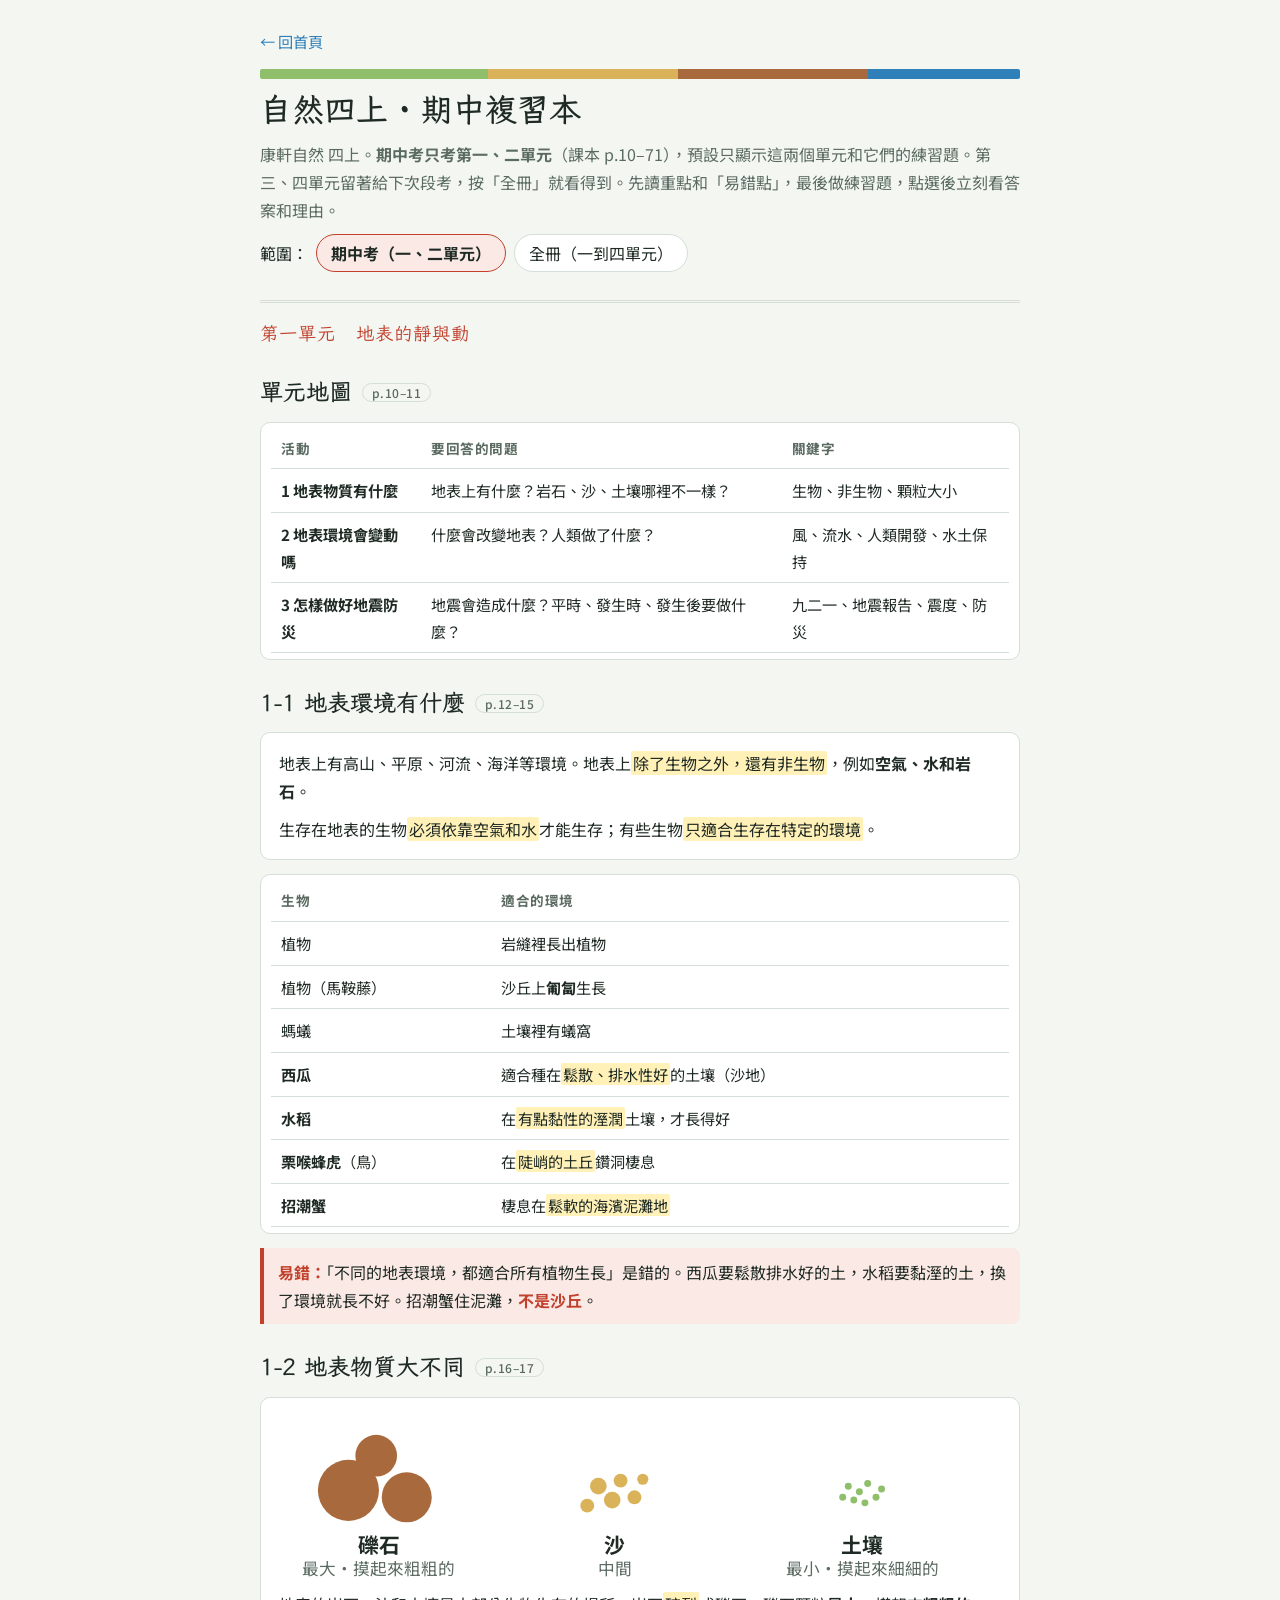
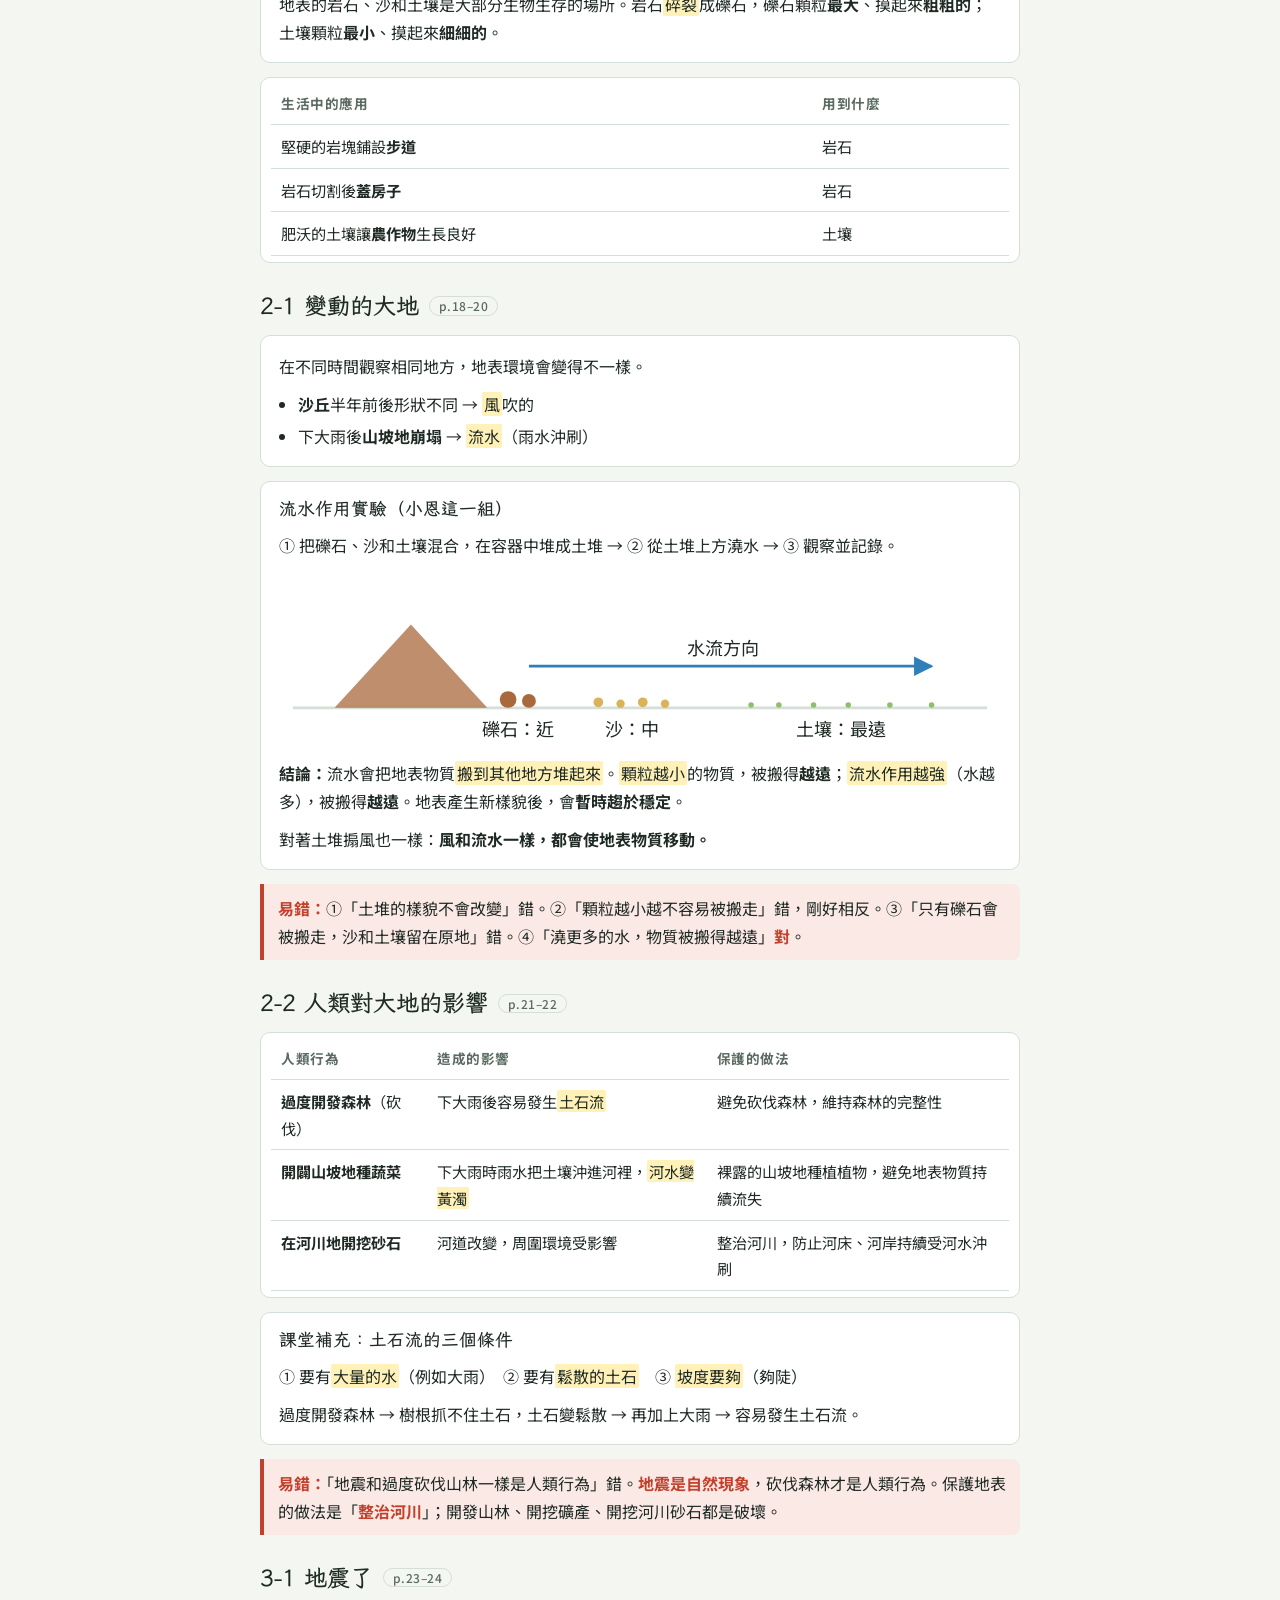
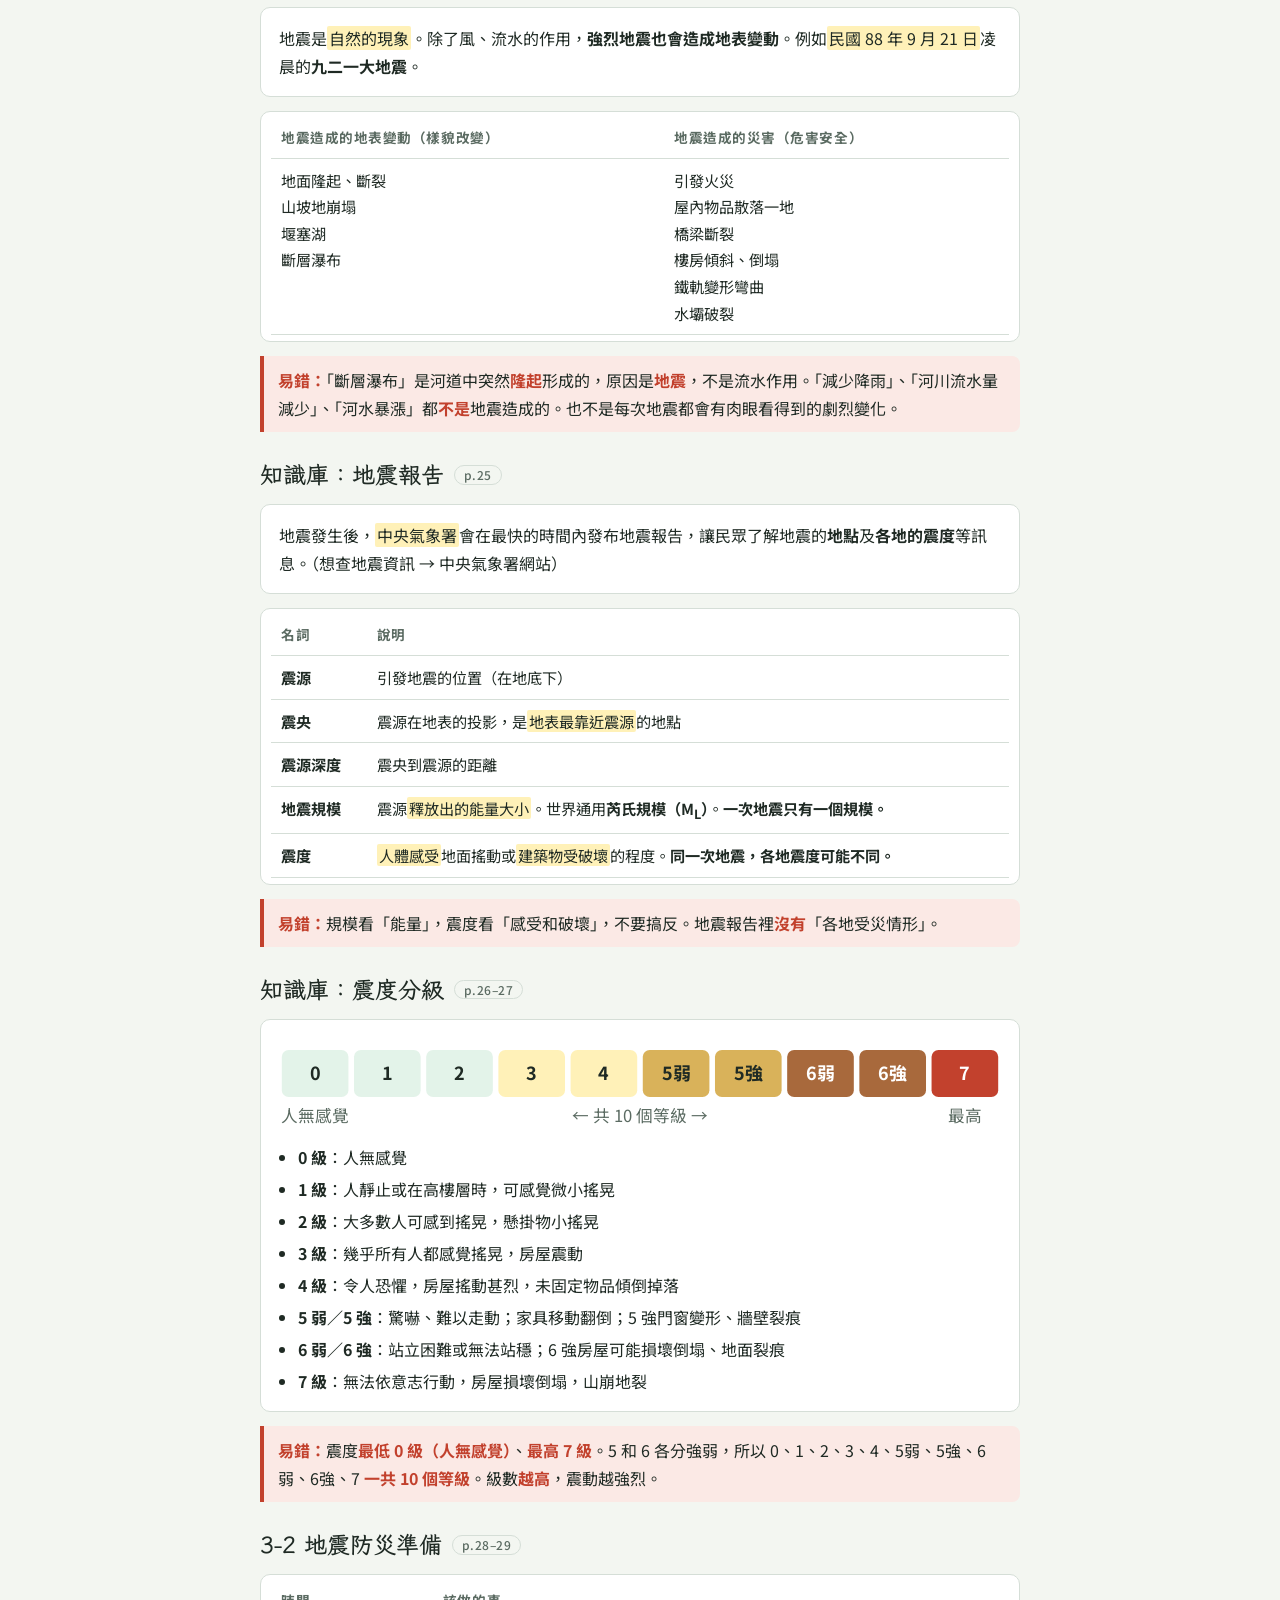
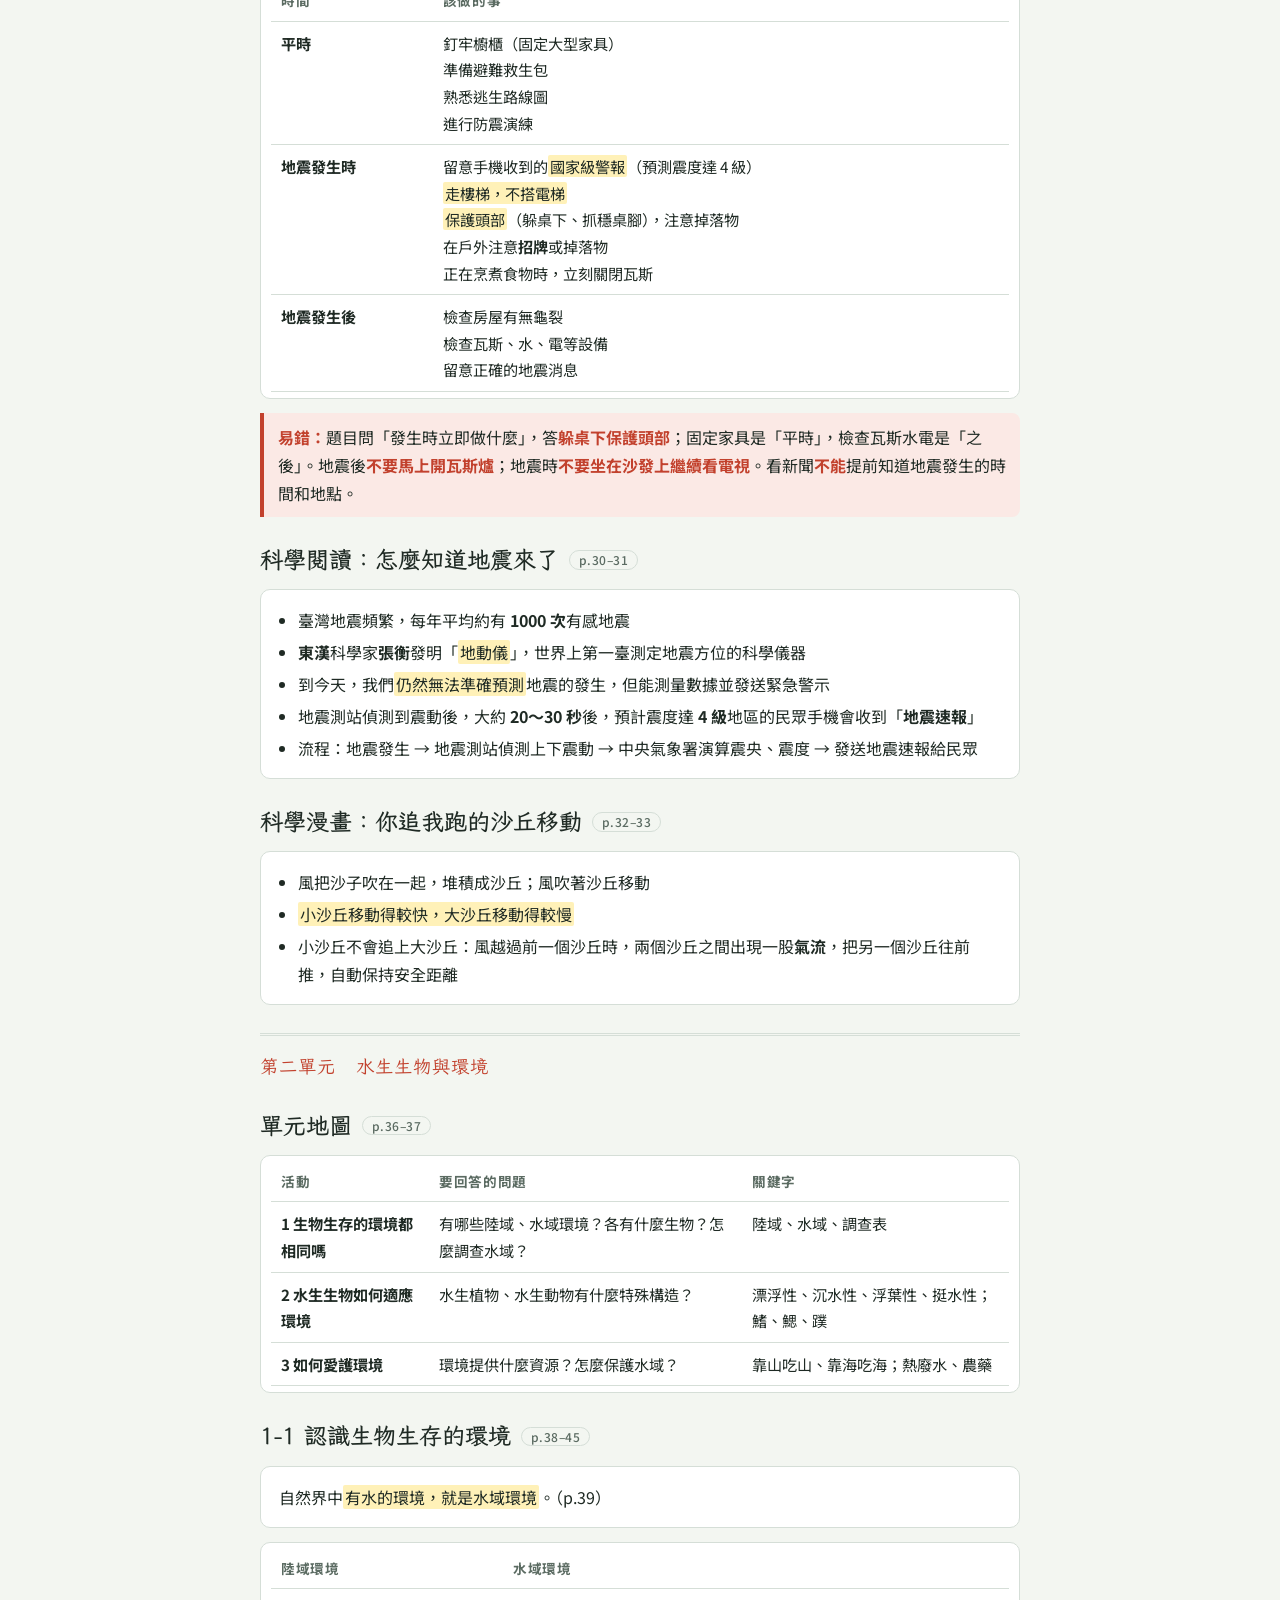
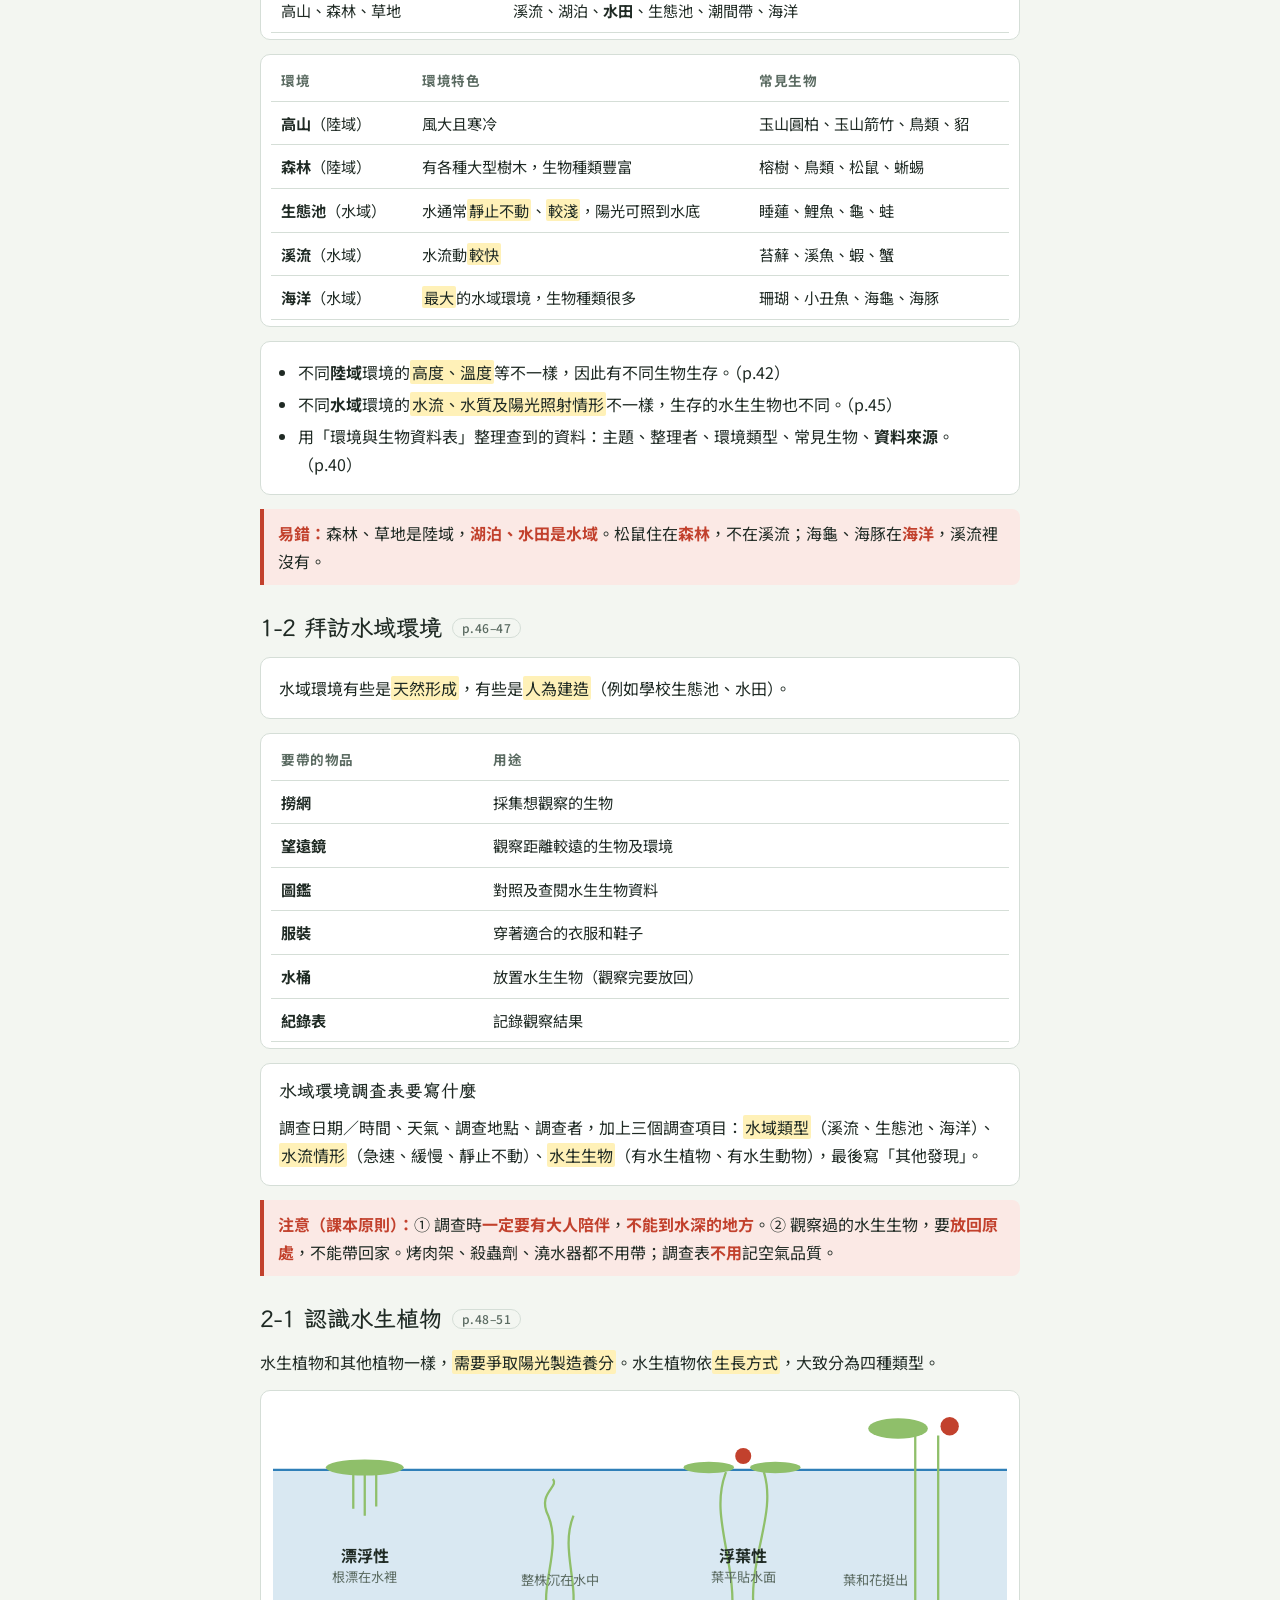
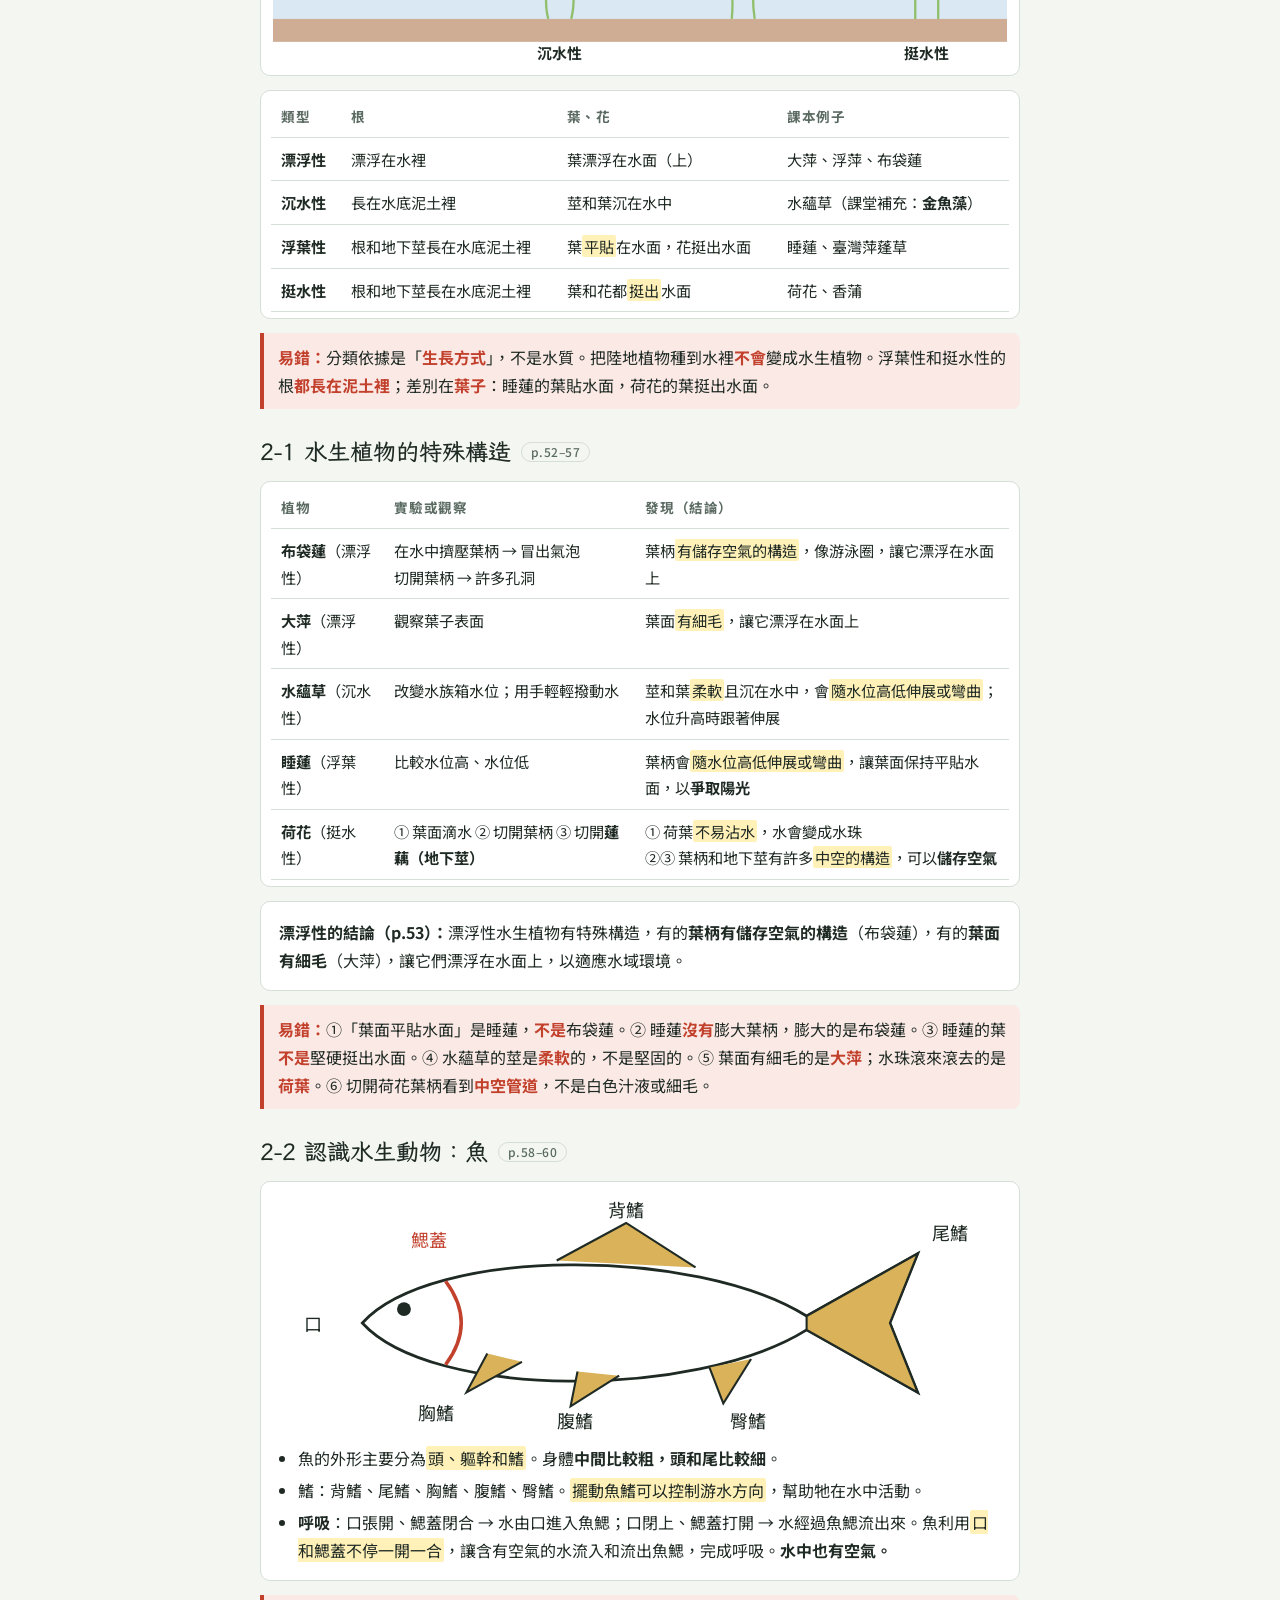
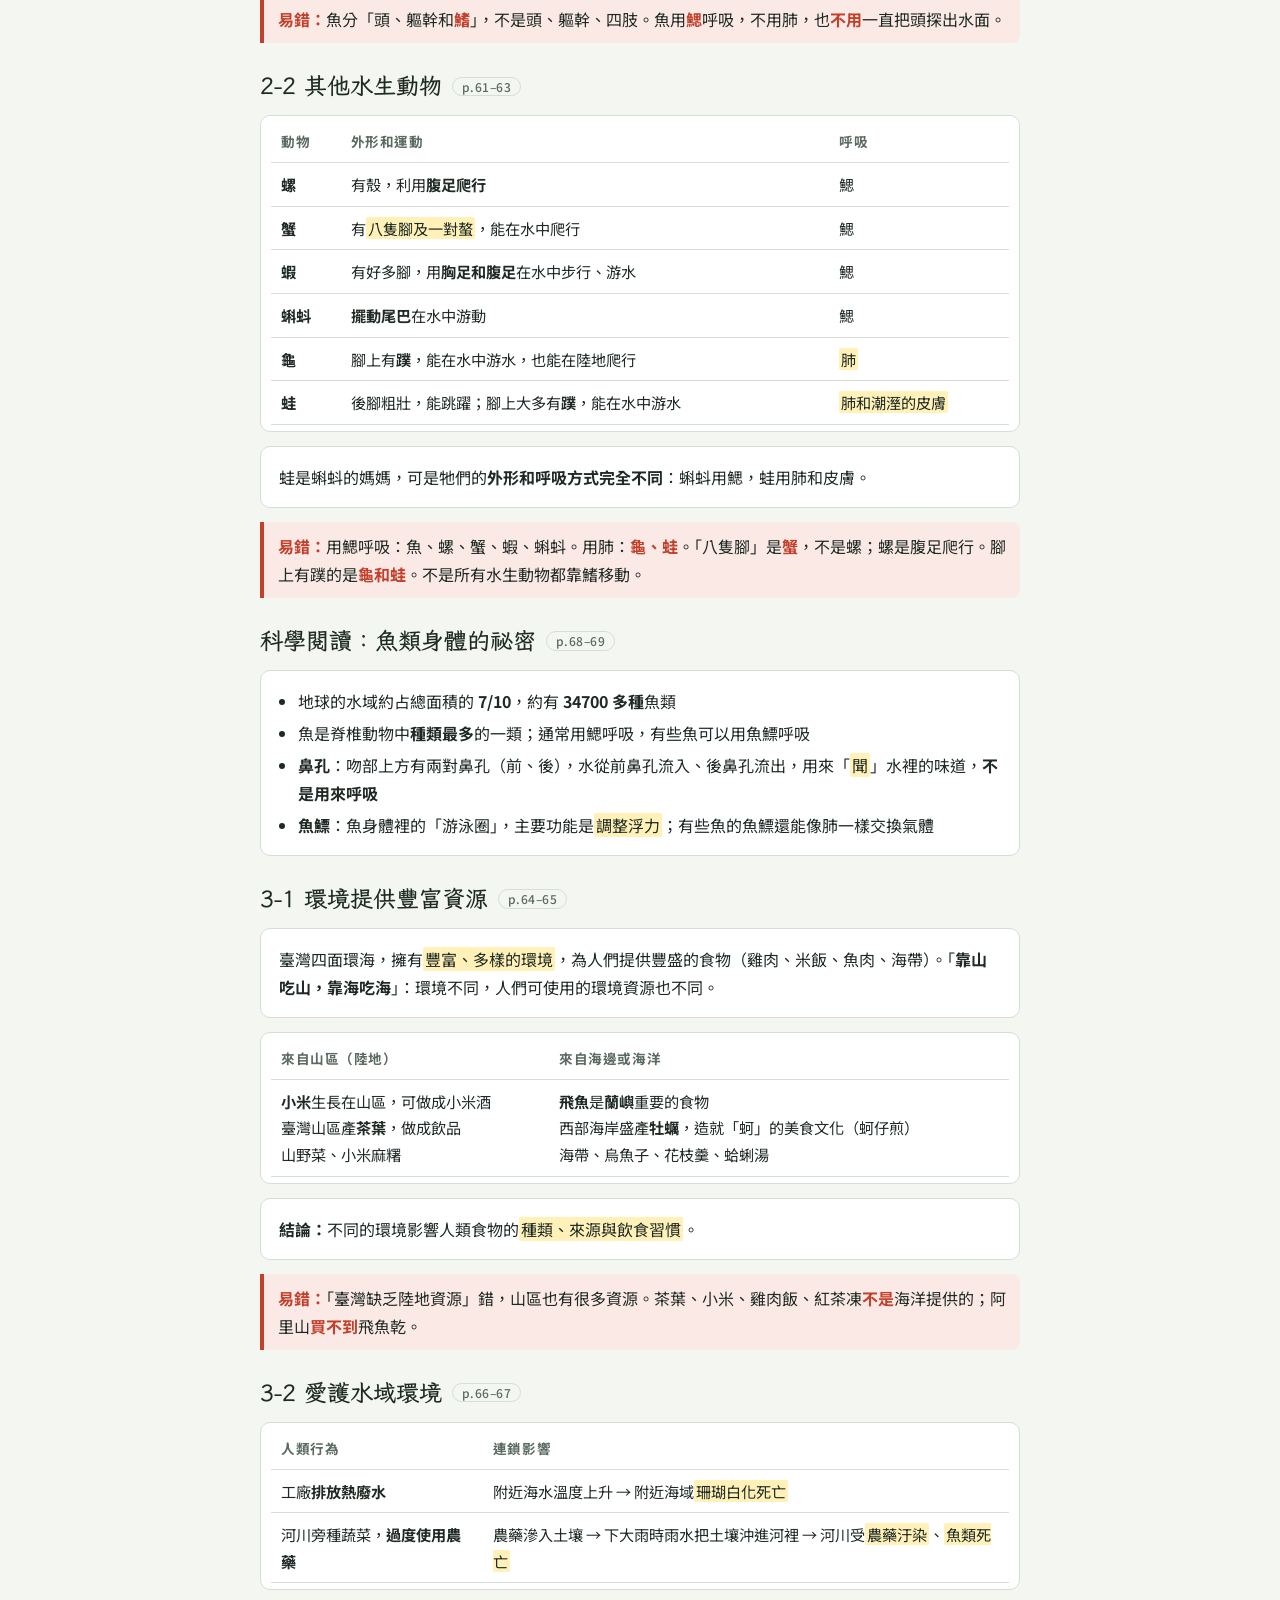
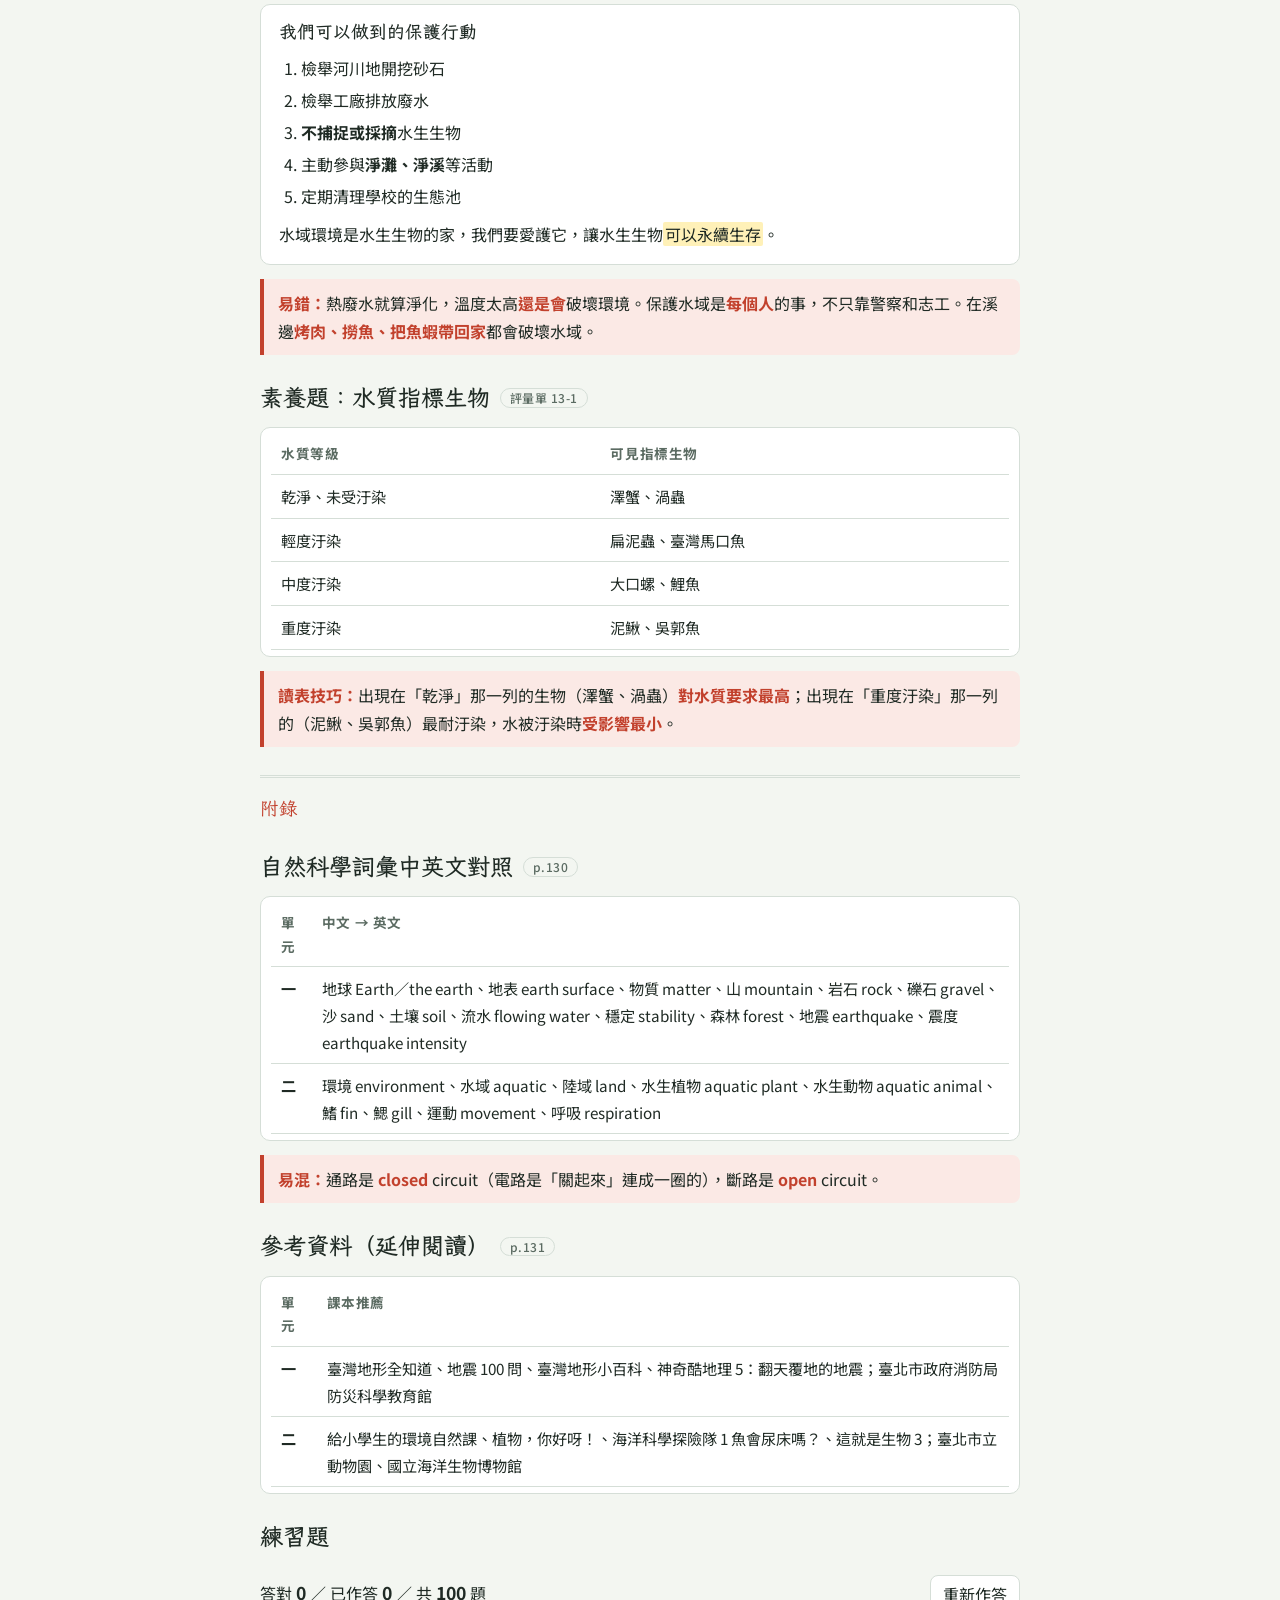
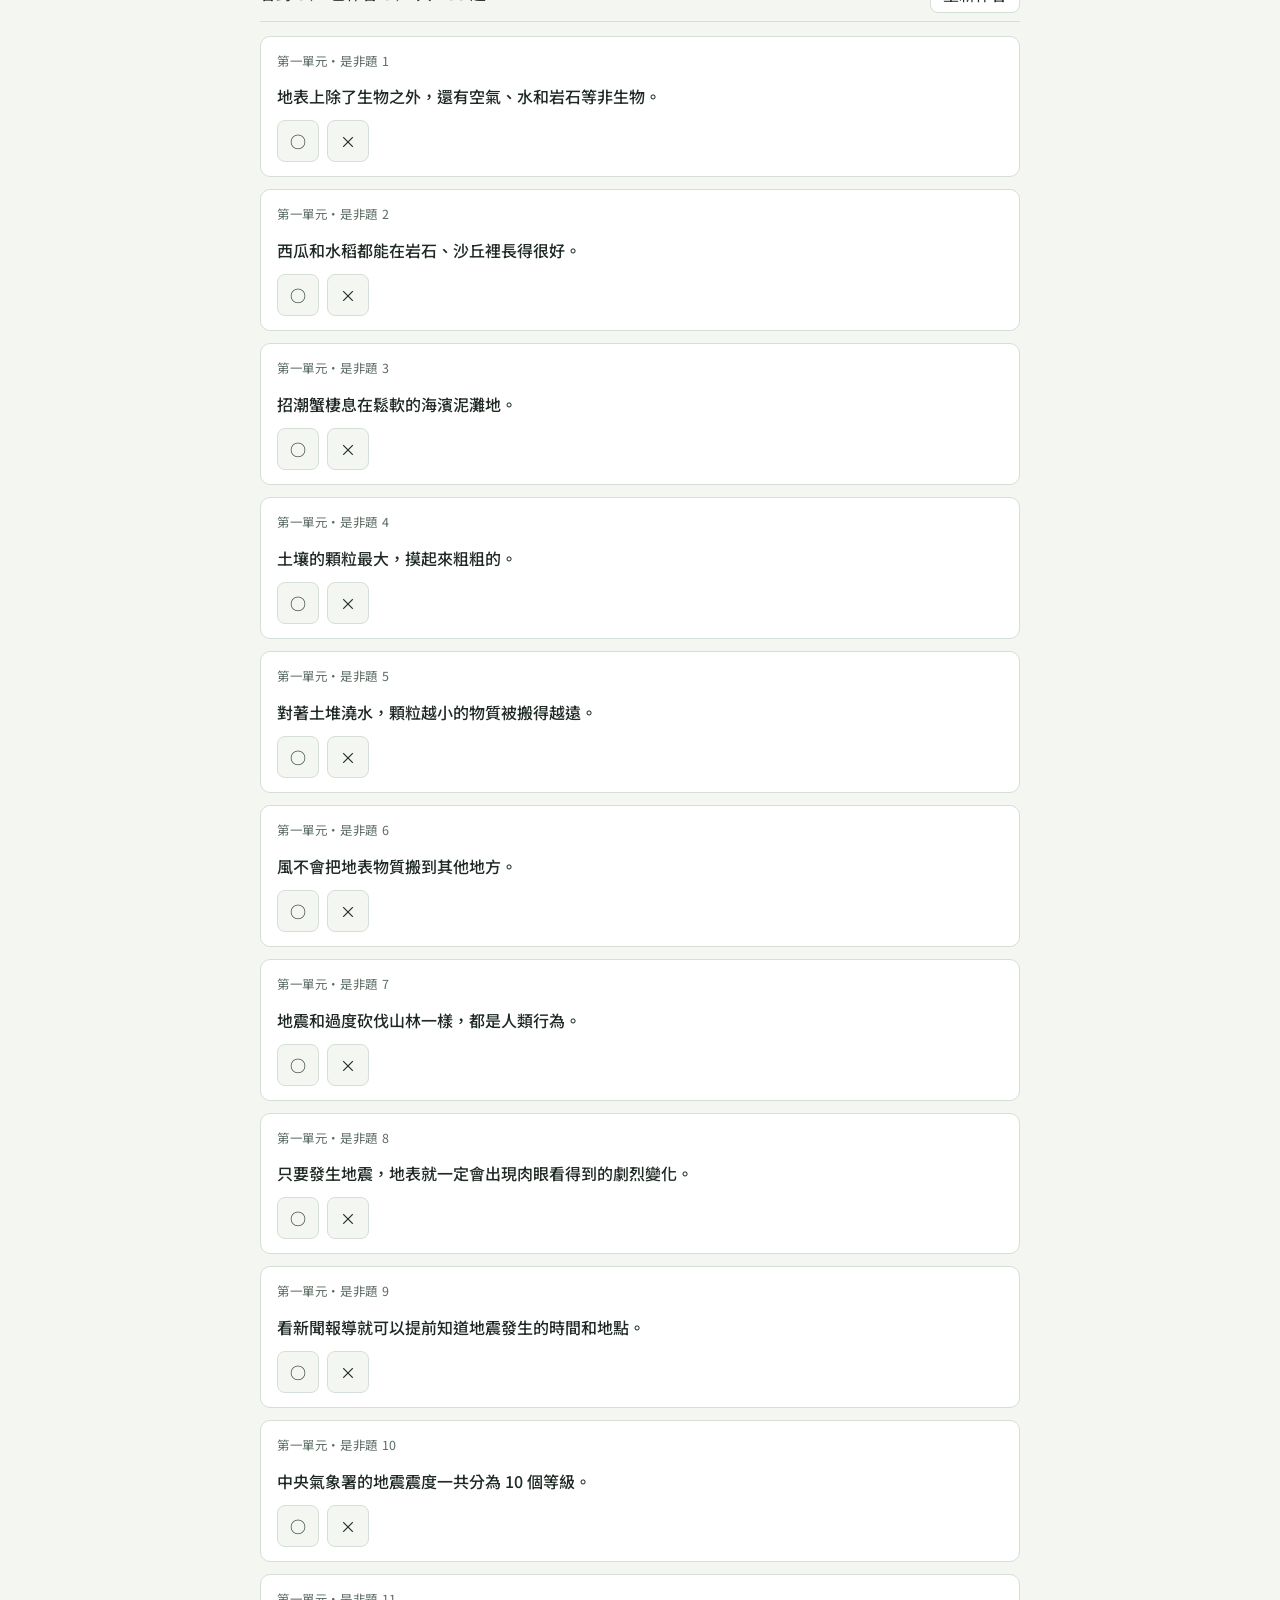
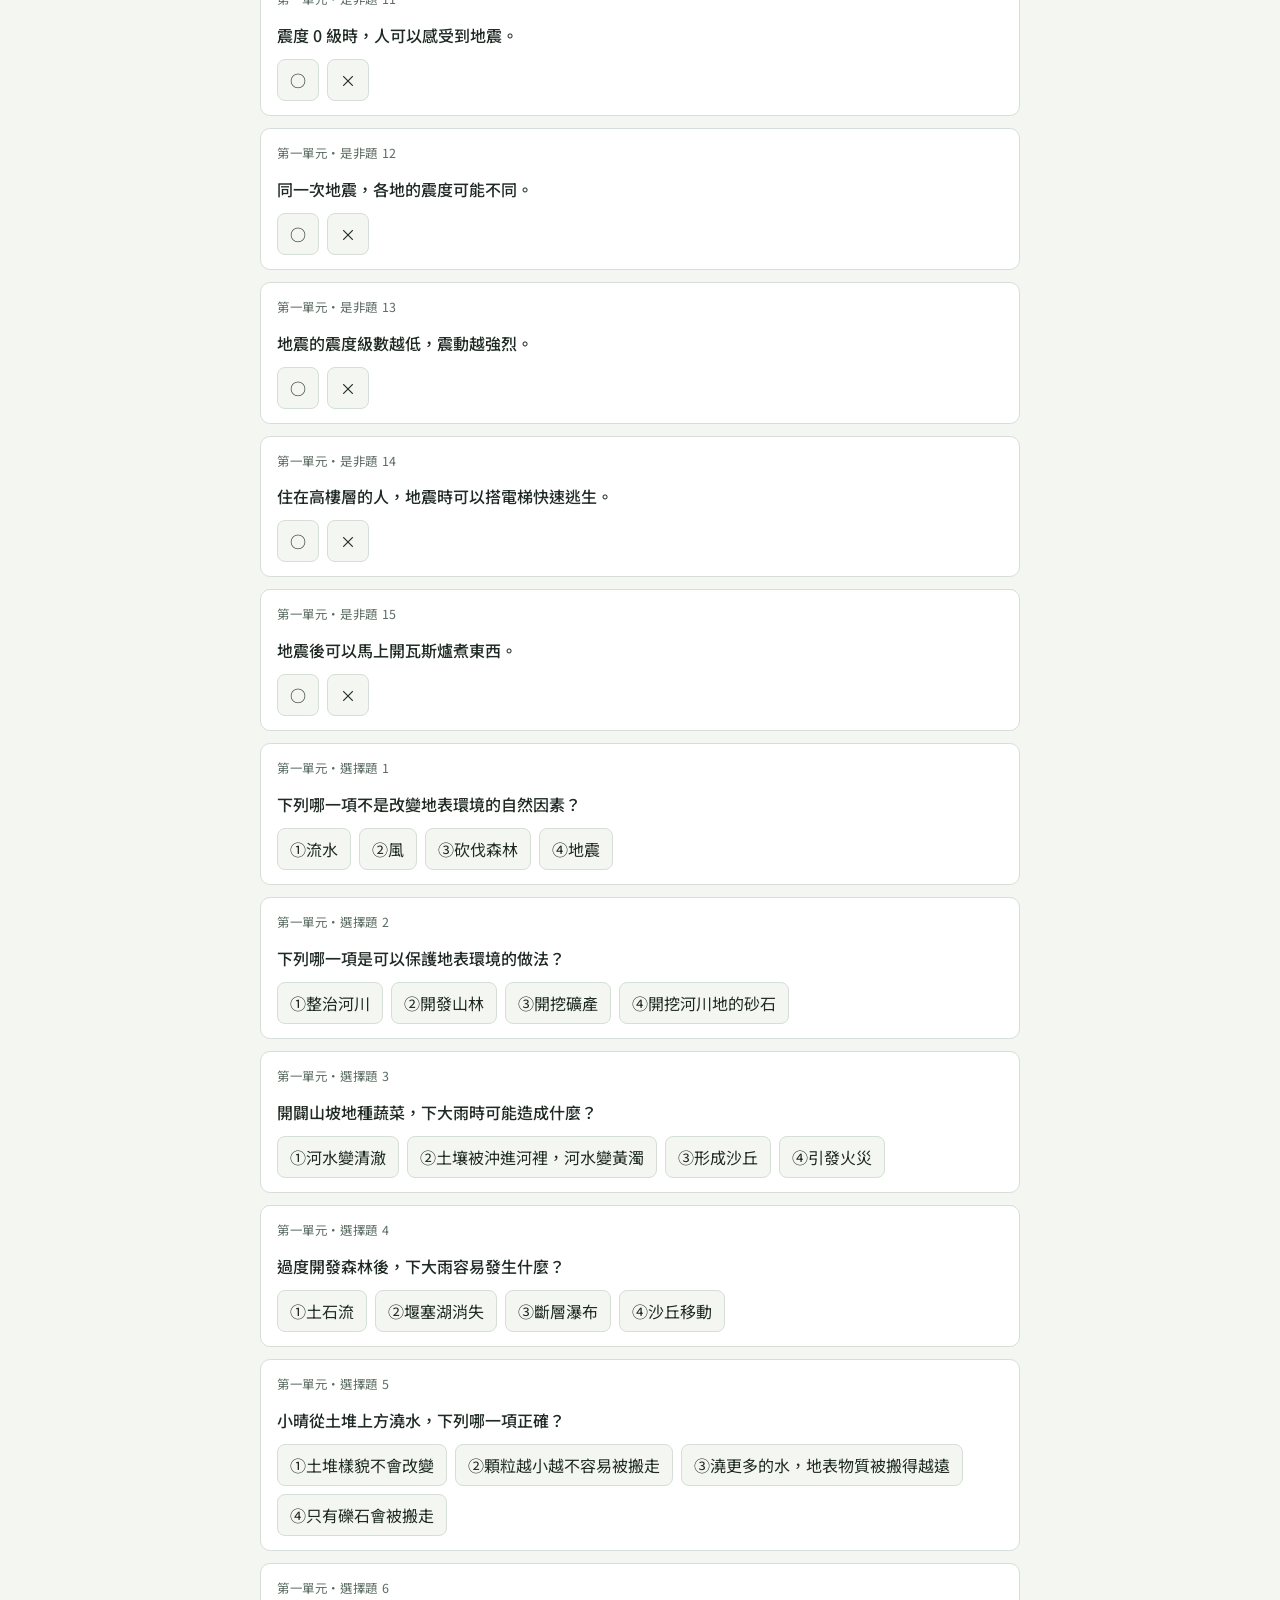
==== science.html @ b73b9730 "四上期中考複習：首頁、自然、社會 Co-Authored-By: Claude Opus 5.5 <noreply@anthropic.com> Claude-Session: https://cla" ====
<!doctype html><html lang="zh-Hant"><head><meta charset="utf-8"><meta name="viewport" content="width=device-width,initial-scale=1,viewport-fit=cover"><style>body{margin:0}</style></head><body>
<title>自然四上期中複習</title>
<meta name="claude:viewport-fit-sides" content="cover">
<link rel="preconnect" href="https://fonts.googleapis.com">
<link rel="stylesheet" href="https://fonts.googleapis.com/css2?family=LXGW+WenKai+TC:wght@400;700&family=Noto+Sans+TC:wght@400;500;700&display=swap">
<style>
/* Layout: 同社會複習本 — 單欄閱讀，色票區塊，最後可點選練習題 */
:root{
  --paper:#f3f6f1; --card:#ffffff; --ink:#1f2a24; --muted:#5b6b62; --line:#d5ded7;
  --plain:#8fbf6a; --hill:#d9b25a; --mount:#a8693c; --water:#2f7fb8; --accent:#c2412d;
  --ok:#2e8b57; --okbg:#e3f3e9; --bad:#c2412d; --badbg:#fbe9e5; --hl:#fff1b8;
  --f-disp:"LXGW WenKai TC","Kaiti TC","BiauKai",serif;
  --f-body:"Noto Sans TC","PingFang TC","Microsoft JhengHei",sans-serif;
  color-scheme:light;
}
@media (prefers-color-scheme:dark){:root:not([data-theme="light"]){
  --paper:#141a17; --card:#1d2420; --ink:#e7eee9; --muted:#9fb0a6; --line:#2f3a34;
  --plain:#7fb05c; --hill:#d0a74e; --mount:#c98a5a; --water:#5aa6dd; --accent:#ef7a63;
  --ok:#5cc18a; --okbg:#1c3327; --bad:#ef7a63; --badbg:#3a221d; --hl:#4a4214; color-scheme:dark}}
:root[data-theme="dark"]{
  --paper:#141a17; --card:#1d2420; --ink:#e7eee9; --muted:#9fb0a6; --line:#2f3a34;
  --plain:#7fb05c; --hill:#d0a74e; --mount:#c98a5a; --water:#5aa6dd; --accent:#ef7a63;
  --ok:#5cc18a; --okbg:#1c3327; --bad:#ef7a63; --badbg:#3a221d; --hl:#4a4214; color-scheme:dark}
body{background:var(--paper);color:var(--ink);font-family:var(--f-body);font-size:16px;line-height:1.75}
.wrap{max-width:760px;margin:0 auto;padding-block:28px 64px;padding-left:max(16px,env(safe-area-inset-left,0px));padding-right:max(16px,env(safe-area-inset-right,0px));display:flex;flex-direction:column;gap:28px}
h1,h2,h3{font-family:var(--f-disp);text-wrap:balance;line-height:1.3;margin:0}
h1{font-size:2rem}
h2{font-size:1.45rem;display:flex;align-items:center;gap:10px}
h2 .pg{font-family:var(--f-body);font-size:.75rem;font-weight:500;color:var(--muted);border:1px solid var(--line);border-radius:99px;padding:1px 9px;letter-spacing:.04em}
h3{font-size:1.1rem}
.unit{font-family:var(--f-disp);font-size:1.15rem;color:var(--accent);border-top:3px double var(--line);padding-top:14px;letter-spacing:.06em}
p{margin:0}
.lede{color:var(--muted)}
.contour{height:10px;background:linear-gradient(90deg,var(--plain) 0 30%,var(--hill) 30% 55%,var(--mount) 55% 80%,var(--water) 80%);border-radius:2px}
section{display:flex;flex-direction:column;gap:14px}
.box{background:var(--card);border:1px solid var(--line);border-radius:10px;padding:16px 18px;display:flex;flex-direction:column;gap:10px}
ul{margin:0;padding-left:1.2em}
li+li{margin-top:4px}
mark{background:var(--hl);color:inherit;padding:0 2px;border-radius:2px}
.trap{border-left:4px solid var(--accent);background:var(--badbg);border-radius:0 8px 8px 0;padding:10px 14px}
.trap b{color:var(--accent)}
.tbl{overflow-x:auto}
table{border-collapse:collapse;width:100%;min-width:480px;font-size:.95rem}
th,td{border-bottom:1px solid var(--line);padding:8px 10px;text-align:left;vertical-align:top}
th{font-weight:700;color:var(--muted);font-size:.85rem;letter-spacing:.04em}
td.num{font-variant-numeric:tabular-nums;white-space:nowrap}
.sw{display:inline-block;width:12px;height:12px;border-radius:3px;margin-right:6px;vertical-align:-1px}
/* 階層圖 */
.tree{overflow-x:auto}
.tree svg{min-width:640px;width:100%;height:auto;display:block}
.tree text{font-family:var(--f-body);fill:var(--ink)}
/* terrain ladder */
.ladder svg{width:100%;height:auto;display:block}
.ladder text{font-family:var(--f-body);fill:var(--ink)}
/* quiz */
.score{position:sticky;top:env(safe-area-inset-top,0px);z-index:5;background:var(--paper);padding-block:8px;display:flex;justify-content:space-between;align-items:center;gap:12px;border-bottom:1px solid var(--line)}
.score b{font-variant-numeric:tabular-nums;font-size:1.1rem}
button{font:inherit;color:inherit}
.reset{border:1px solid var(--line);background:var(--card);border-radius:8px;padding:4px 12px;cursor:pointer}
.q{background:var(--card);border:1px solid var(--line);border-radius:10px;padding:14px 16px;display:flex;flex-direction:column;gap:10px}
.q .tag{font-size:.78rem;color:var(--muted);letter-spacing:.05em}
.q .stem{font-weight:500}
.opts{display:flex;flex-wrap:wrap;gap:8px}
.opt{border:1.5px solid var(--line);background:var(--paper);border-radius:8px;padding:6px 12px;cursor:pointer;text-align:left;min-height:40px}
.opt:hover{border-color:var(--water)}
.opt:focus-visible,.reset:focus-visible{outline:3px solid var(--water);outline-offset:2px}
.opt.right{border-color:var(--ok);background:var(--okbg)}
.opt.wrong{border-color:var(--bad);background:var(--badbg);text-decoration:line-through}
.opt:disabled{cursor:default}
.why{font-size:.93rem;border-radius:8px;padding:8px 12px;background:var(--okbg)}
.why.no{background:var(--badbg)}
.scope{display:flex;flex-wrap:wrap;gap:8px;align-items:center}
.scope button{border:1.5px solid var(--line);background:var(--card);border-radius:99px;padding:4px 14px;cursor:pointer;min-height:36px}
.scope button[aria-pressed="true"]{border-color:var(--accent);background:var(--badbg);font-weight:700}
.later{display:flex;flex-direction:column;gap:28px}
body.s12 .later{display:none}
footer{color:var(--muted);font-size:.85rem}
@media (prefers-reduced-motion:no-preference){.why{animation:in .25s ease-out}@keyframes in{from{transform:translateY(-4px)}}}
</style>
<div class="wrap">
<header style="display:flex;flex-direction:column;gap:10px">
  <a href="./" style="display:inline-block;font-size:.95rem;color:var(--water);text-decoration:none;margin-bottom:4px">← 回首頁</a>

  <div class="contour" aria-hidden="true"></div>
  <h1>自然四上 · 期中複習本</h1>
  <p class="lede">康軒自然 四上。<b>期中考只考第一、二單元</b>（課本 p.10–71），預設只顯示這兩個單元和它們的練習題。第三、四單元留著給下次段考，按「全冊」就看得到。先讀重點和「易錯點」，最後做練習題，點選後立刻看答案和理由。</p>
  <div class="scope" role="group" aria-label="範圍"><span>範圍：</span><button type="button" data-s="12" aria-pressed="true">期中考（一、二單元）</button><button type="button" data-s="all" aria-pressed="false">全冊（一到四單元）</button></div>
</header>

<div class="unit">第一單元　地表的靜與動</div>

<section>
  <h2>單元地圖 <span class="pg">p.10–11</span></h2>
  <div class="tbl box" style="padding:6px 10px"><table>
    <tr><th>活動</th><th>要回答的問題</th><th>關鍵字</th></tr>
    <tr><td><b>1 地表物質有什麼</b></td><td>地表上有什麼？岩石、沙、土壤哪裡不一樣？</td><td>生物、非生物、顆粒大小</td></tr>
    <tr><td><b>2 地表環境會變動嗎</b></td><td>什麼會改變地表？人類做了什麼？</td><td>風、流水、人類開發、水土保持</td></tr>
    <tr><td><b>3 怎樣做好地震防災</b></td><td>地震會造成什麼？平時、發生時、發生後要做什麼？</td><td>九二一、地震報告、震度、防災</td></tr>
  </table></div>
</section>

<section>
  <h2>1-1 地表環境有什麼 <span class="pg">p.12–15</span></h2>
  <div class="box">
    <p>地表上有高山、平原、河流、海洋等環境。地表上<mark>除了生物之外，還有非生物</mark>，例如<b>空氣、水和岩石</b>。</p>
    <p>生存在地表的生物<mark>必須依靠空氣和水</mark>才能生存；有些生物<mark>只適合生存在特定的環境</mark>。</p>
  </div>
  <div class="tbl box" style="padding:6px 10px"><table>
    <tr><th>生物</th><th>適合的環境</th></tr>
    <tr><td>植物</td><td>岩縫裡長出植物</td></tr>
    <tr><td>植物（馬鞍藤）</td><td>沙丘上<b>匍匐</b>生長</td></tr>
    <tr><td>螞蟻</td><td>土壤裡有蟻窩</td></tr>
    <tr><td><b>西瓜</b></td><td>適合種在<mark>鬆散、排水性好</mark>的土壤（沙地）</td></tr>
    <tr><td><b>水稻</b></td><td>在<mark>有點黏性的溼潤</mark>土壤，才長得好</td></tr>
    <tr><td><b>栗喉蜂虎</b>（鳥）</td><td>在<mark>陡峭的土丘</mark>鑽洞棲息</td></tr>
    <tr><td><b>招潮蟹</b></td><td>棲息在<mark>鬆軟的海濱泥灘地</mark></td></tr>
  </table></div>
  <div class="trap"><b>易錯：</b>「不同的地表環境，都適合所有植物生長」是錯的。西瓜要鬆散排水好的土，水稻要黏溼的土，換了環境就長不好。招潮蟹住泥灘，<b>不是沙丘</b>。</div>
</section>

<section>
  <h2>1-2 地表物質大不同 <span class="pg">p.16–17</span></h2>
  <div class="box">
    <svg viewBox="0 0 520 120" role="img" aria-label="礫石、沙、土壤顆粒由大到小" style="width:100%;height:auto;display:block">
      <g style="fill:var(--mount)"><circle cx="50" cy="55" r="22"/><circle cx="92" cy="60" r="18"/><circle cx="70" cy="30" r="15"/></g>
      <g style="fill:var(--hill)"><circle cx="230" cy="52" r="6"/><circle cx="246" cy="48" r="5"/><circle cx="240" cy="62" r="6"/><circle cx="256" cy="60" r="5"/><circle cx="222" cy="66" r="5"/><circle cx="262" cy="47" r="4"/></g>
      <g style="fill:var(--plain)"><circle cx="410" cy="52" r="2.5"/><circle cx="418" cy="56" r="2.5"/><circle cx="424" cy="50" r="2.5"/><circle cx="414" cy="62" r="2.5"/><circle cx="430" cy="60" r="2.5"/><circle cx="406" cy="60" r="2.5"/><circle cx="422" cy="64" r="2.5"/><circle cx="434" cy="54" r="2.5"/></g>
      <g font-size="15" font-weight="700" text-anchor="middle" style="fill:var(--ink);font-family:var(--f-body)"><text x="72" y="100">礫石</text><text x="242" y="100">沙</text><text x="420" y="100">土壤</text></g>
      <g font-size="12" text-anchor="middle" style="fill:var(--muted);font-family:var(--f-body)"><text x="72" y="116">最大・摸起來粗粗的</text><text x="242" y="116">中間</text><text x="420" y="116">最小・摸起來細細的</text></g>
    </svg>
    <p>地表的岩石、沙和土壤是大部分生物生存的場所。岩石<mark>碎裂</mark>成礫石，礫石顆粒<b>最大</b>、摸起來<b>粗粗的</b>；土壤顆粒<b>最小</b>、摸起來<b>細細的</b>。</p>
  </div>
  <div class="tbl box" style="padding:6px 10px"><table>
    <tr><th>生活中的應用</th><th>用到什麼</th></tr>
    <tr><td>堅硬的岩塊鋪設<b>步道</b></td><td>岩石</td></tr>
    <tr><td>岩石切割後<b>蓋房子</b></td><td>岩石</td></tr>
    <tr><td>肥沃的土壤讓<b>農作物</b>生長良好</td><td>土壤</td></tr>
  </table></div>
</section>

<section>
  <h2>2-1 變動的大地 <span class="pg">p.18–20</span></h2>
  <div class="box">
    <p>在不同時間觀察相同地方，地表環境會變得不一樣。</p>
    <ul>
      <li><b>沙丘</b>半年前後形狀不同 → <mark>風</mark>吹的</li>
      <li>下大雨後<b>山坡地崩塌</b> → <mark>流水</mark>（雨水沖刷）</li>
    </ul>
  </div>
  <div class="box">
    <h3>流水作用實驗（小恩這一組）</h3>
    <p>① 把礫石、沙和土壤混合，在容器中堆成土堆 → ② 從土堆上方澆水 → ③ 觀察並記錄。</p>
    <svg viewBox="0 0 520 130" role="img" aria-label="澆水後顆粒越小被搬得越遠" style="width:100%;height:auto;display:block">
      <line x1="10" y1="100" x2="510" y2="100" stroke="var(--line)" stroke-width="2"/>
      <path d="M40 100 L95 40 L150 100 Z" style="fill:var(--mount)" opacity=".75"/>
      <g style="fill:var(--mount)"><circle cx="165" cy="94" r="6"/><circle cx="180" cy="95" r="5"/></g>
      <g style="fill:var(--hill)"><circle cx="230" cy="96" r="3.5"/><circle cx="246" cy="97" r="3"/><circle cx="262" cy="96" r="3.5"/><circle cx="278" cy="97" r="3"/></g>
      <g style="fill:var(--plain)"><circle cx="340" cy="98" r="2"/><circle cx="360" cy="98" r="2"/><circle cx="385" cy="98" r="2"/><circle cx="410" cy="98" r="2"/><circle cx="440" cy="98" r="2"/><circle cx="470" cy="98" r="2"/></g>
      <path d="M180 70 H470" stroke="var(--water)" stroke-width="2" marker-end="url(#ar)"/>
      <defs><marker id="ar" viewBox="0 0 10 10" refX="9" refY="5" markerWidth="7" markerHeight="7" orient="auto"><path d="M0 0 L10 5 L0 10 Z" style="fill:var(--water)"/></marker></defs>
      <g font-size="13" text-anchor="middle" style="fill:var(--ink);font-family:var(--f-body)"><text x="320" y="62">水流方向</text><text x="172" y="120">礫石：近</text><text x="254" y="120">沙：中</text><text x="405" y="120">土壤：最遠</text></g>
    </svg>
    <p><b>結論：</b>流水會把地表物質<mark>搬到其他地方堆起來</mark>。<mark>顆粒越小</mark>的物質，被搬得<b>越遠</b>；<mark>流水作用越強</mark>（水越多），被搬得<b>越遠</b>。地表產生新樣貌後，會<b>暫時趨於穩定</b>。</p>
    <p>對著土堆搧風也一樣：<b>風和流水一樣，都會使地表物質移動。</b></p>
  </div>
  <div class="trap"><b>易錯：</b>①「土堆的樣貌不會改變」錯。②「顆粒越小越不容易被搬走」錯，剛好相反。③「只有礫石會被搬走，沙和土壤留在原地」錯。④「澆更多的水，物質被搬得越遠」<b>對</b>。</div>
</section>

<section>
  <h2>2-2 人類對大地的影響 <span class="pg">p.21–22</span></h2>
  <div class="tbl box" style="padding:6px 10px"><table>
    <tr><th>人類行為</th><th>造成的影響</th><th>保護的做法</th></tr>
    <tr><td><b>過度開發森林</b>（砍伐）</td><td>下大雨後容易發生<mark>土石流</mark></td><td>避免砍伐森林，維持森林的完整性</td></tr>
    <tr><td><b>開闢山坡地種蔬菜</b></td><td>下大雨時雨水把土壤沖進河裡，<mark>河水變黃濁</mark></td><td>裸露的山坡地種植植物，避免地表物質持續流失</td></tr>
    <tr><td><b>在河川地開挖砂石</b></td><td>河道改變，周圍環境受影響</td><td>整治河川，防止河床、河岸持續受河水沖刷</td></tr>
  </table></div>
  <div class="box">
    <h3>課堂補充：土石流的三個條件</h3>
    <p>① 要有<mark>大量的水</mark>（例如大雨）　② 要有<mark>鬆散的土石</mark>　③ <mark>坡度要夠</mark>（夠陡）</p>
    <p>過度開發森林 → 樹根抓不住土石，土石變鬆散 → 再加上大雨 → 容易發生土石流。</p>
  </div>
  <div class="trap"><b>易錯：</b>「地震和過度砍伐山林一樣是人類行為」錯。<b>地震是自然現象</b>，砍伐森林才是人類行為。保護地表的做法是「<b>整治河川</b>」；開發山林、開挖礦產、開挖河川砂石都是破壞。</div>
</section>

<section>
  <h2>3-1 地震了 <span class="pg">p.23–24</span></h2>
  <div class="box">
    <p>地震是<mark>自然的現象</mark>。除了風、流水的作用，<b>強烈地震也會造成地表變動</b>。例如<mark>民國 88 年 9 月 21 日</mark>凌晨的<b>九二一大地震</b>。</p>
  </div>
  <div class="tbl box" style="padding:6px 10px"><table>
    <tr><th>地震造成的<b>地表變動</b>（樣貌改變）</th><th>地震造成的<b>災害</b>（危害安全）</th></tr>
    <tr><td>地面隆起、斷裂<br>山坡地崩塌<br>堰塞湖<br>斷層瀑布</td><td>引發火災<br>屋內物品散落一地<br>橋梁斷裂<br>樓房傾斜、倒塌<br>鐵軌變形彎曲<br>水壩破裂</td></tr>
  </table></div>
  <div class="trap"><b>易錯：</b>「斷層瀑布」是河道中突然<b>隆起</b>形成的，原因是<b>地震</b>，不是流水作用。「減少降雨」、「河川流水量減少」、「河水暴漲」都<b>不是</b>地震造成的。也不是每次地震都會有肉眼看得到的劇烈變化。</div>
</section>

<section>
  <h2>知識庫：地震報告 <span class="pg">p.25</span></h2>
  <div class="box"><p>地震發生後，<mark>中央氣象署</mark>會在最快的時間內發布地震報告，讓民眾了解地震的<b>地點</b>及<b>各地的震度</b>等訊息。（想查地震資訊 → 中央氣象署網站）</p></div>
  <div class="tbl box" style="padding:6px 10px"><table>
    <tr><th>名詞</th><th>說明</th></tr>
    <tr><td><b>震源</b></td><td>引發地震的位置（在地底下）</td></tr>
    <tr><td><b>震央</b></td><td>震源在地表的投影，是<mark>地表最靠近震源</mark>的地點</td></tr>
    <tr><td><b>震源深度</b></td><td>震央到震源的距離</td></tr>
    <tr><td><b>地震規模</b></td><td>震源<mark>釋放出的能量大小</mark>。世界通用<b>芮氏規模（M<sub>L</sub>）</b>。<b>一次地震只有一個規模。</b></td></tr>
    <tr><td><b>震度</b></td><td><mark>人體感受</mark>地面搖動或<mark>建築物受破壞</mark>的程度。<b>同一次地震，各地震度可能不同。</b></td></tr>
  </table></div>
  <div class="trap"><b>易錯：</b>規模看「能量」，震度看「感受和破壞」，不要搞反。地震報告裡<b>沒有</b>「各地受災情形」。</div>
</section>

<section>
  <h2>知識庫：震度分級 <span class="pg">p.26–27</span></h2>
  <div class="box">
    <svg viewBox="0 0 520 70" role="img" aria-label="震度十個等級" style="width:100%;height:auto;display:block">
      <g font-size="13" font-weight="700" text-anchor="middle" style="font-family:var(--f-body)">
        <rect x="2" y="10" width="48" height="34" rx="5" style="fill:var(--okbg)"/><text x="26" y="32" style="fill:var(--ink)">0</text>
        <rect x="54" y="10" width="48" height="34" rx="5" style="fill:var(--okbg)"/><text x="78" y="32" style="fill:var(--ink)">1</text>
        <rect x="106" y="10" width="48" height="34" rx="5" style="fill:var(--okbg)"/><text x="130" y="32" style="fill:var(--ink)">2</text>
        <rect x="158" y="10" width="48" height="34" rx="5" style="fill:var(--hl)"/><text x="182" y="32" style="fill:var(--ink)">3</text>
        <rect x="210" y="10" width="48" height="34" rx="5" style="fill:var(--hl)"/><text x="234" y="32" style="fill:var(--ink)">4</text>
        <rect x="262" y="10" width="48" height="34" rx="5" style="fill:var(--hill)"/><text x="286" y="32" style="fill:#1f2a24">5弱</text>
        <rect x="314" y="10" width="48" height="34" rx="5" style="fill:var(--hill)"/><text x="338" y="32" style="fill:#1f2a24">5強</text>
        <rect x="366" y="10" width="48" height="34" rx="5" style="fill:var(--mount)"/><text x="390" y="32" style="fill:#fff">6弱</text>
        <rect x="418" y="10" width="48" height="34" rx="5" style="fill:var(--mount)"/><text x="442" y="32" style="fill:#fff">6強</text>
        <rect x="470" y="10" width="48" height="34" rx="5" style="fill:var(--accent)"/><text x="494" y="32" style="fill:#fff">7</text>
      </g>
      <g font-size="12" text-anchor="middle" style="fill:var(--muted);font-family:var(--f-body)"><text x="26" y="62">人無感覺</text><text x="260" y="62">← 共 10 個等級 →</text><text x="494" y="62">最高</text></g>
    </svg>
    <ul>
      <li><b>0 級</b>：人無感覺</li>
      <li><b>1 級</b>：人靜止或在高樓層時，可感覺微小搖晃</li>
      <li><b>2 級</b>：大多數人可感到搖晃，懸掛物小搖晃</li>
      <li><b>3 級</b>：幾乎所有人都感覺搖晃，房屋震動</li>
      <li><b>4 級</b>：令人恐懼，房屋搖動甚烈，未固定物品傾倒掉落</li>
      <li><b>5 弱／5 強</b>：驚嚇、難以走動；家具移動翻倒；5 強門窗變形、牆壁裂痕</li>
      <li><b>6 弱／6 強</b>：站立困難或無法站穩；6 強房屋可能損壞倒塌、地面裂痕</li>
      <li><b>7 級</b>：無法依意志行動，房屋損壞倒塌，山崩地裂</li>
    </ul>
  </div>
  <div class="trap"><b>易錯：</b>震度<b>最低 0 級（人無感覺）</b>、<b>最高 7 級</b>。5 和 6 各分強弱，所以 0、1、2、3、4、5弱、5強、6弱、6強、7 <b>一共 10 個等級</b>。級數<b>越高</b>，震動越強烈。</div>
</section>

<section>
  <h2>3-2 地震防災準備 <span class="pg">p.28–29</span></h2>
  <div class="tbl box" style="padding:6px 10px"><table>
    <tr><th>時間</th><th>該做的事</th></tr>
    <tr><td><b>平時</b></td><td>釘牢櫥櫃（固定大型家具）<br>準備避難救生包<br>熟悉逃生路線圖<br>進行防震演練</td></tr>
    <tr><td><b>地震發生時</b></td><td>留意手機收到的<mark>國家級警報</mark>（預測震度達 4 級）<br><mark>走樓梯，不搭電梯</mark><br><mark>保護頭部</mark>（躲桌下、抓穩桌腳），注意掉落物<br>在戶外注意<b>招牌</b>或掉落物<br>正在烹煮食物時，立刻關閉瓦斯</td></tr>
    <tr><td><b>地震發生後</b></td><td>檢查房屋有無龜裂<br>檢查瓦斯、水、電等設備<br>留意正確的地震消息</td></tr>
  </table></div>
  <div class="trap"><b>易錯：</b>題目問「發生時立即做什麼」，答<b>躲桌下保護頭部</b>；固定家具是「平時」，檢查瓦斯水電是「之後」。地震後<b>不要馬上開瓦斯爐</b>；地震時<b>不要坐在沙發上繼續看電視</b>。看新聞<b>不能</b>提前知道地震發生的時間和地點。</div>
</section>

<section>
  <h2>科學閱讀：怎麼知道地震來了 <span class="pg">p.30–31</span></h2>
  <div class="box">
    <ul>
      <li>臺灣地震頻繁，每年平均約有 <b>1000 次</b>有感地震</li>
      <li><b>東漢</b>科學家<b>張衡</b>發明「<mark>地動儀</mark>」，世界上第一臺測定地震方位的科學儀器</li>
      <li>到今天，我們<mark>仍然無法準確預測</mark>地震的發生，但能測量數據並發送緊急警示</li>
      <li>地震測站偵測到震動後，大約 <b>20～30 秒</b>後，預計震度達 <b>4 級</b>地區的民眾手機會收到「<b>地震速報</b>」</li>
      <li>流程：地震發生 → 地震測站偵測上下震動 → 中央氣象署演算震央、震度 → 發送地震速報給民眾</li>
    </ul>
  </div>
</section>

<section>
  <h2>科學漫畫：你追我跑的沙丘移動 <span class="pg">p.32–33</span></h2>
  <div class="box">
    <ul>
      <li>風把沙子吹在一起，堆積成沙丘；風吹著沙丘移動</li>
      <li><mark>小沙丘移動得較快，大沙丘移動得較慢</mark></li>
      <li>小沙丘不會追上大沙丘：風越過前一個沙丘時，兩個沙丘之間出現一股<b>氣流</b>，把另一個沙丘往前推，自動保持安全距離</li>
    </ul>
  </div>
</section>

<div class="unit">第二單元　水生生物與環境</div>

<section>
  <h2>單元地圖 <span class="pg">p.36–37</span></h2>
  <div class="tbl box" style="padding:6px 10px"><table>
    <tr><th>活動</th><th>要回答的問題</th><th>關鍵字</th></tr>
    <tr><td><b>1 生物生存的環境都相同嗎</b></td><td>有哪些陸域、水域環境？各有什麼生物？怎麼調查水域？</td><td>陸域、水域、調查表</td></tr>
    <tr><td><b>2 水生生物如何適應環境</b></td><td>水生植物、水生動物有什麼特殊構造？</td><td>漂浮性、沉水性、浮葉性、挺水性；鰭、鰓、蹼</td></tr>
    <tr><td><b>3 如何愛護環境</b></td><td>環境提供什麼資源？怎麼保護水域？</td><td>靠山吃山、靠海吃海；熱廢水、農藥</td></tr>
  </table></div>
</section>

<section>
  <h2>1-1 認識生物生存的環境 <span class="pg">p.38–45</span></h2>
  <div class="box">
    <p>自然界中<mark>有水的環境，就是水域環境</mark>。（p.39）</p>
  </div>
  <div class="tbl box" style="padding:6px 10px"><table>
    <tr><th>陸域環境</th><th>水域環境</th></tr>
    <tr><td>高山、森林、草地</td><td>溪流、湖泊、<b>水田</b>、生態池、潮間帶、海洋</td></tr>
  </table></div>
  <div class="tbl box" style="padding:6px 10px"><table>
    <tr><th>環境</th><th>環境特色</th><th>常見生物</th></tr>
    <tr><td><b>高山</b>（陸域）</td><td>風大且寒冷</td><td>玉山圓柏、玉山箭竹、鳥類、貂</td></tr>
    <tr><td><b>森林</b>（陸域）</td><td>有各種大型樹木，生物種類豐富</td><td>榕樹、鳥類、松鼠、蜥蜴</td></tr>
    <tr><td><b>生態池</b>（水域）</td><td>水通常<mark>靜止不動</mark>、<mark>較淺</mark>，陽光可照到水底</td><td>睡蓮、鯉魚、龜、蛙</td></tr>
    <tr><td><b>溪流</b>（水域）</td><td>水流動<mark>較快</mark></td><td>苔蘚、溪魚、蝦、蟹</td></tr>
    <tr><td><b>海洋</b>（水域）</td><td><mark>最大</mark>的水域環境，生物種類很多</td><td>珊瑚、小丑魚、海龜、海豚</td></tr>
  </table></div>
  <div class="box">
    <ul>
      <li>不同<b>陸域</b>環境的<mark>高度、溫度</mark>等不一樣，因此有不同生物生存。（p.42）</li>
      <li>不同<b>水域</b>環境的<mark>水流、水質及陽光照射情形</mark>不一樣，生存的水生生物也不同。（p.45）</li>
      <li>用「環境與生物資料表」整理查到的資料：主題、整理者、環境類型、常見生物、<b>資料來源</b>。（p.40）</li>
    </ul>
  </div>
  <div class="trap"><b>易錯：</b>森林、草地是陸域，<b>湖泊、水田是水域</b>。松鼠住在<b>森林</b>，不在溪流；海龜、海豚在<b>海洋</b>，溪流裡沒有。</div>
</section>

<section>
  <h2>1-2 拜訪水域環境 <span class="pg">p.46–47</span></h2>
  <div class="box"><p>水域環境有些是<mark>天然形成</mark>，有些是<mark>人為建造</mark>（例如學校生態池、水田）。</p></div>
  <div class="tbl box" style="padding:6px 10px"><table>
    <tr><th>要帶的物品</th><th>用途</th></tr>
    <tr><td><b>撈網</b></td><td>採集想觀察的生物</td></tr>
    <tr><td><b>望遠鏡</b></td><td>觀察距離較遠的生物及環境</td></tr>
    <tr><td><b>圖鑑</b></td><td>對照及查閱水生生物資料</td></tr>
    <tr><td><b>服裝</b></td><td>穿著適合的衣服和鞋子</td></tr>
    <tr><td><b>水桶</b></td><td>放置水生生物（觀察完要放回）</td></tr>
    <tr><td><b>紀錄表</b></td><td>記錄觀察結果</td></tr>
  </table></div>
  <div class="box">
    <h3>水域環境調查表要寫什麼</h3>
    <p>調查日期／時間、天氣、調查地點、調查者，加上三個調查項目：<mark>水域類型</mark>（溪流、生態池、海洋）、<mark>水流情形</mark>（急速、緩慢、靜止不動）、<mark>水生生物</mark>（有水生植物、有水生動物），最後寫「其他發現」。</p>
  </div>
  <div class="trap"><b>注意（課本原則）：</b>① 調查時<b>一定要有大人陪伴</b>，<b>不能到水深的地方</b>。② 觀察過的水生生物，要<b>放回原處</b>，不能帶回家。烤肉架、殺蟲劑、澆水器都不用帶；調查表<b>不用</b>記空氣品質。</div>
</section>

<section>
  <h2>2-1 認識水生植物 <span class="pg">p.48–51</span></h2>
  <p>水生植物和其他植物一樣，<mark>需要爭取陽光製造養分</mark>。水生植物依<mark>生長方式</mark>，大致分為四種類型。</p>
  <div class="box" style="padding:10px 12px">
    <svg viewBox="0 0 640 230" role="img" aria-label="四種水生植物的生長位置" style="width:100%;height:auto;display:block">
      <rect x="0" y="60" width="640" height="130" style="fill:var(--water)" opacity=".18"/>
      <line x1="0" y1="60" x2="640" y2="60" style="stroke:var(--water)" stroke-width="2"/>
      <rect x="0" y="190" width="640" height="20" style="fill:var(--mount)" opacity=".55"/>
      <g style="fill:var(--plain)">
        <ellipse cx="80" cy="58" rx="34" ry="7"/>
      </g>
      <g style="stroke:var(--plain)" stroke-width="2" fill="none">
        <path d="M70 64 v30 M80 64 v36 M90 64 v28"/>
        <path d="M240 190 C232 160 252 130 240 100 C230 80 250 75 244 68 M260 190 C268 160 250 130 262 100"/>
        <path d="M400 190 C405 140 380 100 395 62 M420 190 C412 140 440 100 428 62"/>
        <path d="M560 190 V20 M580 190 V30"/>
      </g>
      <g style="fill:var(--plain)">
        <ellipse cx="380" cy="58" rx="22" ry="5"/><ellipse cx="438" cy="58" rx="22" ry="5"/>
        <ellipse cx="545" cy="24" rx="26" ry="9"/>
      </g>
      <circle cx="410" cy="48" r="7" style="fill:var(--accent)"/>
      <circle cx="590" cy="22" r="8" style="fill:var(--accent)"/>
      <g font-size="14" font-weight="700" text-anchor="middle" style="fill:var(--ink);font-family:var(--f-body)">
        <text x="80" y="140">漂浮性</text><text x="250" y="225" font-size="13">沉水性</text><text x="410" y="140">浮葉性</text><text x="570" y="225" font-size="13">挺水性</text>
      </g>
      <g font-size="11.5" text-anchor="middle" style="fill:var(--muted);font-family:var(--f-body)">
        <text x="80" y="158">根漂在水裡</text><text x="250" y="160">整株沉在水中</text><text x="410" y="158">葉平貼水面</text><text x="525" y="160">葉和花挺出</text>
      </g>
    </svg>
  </div>
  <div class="tbl box" style="padding:6px 10px"><table>
    <tr><th>類型</th><th>根</th><th>葉、花</th><th>課本例子</th></tr>
    <tr><td><b>漂浮性</b></td><td>漂浮在水裡</td><td>葉漂浮在水面（上）</td><td>大萍、浮萍、布袋蓮</td></tr>
    <tr><td><b>沉水性</b></td><td>長在水底泥土裡</td><td>莖和葉沉在水中</td><td>水蘊草（課堂補充：<b>金魚藻</b>）</td></tr>
    <tr><td><b>浮葉性</b></td><td>根和地下莖長在水底泥土裡</td><td>葉<mark>平貼</mark>在水面，花挺出水面</td><td>睡蓮、臺灣萍蓬草</td></tr>
    <tr><td><b>挺水性</b></td><td>根和地下莖長在水底泥土裡</td><td>葉和花都<mark>挺出</mark>水面</td><td>荷花、香蒲</td></tr>
  </table></div>
  <div class="trap"><b>易錯：</b>分類依據是「<b>生長方式</b>」，不是水質。把陸地植物種到水裡<b>不會</b>變成水生植物。浮葉性和挺水性的根<b>都長在泥土裡</b>；差別在<b>葉子</b>：睡蓮的葉貼水面，荷花的葉挺出水面。</div>
</section>

<section>
  <h2>2-1 水生植物的特殊構造 <span class="pg">p.52–57</span></h2>
  <div class="tbl box" style="padding:6px 10px"><table>
    <tr><th>植物</th><th>實驗或觀察</th><th>發現（結論）</th></tr>
    <tr><td><b>布袋蓮</b>（漂浮性）</td><td>在水中擠壓葉柄 → 冒出氣泡<br>切開葉柄 → 許多孔洞</td><td>葉柄<mark>有儲存空氣的構造</mark>，像游泳圈，讓它漂浮在水面上</td></tr>
    <tr><td><b>大萍</b>（漂浮性）</td><td>觀察葉子表面</td><td>葉面<mark>有細毛</mark>，讓它漂浮在水面上</td></tr>
    <tr><td><b>水蘊草</b>（沉水性）</td><td>改變水族箱水位；用手輕輕撥動水</td><td>莖和葉<mark>柔軟</mark>且沉在水中，會<mark>隨水位高低伸展或彎曲</mark>；水位升高時跟著伸展</td></tr>
    <tr><td><b>睡蓮</b>（浮葉性）</td><td>比較水位高、水位低</td><td>葉柄會<mark>隨水位高低伸展或彎曲</mark>，讓葉面保持平貼水面，以<b>爭取陽光</b></td></tr>
    <tr><td><b>荷花</b>（挺水性）</td><td>① 葉面滴水 ② 切開葉柄 ③ 切開<b>蓮藕（地下莖）</b></td><td>① 荷葉<mark>不易沾水</mark>，水會變成水珠<br>②③ 葉柄和地下莖有許多<mark>中空的構造</mark>，可以<b>儲存空氣</b></td></tr>
  </table></div>
  <div class="box"><p><b>漂浮性的結論（p.53）：</b>漂浮性水生植物有特殊構造，有的<b>葉柄有儲存空氣的構造</b>（布袋蓮），有的<b>葉面有細毛</b>（大萍），讓它們漂浮在水面上，以適應水域環境。</p></div>
  <div class="trap"><b>易錯：</b>①「葉面平貼水面」是睡蓮，<b>不是</b>布袋蓮。② 睡蓮<b>沒有</b>膨大葉柄，膨大的是布袋蓮。③ 睡蓮的葉<b>不是</b>堅硬挺出水面。④ 水蘊草的莖是<b>柔軟</b>的，不是堅固的。⑤ 葉面有細毛的是<b>大萍</b>；水珠滾來滾去的是<b>荷葉</b>。⑥ 切開荷花葉柄看到<b>中空管道</b>，不是白色汁液或細毛。</div>
</section>

<section>
  <h2>2-2 認識水生動物：魚 <span class="pg">p.58–60</span></h2>
  <div class="box">
    <svg viewBox="0 0 520 170" role="img" aria-label="魚的身體構造" style="width:100%;height:auto;display:block">
      <path d="M60 90 C110 35 300 35 380 85 L460 40 L440 90 L460 140 L380 95 C300 145 110 145 60 90 Z" style="fill:var(--card);stroke:var(--ink)" stroke-width="2"/>
      <path d="M200 45 L250 18 L300 50" style="fill:var(--hill);stroke:var(--ink)" stroke-width="1.5"/>
      <path d="M150 112 L135 140 L175 118" style="fill:var(--hill);stroke:var(--ink)" stroke-width="1.5"/>
      <path d="M215 125 L210 150 L245 128" style="fill:var(--hill);stroke:var(--ink)" stroke-width="1.5"/>
      <path d="M310 122 L320 148 L340 116" style="fill:var(--hill);stroke:var(--ink)" stroke-width="1.5"/>
      <path d="M380 85 L460 40 L440 90 L460 140 L380 95 Z" style="fill:var(--hill);stroke:var(--ink)" stroke-width="1.5"/>
      <path d="M120 60 C135 80 135 100 120 120" style="stroke:var(--accent)" stroke-width="2.5" fill="none"/>
      <circle cx="90" cy="80" r="5" style="fill:var(--ink)"/>
      <g font-size="13" style="fill:var(--ink);font-family:var(--f-body)">
        <text x="250" y="14" text-anchor="middle">背鰭</text><text x="470" y="30">尾鰭</text>
        <text x="100" y="160">胸鰭</text><text x="200" y="166">腹鰭</text><text x="325" y="166">臀鰭</text>
        <text x="95" y="35" style="fill:var(--accent)">鰓蓋</text><text x="18" y="96">口</text>
      </g>
    </svg>
    <ul>
      <li>魚的外形主要分為<mark>頭、軀幹和鰭</mark>。身體<b>中間比較粗，頭和尾比較細</b>。</li>
      <li>鰭：背鰭、尾鰭、胸鰭、腹鰭、臀鰭。<mark>擺動魚鰭可以控制游水方向</mark>，幫助牠在水中活動。</li>
      <li><b>呼吸</b>：口張開、鰓蓋閉合 → 水由口進入魚鰓；口閉上、鰓蓋打開 → 水經過魚鰓流出來。魚利用<mark>口和鰓蓋不停一開一合</mark>，讓含有空氣的水流入和流出魚鰓，完成呼吸。<b>水中也有空氣。</b></li>
    </ul>
  </div>
  <div class="trap"><b>易錯：</b>魚分「頭、軀幹和<b>鰭</b>」，不是頭、軀幹、四肢。魚用<b>鰓</b>呼吸，不用肺，也<b>不用</b>一直把頭探出水面。</div>
</section>

<section>
  <h2>2-2 其他水生動物 <span class="pg">p.61–63</span></h2>
  <div class="tbl box" style="padding:6px 10px"><table>
    <tr><th>動物</th><th>外形和運動</th><th>呼吸</th></tr>
    <tr><td><b>螺</b></td><td>有殼，利用<b>腹足爬行</b></td><td>鰓</td></tr>
    <tr><td><b>蟹</b></td><td>有<mark>八隻腳及一對螯</mark>，能在水中爬行</td><td>鰓</td></tr>
    <tr><td><b>蝦</b></td><td>有好多腳，用<b>胸足和腹足</b>在水中步行、游水</td><td>鰓</td></tr>
    <tr><td><b>蝌蚪</b></td><td><b>擺動尾巴</b>在水中游動</td><td>鰓</td></tr>
    <tr><td><b>龜</b></td><td>腳上有<b>蹼</b>，能在水中游水，也能在陸地爬行</td><td><mark>肺</mark></td></tr>
    <tr><td><b>蛙</b></td><td>後腳粗壯，能跳躍；腳上大多有<b>蹼</b>，能在水中游水</td><td><mark>肺和潮溼的皮膚</mark></td></tr>
  </table></div>
  <div class="box"><p>蛙是蝌蚪的媽媽，可是牠們的<b>外形和呼吸方式完全不同</b>：蝌蚪用鰓，蛙用肺和皮膚。</p></div>
  <div class="trap"><b>易錯：</b>用鰓呼吸：魚、螺、蟹、蝦、蝌蚪。用肺：<b>龜、蛙</b>。「八隻腳」是<b>蟹</b>，不是螺；螺是腹足爬行。腳上有蹼的是<b>龜和蛙</b>。不是所有水生動物都靠鰭移動。</div>
</section>

<section>
  <h2>科學閱讀：魚類身體的祕密 <span class="pg">p.68–69</span></h2>
  <div class="box">
    <ul>
      <li>地球的水域約占總面積的 <b>7/10</b>，約有 <b>34700 多種</b>魚類</li>
      <li>魚是脊椎動物中<b>種類最多</b>的一類；通常用鰓呼吸，有些魚可以用魚鰾呼吸</li>
      <li><b>鼻孔</b>：吻部上方有兩對鼻孔（前、後），水從前鼻孔流入、後鼻孔流出，用來「<mark>聞</mark>」水裡的味道，<b>不是用來呼吸</b></li>
      <li><b>魚鰾</b>：魚身體裡的「游泳圈」，主要功能是<mark>調整浮力</mark>；有些魚的魚鰾還能像肺一樣交換氣體</li>
    </ul>
  </div>
</section>

<section>
  <h2>3-1 環境提供豐富資源 <span class="pg">p.64–65</span></h2>
  <div class="box">
    <p>臺灣四面環海，擁有<mark>豐富、多樣的環境</mark>，為人們提供豐盛的食物（雞肉、米飯、魚肉、海帶）。「<b>靠山吃山，靠海吃海</b>」：環境不同，人們可使用的環境資源也不同。</p>
  </div>
  <div class="tbl box" style="padding:6px 10px"><table>
    <tr><th>來自山區（陸地）</th><th>來自海邊或海洋</th></tr>
    <tr><td><b>小米</b>生長在山區，可做成小米酒<br>臺灣山區產<b>茶葉</b>，做成飲品<br>山野菜、小米麻糬</td><td><b>飛魚</b>是<b>蘭嶼</b>重要的食物<br>西部海岸盛產<b>牡蠣</b>，造就「蚵」的美食文化（蚵仔煎）<br>海帶、烏魚子、花枝羹、蛤蜊湯</td></tr>
  </table></div>
  <div class="box"><p><b>結論：</b>不同的環境影響人類食物的<mark>種類、來源與飲食習慣</mark>。</p></div>
  <div class="trap"><b>易錯：</b>「臺灣缺乏陸地資源」錯，山區也有很多資源。茶葉、小米、雞肉飯、紅茶凍<b>不是</b>海洋提供的；阿里山<b>買不到</b>飛魚乾。</div>
</section>

<section>
  <h2>3-2 愛護水域環境 <span class="pg">p.66–67</span></h2>
  <div class="tbl box" style="padding:6px 10px"><table>
    <tr><th>人類行為</th><th>連鎖影響</th></tr>
    <tr><td>工廠<b>排放熱廢水</b></td><td>附近海水溫度上升 → 附近海域<mark>珊瑚白化死亡</mark></td></tr>
    <tr><td>河川旁種蔬菜，<b>過度使用農藥</b></td><td>農藥滲入土壤 → 下大雨時雨水把土壤沖進河裡 → 河川受<mark>農藥汙染</mark>、<mark>魚類死亡</mark></td></tr>
  </table></div>
  <div class="box">
    <h3>我們可以做到的保護行動</h3>
    <ol style="margin:0;padding-left:1.4em">
      <li>檢舉河川地開挖砂石</li>
      <li>檢舉工廠排放廢水</li>
      <li><b>不捕捉或採摘</b>水生生物</li>
      <li>主動參與<b>淨灘、淨溪</b>等活動</li>
      <li>定期清理學校的生態池</li>
    </ol>
    <p>水域環境是水生生物的家，我們要愛護它，讓水生生物<mark>可以永續生存</mark>。</p>
  </div>
  <div class="trap"><b>易錯：</b>熱廢水就算淨化，溫度太高<b>還是會</b>破壞環境。保護水域是<b>每個人</b>的事，不只靠警察和志工。在溪邊<b>烤肉、撈魚、把魚蝦帶回家</b>都會破壞水域。</div>
</section>

<section>
  <h2>素養題：水質指標生物 <span class="pg">評量單 13-1</span></h2>
  <div class="tbl box" style="padding:6px 10px"><table>
    <tr><th>水質等級</th><th>可見指標生物</th></tr>
    <tr><td>乾淨、未受汙染</td><td>澤蟹、渦蟲</td></tr>
    <tr><td>輕度汙染</td><td>扁泥蟲、臺灣馬口魚</td></tr>
    <tr><td>中度汙染</td><td>大口螺、鯉魚</td></tr>
    <tr><td>重度汙染</td><td>泥鰍、吳郭魚</td></tr>
  </table></div>
  <div class="trap"><b>讀表技巧：</b>出現在「乾淨」那一列的生物（澤蟹、渦蟲）<b>對水質要求最高</b>；出現在「重度汙染」那一列的（泥鰍、吳郭魚）最耐汙染，水被汙染時<b>受影響最小</b>。</div>
</section>

<div class="later">
<div class="unit">第三單元　有趣的聲光現象</div>

<section>
  <h2>單元地圖 <span class="pg">p.72–73</span></h2>
  <div class="tbl box" style="padding:6px 10px"><table>
    <tr><th>活動</th><th>要回答的問題</th><th>關鍵字</th></tr>
    <tr><td><b>1 聲音如何產生和傳播</b></td><td>聲音怎麼來？大小聲和什麼有關？怎麼傳到耳朵？</td><td>振動、氣體／液體／固體</td></tr>
    <tr><td><b>2 光有什麼特性</b></td><td>為什麼看得見？光怎麼走？遇到鏡子會怎樣？</td><td>光源、直線行進、影子、反射</td></tr>
    <tr><td><b>3 如何應用聲與光</b></td><td>生活中哪裡用到聲和光？</td><td>警示、指示、裝飾、娛樂</td></tr>
  </table></div>
</section>

<section>
  <h2>1-1 聲音的產生 <span class="pg">p.74–77</span></h2>
  <div class="box">
    <p>敲門、彈吉他、敲桌面、說話時摸喉嚨……都會讓物體<b>振動</b>。</p>
    <p><b>結論：</b><mark>聲音是由物體振動產生的。</mark></p>
  </div>
  <div class="box">
    <h3>知識庫：動物的聲音</h3>
    <p>不同的動物會發出不同的聲音來溝通：<b>雄蟋蟀摩擦翅膀</b>發聲求偶；<b>海豚</b>利用聲音探測周圍環境、尋找食物、聯絡夥伴。</p>
  </div>
</section>

<section>
  <h2>1-2 聲音的大小 <span class="pg">p.78–79</span></h2>
  <div class="box">
    <p><b>橡皮筋實驗：</b>手把橡皮筋拉 1 公分和 4 公分再放開。拉得<b>越長，用的力越大</b>，橡皮筋振動越大，聲音越大。（也可以撥動尺、用大小力敲桌子看水面）</p>
    <div class="tbl"><table>
      <tr><th>手拉橡皮筋</th><th>橡皮筋振動</th><th>發出聲音</th></tr>
      <tr><td>1 公分</td><td>小</td><td>小</td></tr>
      <tr><td>4 公分</td><td>大</td><td>大</td></tr>
    </table></div>
    <p><b>結論：</b>物體<mark>振動小，聲音較小</mark>；物體<mark>振動大，聲音較大</mark>；當物體<mark>振動停止時，聲音也會停止</mark>。</p>
  </div>
  <div class="trap"><b>注意：</b>不可以朝著人彈射橡皮筋；橡皮筋勿過度拉扯，避免斷裂。<br><b>易錯：</b>聲音大小看「振動大小」。用手按住正在響的物體，振動停止，聲音就停了。</div>
</section>

<section>
  <h2>1-3 聲音的傳播 <span class="pg">p.80–82</span></h2>
  <div class="tbl box" style="padding:6px 10px"><table>
    <tr><th>透過</th><th>課本例子</th></tr>
    <tr><td><b>氣體</b>（空氣）</td><td>物體振動時，周圍的<mark>空氣隨著振動</mark>，把聲音傳到耳朵（鳴槍、加油聲）</td></tr>
    <tr><td><b>液體</b>（水）</td><td>音樂從空氣透過水傳出去，水中的舞者聽得見；<b>海豚</b>的聲音透過水傳播，互相溝通</td></tr>
    <tr><td><b>固體</b></td><td>耳朵<b>靠在桌面</b>聽敲擊聲，和在空氣中聽起來不一樣；耳朵<b>貼在門板</b>聽到門外聲音；<b>傳聲筒</b>（紙杯＋棉線）</td></tr>
  </table></div>
  <div class="box">
    <h3>知識庫：無聲的外太空</h3>
    <p>太空中<mark>沒有空氣</mark>，也沒有其他可以傳播聲音的介質，實際上<b>聽不到任何聲音</b>。太空人必須透過<b>電子設備</b>才能交談。</p>
  </div>
  <div class="trap"><b>易錯：</b>聲音<b>可以</b>在水中、固體中傳播，不是只靠空氣。太空中<b>聽不到</b>聲音（沒有空氣）。</div>
</section>

<section>
  <h2>2-1 生活中的光 <span class="pg">p.83</span></h2>
  <div class="box">
    <p>我們能清楚看見物體，是因為物體會<mark>發光</mark>，或是有<mark>光照射在物體上</mark>。</p>
    <p>本身能發光的物體，稱為<b>光源</b>，例如：<b>太陽、點燃的蠟燭、手電筒</b>、平板電腦螢幕。</p>
  </div>
  <div class="trap"><b>易錯：</b>月亮、鏡子、不鏽鋼杯本身<b>不會發光</b>，不是光源；它們是反射別的光。停電時平板螢幕仍看得見，因為螢幕會發光。</div>
</section>

<section>
  <h2>2-2 光如何行進 <span class="pg">p.84–85</span></h2>
  <div class="box" style="padding:10px 12px">
    <svg viewBox="0 0 520 130" role="img" aria-label="光源、物體、影子" style="width:100%;height:auto;display:block">
      <polygon points="60,65 200,30 200,100" style="fill:var(--hill)" opacity=".5"/>
      <polygon points="215,35 440,15 440,115 215,95" style="fill:var(--muted)" opacity=".35"/>
      <rect x="40" y="55" width="26" height="20" rx="4" style="fill:var(--accent)"/>
      <circle cx="210" cy="65" r="30" style="fill:var(--card);stroke:var(--ink)" stroke-width="2"/>
      <ellipse cx="450" cy="65" rx="22" ry="50" style="fill:var(--ink)" opacity=".75"/>
      <g font-size="13" text-anchor="middle" style="fill:var(--ink);font-family:var(--f-body)"><text x="53" y="98">光源</text><text x="210" y="122">物體</text><text x="450" y="128">影子</text></g>
    </svg>
    <p>從雲縫透出的陽光、樹林間的陽光、車燈、舞臺燈光、雷射筆的光，都是一條<b>直線</b>。</p>
    <p><b>結論：</b><mark>光是直線行進的</mark>；當光被物體阻擋時，在物體的<mark>另一側</mark>會形成<b>影子</b>。光沒有被阻擋，就不會形成影子。</p>
  </div>
</section>

<section>
  <h2>2-3 光的反射 <span class="pg">p.86–91</span></h2>
  <div class="box">
    <p>不鏽鋼杯、大樓的玻璃帷幕、平靜的水面都會反光。會反光的物體都有<mark>表面平滑、光亮的鏡面特徵</mark>。</p>
    <p><b>實驗：</b>鏡子固定在透明容器側邊 → 點燃線香讓容器充滿煙（<b>更清楚看到光的路線</b>）→ 雷射筆射向鏡子 → 轉動容器改變鏡子角度。</p>
    <p><b>結論：</b>光照射到鏡子時會<mark>改變行進方向</mark>，是光的<b>反射</b>現象。<mark>反射後的光還是直線行進</mark>；改變鏡子角度時，光的反射方向<b>也會改變</b>。</p>
  </div>
  <div class="trap"><b>注意：</b>不要讓雷射筆的光照射到眼睛。<br><b>易錯：</b>反射後光<b>不會</b>變成彎曲的，還是直線。容器充滿煙不是為了讓光變亮，是為了<b>看清楚光的路線</b>。</div>
  <div class="tbl box" style="padding:6px 10px"><table>
    <tr><th>利用光反射的物品</th><th>用途</th></tr>
    <tr><td><b>後視鏡</b></td><td>從汽車後視鏡看見後方的路況</td></tr>
    <tr><td><b>反光鏡</b></td><td>看到岔路、轉彎處的景物</td></tr>
    <tr><td><b>反光板</b></td><td>腳踏車加裝，增加騎乘的安全</td></tr>
    <tr><td><b>反光桿</b></td><td>道路上提醒駕駛，避免發生危險</td></tr>
    <tr><td><b>反光背心</b></td><td>有警示效果，保護使用者的安全（導護老師）</td></tr>
  </table></div>
</section>

<section>
  <h2>3-1 生活中的聲與光 <span class="pg">p.92–93</span></h2>
  <div class="box">
    <p>利用聲音、光的特性，可以達到<mark>警示、指示、裝飾或娛樂</mark>等目的。</p>
  </div>
  <div class="tbl box" style="padding:6px 10px"><table>
    <tr><th>目的</th><th>課本例子</th></tr>
    <tr><td><b>警示</b></td><td>腳踏車車鈴、一氧化碳偵測警報器、救護車警示燈</td></tr>
    <tr><td><b>指示</b></td><td>行人穿越號誌、燈塔、路燈</td></tr>
    <tr><td><b>裝飾、娛樂</b></td><td>聖誕燈飾、聲光玩具、熱氣球光雕音樂會</td></tr>
  </table></div>
</section>

<section>
  <h2>3-2 聲光活動 <span class="pg">p.94–95</span></h2>
  <div class="box">
    <ul>
      <li><b>小恩：</b>用<b>紙杯和棉線</b>做<b>傳聲筒</b>（應用聲音的傳播，棉線是固體）。想一想：棉線拉直，聽到的聲音會怎樣？</li>
      <li><b>小妍：</b>把橡皮擦放在<b>兩面鏡子之間</b>，看到好多橡皮擦的影像（應用光的反射）。想一想：鏡子夾角變小時，影像數量會有什麼變化？</li>
    </ul>
  </div>
  <div class="trap"><b>延伸（課本沒寫答案，供參考）：</b>傳聲筒的棉線要<b>拉直</b>，聲音才傳得清楚；兩面鏡子的<b>夾角越小，影像越多</b>。</div>
</section>

<section>
  <h2>科學閱讀・科學漫畫 <span class="pg">p.96–99</span></h2>
  <div class="box">
    <h3>神奇的遙控器</h3>
    <p>遙控器靠<mark>紅外線</mark>操控電器。紅外線是一種<b>人類眼睛看不見的光</b>，可以用來傳遞訊息。遙控器前端有一顆 <b>LED 紅外線發射器</b>。步驟：① 手對遙控器輸入指令 → ② 紅外線發射器發射訊號 → ③ 電器接收訊號，執行指令。使用時<b>不能離電器太遠</b>，也要<b>對準電器的接收器</b>。</p>
  </div>
  <div class="box">
    <h3>我的聲音怎麼不一樣</h3>
    <p>我們聽到自己的聲音同時經過<b>兩種方式</b>：① 從嘴巴發出，經過<b>空氣</b>傳回耳朵；② 在<b>體內</b>傳播。別人聽到你的聲音只有<b>經過空氣</b>，所以錄音聽起來和自己聽到的不一樣。</p>
  </div>
</section>

<div class="unit">第四單元　好玩的電路</div>

<section>
  <h2>單元地圖 <span class="pg">p.102–103</span></h2>
  <div class="tbl box" style="padding:6px 10px"><table>
    <tr><th>活動</th><th>要回答的問題</th><th>關鍵字</th></tr>
    <tr><td><b>1 如何讓燈泡發亮</b></td><td>電池、電線、燈泡怎麼接？哪些東西會導電？</td><td>正負極、通路、斷路、開關、良導體</td></tr>
    <tr><td><b>2 電路有哪些連接方式</b></td><td>兩個電池、兩個燈泡怎麼接？亮度有什麼變化？</td><td>串聯、並聯</td></tr>
    <tr><td><b>3 用電觀念知多少</b></td><td>小馬達怎麼轉？怎樣安全用電？</td><td>小馬達、廢電池回收、用電安全</td></tr>
  </table></div>
</section>

<section>
  <h2>1-1 電池、電線、燈泡的構造 <span class="pg">p.104–106</span></h2>
  <div class="box">
    <p>手提燈籠有<b>提把、開關、電線、燈罩</b>，提把內裝了電池。燈籠、發光棒、會亮燈的玩具車裡面，都有<mark>燈泡、電線、電池以及開關</mark>。</p>
  </div>
  <div class="tbl box" style="padding:6px 10px"><table>
    <tr><th>物品</th><th>構造</th></tr>
    <tr><td><b>電池</b></td><td>有兩極：<mark>凸起的一端是正極「＋」</mark>，<mark>平的一端是負極「－」</mark></td></tr>
    <tr><td><b>電線</b></td><td>外面是<b>塑膠皮</b>，裡面是<b>銅線</b></td></tr>
    <tr><td><b>燈泡</b></td><td>外有<b>玻璃罩</b>，裡面有<b>燈絲</b>。燈絲兩端分別連接導線，一條連到<mark>螺紋金屬體</mark>，另一條連到底部灰色的<mark>接點</mark></td></tr>
  </table></div>
  <div class="box">
    <h3>知識庫：發光二極體（LED）</h3>
    <p>LED 取代傳統燈泡，優點是<b>省電、壽命長</b>。連接時<mark>長腳接正極，短腳接負極</mark>，LED 才會發亮。使用前要注意<b>電壓</b>的限制。</p>
  </div>
  <div class="trap"><b>易錯：</b>電池<b>凸起</b>的是正極，<b>平</b>的是負極，不要記反。LED 是<b>長腳接正極</b>，接反了不會亮。</div>
</section>

<section>
  <h2>1-1 讓燈泡發亮：通路和斷路 <span class="pg">p.107–110</span></h2>
  <div class="box">
    <p><b>結論：</b>將燈泡的<mark>螺紋金屬體</mark>和<mark>接點</mark>，分別利用電線連接電池的<b>正極、負極</b>，形成電路通路，燈泡就會發亮。</p>
    <p>只用<b>一條電線</b>也可以：把燈泡接點直接碰電池一極，螺紋金屬體用電線接另一極。</p>
  </div>
  <div class="tbl box" style="padding:6px 10px"><table>
    <tr><th>名稱</th><th>意思</th><th>燈泡</th></tr>
    <tr><td><b>通路</b></td><td>當電流通過時</td><td>會發亮</td></tr>
    <tr><td><b>斷路</b></td><td>電路沒有接好時，電流不能通過</td><td>不會發亮</td></tr>
  </table></div>
  <div class="box">
    <p><b>接法正確燈泡卻不亮，可能原因：</b>電池沒電了、電線接觸不良（還有燈泡壞掉等）。</p>
    <p><b>知識庫：燈泡座和電池座</b>，可以減少接觸不良的機率，不但方便，也能提高使用時的安全性。電池的正、負極透過<b>金屬接點與金屬彈簧</b>連接到電池座兩端的電線。</p>
  </div>
  <div class="trap"><b>易錯：</b>兩條電線都接在燈泡的<b>同一個地方</b>（例如都接螺紋金屬體），或兩條線都接電池同一極，都是<b>斷路</b>，燈泡不亮。</div>
</section>

<section>
  <h2>1-2 電路與開關、導體 <span class="pg">p.111–115</span></h2>
  <div class="box">
    <p><b>手電筒構造：</b>燈泡、金屬片、塑膠開關、電池、金屬彈簧。開關內部有<mark>金屬片</mark>，打開開關會使金屬片移動，<mark>連接電路的兩端，形成通路</mark>。關上開關，燈泡就不亮。</p>
  </div>
  <div class="box">
    <h3>哪些物品會導電</h3>
    <p>把物品接在<b>斷開的電線兩端</b>，看燈泡會不會亮。例如迴紋針：會亮；橡皮擦：不會亮。</p>
    <p><b>結論：</b>連接在電路中，<mark>金屬材質</mark>的物品可以使燈泡發亮。讓電流通過的物品，是<b>電的良導體</b>；無法使燈泡發亮的物品，是<b>電的不良導體</b>。</p>
  </div>
  <div class="tbl box" style="padding:6px 10px"><table>
    <tr><th>良導體（燈泡會亮）</th><th>不良導體（燈泡不亮）</th></tr>
    <tr><td>迴紋針、鋁箔紙、10 元硬幣、長尾夾的金屬部分、銅線</td><td>橡皮擦、紙、紙板、塑膠、布</td></tr>
  </table></div>
  <div class="box">
    <h3>簡易開關</h3>
    <p>用<b>迴紋針和紙板</b>、或<b>迴紋針和鋁箔紙</b>做開關，壓下或打開都能控制燈泡，因為鋁箔紙和迴紋針都是導電物品。</p>
    <p><b>結論：</b>藉由改變電路中<mark>良導體的連接或分開</mark>，可以製成開關，使電路形成<b>通路或斷路</b>，讓生活更便利。</p>
  </div>
  <div class="trap"><b>注意：</b>選擇物品時要避開危險物品，例如<b>插座、電氣設備</b>。<br><b>易錯：</b>電線外面的塑膠皮、開關外面的塑膠都是<b>不良導體</b>，能導電的是裡面的銅線和金屬片。<br><b>延伸（課本只問沒答）：</b>2B 鉛筆畫出的線條含石墨，<b>可能會導電</b>，接上燈泡可能微微亮。</div>
</section>

<section>
  <h2>2-1 電池的串聯和並聯 <span class="pg">p.116–118</span></h2>
  <div class="tbl box" style="padding:6px 10px"><table>
    <tr><th></th><th>電池串聯</th><th>電池並聯</th></tr>
    <tr><td><b>接法</b></td><td>一個電池的<mark>正極連接另一個電池的負極</mark></td><td>兩個電池的<mark>正極連正極、負極連負極</mark></td></tr>
    <tr><td><b>燈泡亮度</b></td><td>會<b>比較亮</b></td><td>維持<b>原來的亮度</b></td></tr>
    <tr><td><b>其他</b></td><td>遙控器、電動玩具車的電池都是用串聯</td><td>電力可以<b>持續較久</b></td></tr>
  </table></div>
  <div class="trap"><b>注意：</b>新、舊電池<b>不可以</b>混在一起使用。<br><b>易錯：</b>電池並聯<b>不會</b>更亮，只是比較持久。</div>
</section>

<section>
  <h2>2-2 燈泡的串聯和並聯 <span class="pg">p.119–121</span></h2>
  <div class="tbl box" style="padding:6px 10px"><table>
    <tr><th></th><th>燈泡串聯</th><th>燈泡並聯</th></tr>
    <tr><td><b>接法</b></td><td>用電線將兩個燈泡連接在<mark>同一個通路</mark>上</td><td>兩個燈泡分別和電池連接，形成<mark>不同的通路</mark></td></tr>
    <tr><td><b>燈泡亮度</b></td><td>亮度會<b>減弱</b></td><td>維持<b>原來的亮度</b></td></tr>
    <tr><td><b>其他</b></td><td>其中一個燈泡壞掉，<b>全部燈泡都不亮</b></td><td>電池電力只能持續大約<b>一半</b>的時間</td></tr>
  </table></div>
  <div class="box">
    <h3>亮度口訣（課本學習筆記 p.129）</h3>
    <p><b>電池：串聯 ＞ 並聯</b>（電池串聯比較亮）</p>
    <p><b>燈泡：並聯 ＞ 串聯</b>（燈泡並聯比較亮）</p>
  </div>
  <div class="trap"><b>易錯：</b>電池和燈泡的結論<b>剛好相反</b>，最常搞混。電池「串」比較亮；燈泡「並」比較亮。<br><b>延伸（課本只問沒答）：</b>燈泡並聯時，其中一個壞掉，另一個<b>仍然會亮</b>，因為它在不同的通路上。</div>
</section>

<section>
  <h2>3-1 認識小馬達 <span class="pg">p.122–123</span></h2>
  <div class="box">
    <p>電動玩具車、手持電風扇裡面都有<b>小馬達</b>。小馬達有<b>連接電線的金屬片</b>和<b>轉動的軸心</b>。</p>
    <p><b>結論：</b>小馬達兩側的<mark>金屬片</mark>分別連接電池的<b>正極、負極</b>，形成通路，使小馬達轉動。</p>
    <p>應用：在紙盤上畫花紋，固定在軸心上，轉動時就能看到美麗的圖案；也能做簡易電風扇。</p>
  </div>
  <div class="trap"><b>延伸（課本只問沒答，供參考）：</b>電池接的方向反過來，小馬達的<b>轉動方向也會相反</b>。電池串聯時風力較強；電池並聯時風力和一個電池差不多。</div>
</section>

<section>
  <h2>3-2 用電安全 <span class="pg">p.124–125</span></h2>
  <div class="box">
    <ul>
      <li>電池內部含有<b>化學物質</b>；<mark>長期不使用的電器，應將電池取出</mark></li>
      <li><mark>廢電池要送到指定地點回收</mark></li>
      <li>家中大部分電器使用<b>電力公司</b>傳送過來的電力，比電池的電力<b>更強</b>，更要注意安全</li>
    </ul>
  </div>
  <div class="tbl box" style="padding:6px 10px"><table>
    <tr><th>不可以 ✗</th><th>要做到 ✓</th></tr>
    <tr><td>用手拉扯電線拔插頭<br>用<b>潮溼的手</b>碰觸插座<br>延長線同時連接<b>太多電器</b><br>使用電器時電線<b>捲在一起</b></td><td>隨時檢查電線的<b>塑膠皮是否完整</b><br>使用電器時要將<b>插頭插好</b></td></tr>
  </table></div>
  <div class="box"><p><b>結論：</b>電使我們的生活更便利，使用電器時，須注意<mark>用電安全及節約用電</mark>。</p></div>
</section>

<section>
  <h2>科學閱讀：第一顆電池的誕生 <span class="pg">p.126–127</span></h2>
  <div class="tbl box" style="padding:6px 10px"><table>
    <tr><th>人物</th><th>做了什麼</th><th>主張</th></tr>
    <tr><td><b>賈法尼</b>（義大利醫生）</td><td>1786 年，用金屬手術刀碰觸死掉的蛙，蛙腿竟然跳動</td><td>「<b>生物電</b>」：動物本身會產生電流</td></tr>
    <tr><td><b>伏打</b>（義大利科學家）</td><td>發現要用<b>不同的金屬</b>接觸，蛙腿才有反應；<b>1800 年</b>做出世界上第一顆電池：<b>伏打電池</b></td><td>「<b>金屬電</b>」：兩種不同金屬接觸而產生</td></tr>
  </table></div>
  <div class="box"><p><b>伏打電池：</b>把<b>銅圓板、含食鹽水的溼抹布、鋅圓板</b>依順序重複堆疊成圓柱狀，再用導線連接<b>最上層的銅圓板（正極）</b>與<b>最底層的鋅圓板（負極）</b>，形成通路並產生電力。</p></div>
</section>

</div>

<div class="unit">附錄</div>

<section>
  <h2>自然科學詞彙中英文對照 <span class="pg">p.130</span></h2>
  <div class="tbl box" style="padding:6px 10px"><table>
    <tr><th>單元</th><th>中文 → 英文</th></tr>
    <tr><td><b>一</b></td><td>地球 Earth／the earth、地表 earth surface、物質 matter、山 mountain、岩石 rock、礫石 gravel、沙 sand、土壤 soil、流水 flowing water、穩定 stability、森林 forest、地震 earthquake、震度 earthquake intensity</td></tr>
    <tr><td><b>二</b></td><td>環境 environment、水域 aquatic、陸域 land、水生植物 aquatic plant、水生動物 aquatic animal、鰭 fin、鰓 gill、運動 movement、呼吸 respiration</td></tr>
    <tr class="later"><td><b>三</b></td><td>聲 sound、光 light、振動 vibration、（聲音的）大小 sound volume、（聲音的）傳播 transmission、光源 light source、（光的）行進 propagation／travel、影子 shadow、雷射筆 laser pointer、（光的）反射 reflection</td></tr>
    <tr class="later"><td><b>四</b></td><td>電 electricity、電路 circuit、燈泡 light bulb、電線 wire、電池 battery、通路 closed circuit、斷路 open circuit、開關 on／off、導體 conductor、串聯 series connection、並聯 parallel connection、發光二極體 light emitting diode</td></tr>
  </table></div>
  <div class="trap"><b>易混：</b>通路是 <b>closed</b> circuit（電路是「關起來」連成一圈的），斷路是 <b>open</b> circuit。</div>
</section>

<section>
  <h2>參考資料（延伸閱讀） <span class="pg">p.131</span></h2>
  <div class="tbl box" style="padding:6px 10px"><table>
    <tr><th>單元</th><th>課本推薦</th></tr>
    <tr><td><b>一</b></td><td>臺灣地形全知道、地震 100 問、臺灣地形小百科、神奇酷地理 5：翻天覆地的地震；臺北市政府消防局防災科學教育館</td></tr>
    <tr><td><b>二</b></td><td>給小學生的環境自然課、植物，你好呀！、海洋科學探險隊 1 魚會尿床嗎？、這就是生物 3；臺北市立動物園、國立海洋生物博物館</td></tr>
    <tr class="later"><td><b>三</b></td><td>神奇酷科學 9：驚天動地的聲音、這就是物理 6：光、這就是物理 10：聲音、瘋狂想像漫畫物理大百科 3、8；國立臺灣科學教育館、國立臺灣科學工藝博物館</td></tr>
    <tr class="later"><td><b>四</b></td><td>科學史上最有梗的 20 堂化學課、阿德老師的科學教室、神奇酷科學 14：改變世界的電、這就是物理 1：電、瘋狂想像漫畫物理大百科 7；國立自然科學博物館</td></tr>
  </table></div>
</section>

<section id="quiz">
  <h2>練習題</h2>
  <div class="score"><span>答對 <b id="sc">0</b> ／ 已作答 <b id="done">0</b> ／ 共 <b id="tot">0</b> 題</span><button class="reset" id="reset" type="button">重新作答</button></div>
  <div id="qs" style="display:flex;flex-direction:column;gap:12px"></div>
</section>

<footer>依據康軒版自然四上課本 p.10–131 及課堂講義整理，水質指標生物表取自第一次成績考查素養題。練習題是重新出的題目，不是評量單原題。</footer>
</div>

<script>
const Q=[
 // ===== 第一單元 是非 =====
 {k:'是非',q:'地表上除了生物之外，還有空氣、水和岩石等非生物。',o:['○','×'],a:0,w:'（p.13）'},
 {k:'是非',q:'西瓜和水稻都能在岩石、沙丘裡長得很好。',o:['○','×'],a:1,w:'西瓜適合鬆散排水好的土壤，水稻要黏溼的土壤。（p.15）'},
 {k:'是非',q:'招潮蟹棲息在鬆軟的海濱泥灘地。',o:['○','×'],a:0,w:'（p.15）'},
 {k:'是非',q:'土壤的顆粒最大，摸起來粗粗的。',o:['○','×'],a:1,w:'礫石最大、粗粗的；土壤最小、細細的。（p.17）'},
 {k:'是非',q:'對著土堆澆水，顆粒越小的物質被搬得越遠。',o:['○','×'],a:0,w:'（p.20）'},
 {k:'是非',q:'風不會把地表物質搬到其他地方。',o:['○','×'],a:1,w:'風和流水一樣，都會使地表物質移動。（p.20）'},
 {k:'是非',q:'地震和過度砍伐山林一樣，都是人類行為。',o:['○','×'],a:1,w:'地震是自然現象。（p.23）'},
 {k:'是非',q:'只要發生地震，地表就一定會出現肉眼看得到的劇烈變化。',o:['○','×'],a:1,w:'強烈地震才會造成明顯的地表變動。'},
 {k:'是非',q:'看新聞報導就可以提前知道地震發生的時間和地點。',o:['○','×'],a:1,w:'到今天仍然無法準確預測地震。（p.31）'},
 {k:'是非',q:'中央氣象署的地震震度一共分為 10 個等級。',o:['○','×'],a:0,w:'0、1、2、3、4、5弱、5強、6弱、6強、7，共 10 級。（p.26–27）'},
 {k:'是非',q:'震度 0 級時，人可以感受到地震。',o:['○','×'],a:1,w:'0 級是人無感覺。（p.26）'},
 {k:'是非',q:'同一次地震，各地的震度可能不同。',o:['○','×'],a:0,w:'規模只有一個，震度各地不同。（p.25）'},
 {k:'是非',q:'地震的震度級數越低，震動越強烈。',o:['○','×'],a:1,w:'級數越高越強烈。'},
 {k:'是非',q:'住在高樓層的人，地震時可以搭電梯快速逃生。',o:['○','×'],a:1,w:'要走樓梯，不搭電梯。（p.29）'},
 {k:'是非',q:'地震後可以馬上開瓦斯爐煮東西。',o:['○','×'],a:1,w:'地震後要先檢查瓦斯、水、電等設備。（p.29）'},
 // ===== 第一單元 選擇 =====
 {k:'選擇',q:'下列哪一項不是改變地表環境的自然因素？',o:['①流水','②風','③砍伐森林','④地震'],a:2,w:'砍伐森林是人類行為。'},
 {k:'選擇',q:'下列哪一項是可以保護地表環境的做法？',o:['①整治河川','②開發山林','③開挖礦產','④開挖河川地的砂石'],a:0,w:'（p.22）'},
 {k:'選擇',q:'開闢山坡地種蔬菜，下大雨時可能造成什麼？',o:['①河水變清澈','②土壤被沖進河裡，河水變黃濁','③形成沙丘','④引發火災'],a:1,w:'（p.21）'},
 {k:'選擇',q:'過度開發森林後，下大雨容易發生什麼？',o:['①土石流','②堰塞湖消失','③斷層瀑布','④沙丘移動'],a:0,w:'（p.21）'},
 {k:'選擇',q:'小晴從土堆上方澆水，下列哪一項正確？',o:['①土堆樣貌不會改變','②顆粒越小越不容易被搬走','③澆更多的水，地表物質被搬得越遠','④只有礫石會被搬走'],a:2,w:'流水作用越強，物質被搬得越遠。（p.20）'},
 {k:'選擇',q:'下列哪一項不是地震後可能看到的地表變動？',o:['①地面斷層隆起','②山坡地崩塌','③形成堰塞湖','④河川流水量減少'],a:3,w:'（p.23）'},
 {k:'選擇',q:'下列哪一項災害比較不可能是地震造成的？',o:['①減少降雨','②屋內物品散落','③水壩破裂','④鐵軌彎曲'],a:0,w:'（p.24）'},
 {k:'選擇',q:'「斷層瀑布」是河道中突然隆起形成的，可能的原因是？',o:['①地震','②流水作用','③風的作用','④人類開發'],a:0,w:'（p.23）'},
 {k:'選擇',q:'想查詢最完整的地震資訊，應該到哪一個單位的網站？',o:['①民政局','②環境部','③中央氣象署','④農業部'],a:2,w:'（p.25）'},
 {k:'選擇',q:'下列哪一項不會出現在地震報告中？',o:['①地震規模','②地震深度','③各地受災情形','④各地地震震度'],a:2,w:'（p.25）'},
 {k:'選擇',q:'「地表最靠近震源的地點」叫做什麼？',o:['①震源','②震央','③震度','④規模'],a:1,w:'震央是震源在地表的投影。（p.25）'},
 {k:'選擇',q:'表示「震源釋放出的能量大小」的是？',o:['①震度','②震央','③地震規模','④震源深度'],a:2,w:'芮氏規模 ML。（p.25）'},
 {k:'選擇',q:'關於地震震度，哪一項正確？',o:['①依能量大小分級','②同一次地震，各地震度可能不同','③最低 0 級，人可感受到地震','④最高 5 級'],a:1,w:'①是規模；0 級人無感覺；最高 7 級。'},
 {k:'選擇',q:'發生地震時，應立即採取什麼行動比較安全？',o:['①固定大型家具','②躲在桌子下，抓穩桌腳並保護頭部','③檢查瓦斯水電','④上網查最新地震資訊'],a:1,w:'①是平時，③是之後。（p.28–29）'},
 {k:'選擇',q:'下列哪一項是「平時」的地震防災準備？',o:['①走樓梯不搭電梯','②準備避難救生包','③檢查房屋有無龜裂','④注意招牌掉落'],a:1,w:'（p.28）'},
 {k:'選擇',q:'預計震度達幾級的地區，民眾手機會收到地震速報？',o:['①2 級','②3 級','③4 級','④6 級'],a:2,w:'（p.29、31）'},
 {k:'選擇',q:'發明「地動儀」的是哪一位科學家？',o:['①牛頓','②張衡','③愛迪生','④李時珍'],a:1,w:'東漢時代。（p.30）'},
 {k:'選擇',q:'沙丘移動時，下列哪一項正確？',o:['①大沙丘移動得較快','②小沙丘移動得較快','③沙丘不會移動','④小沙丘會追上大沙丘合成超級大沙丘'],a:1,w:'（p.32–33）'},
 {k:'選擇',q:'下列地表環境和生物的配對，哪一項不正確？',o:['①岩縫中長出植物','②沙丘中有招潮蟹','③土壤中有蟻窩','④栗喉蜂虎在土丘鑽洞'],a:1,w:'招潮蟹在海濱泥灘地。（p.14–15）'},
 // ===== 第二單元 是非 =====
 {k:'是非',q:'森林、草地和湖泊都屬於陸域環境。',o:['○','×'],a:1,w:'湖泊是水域環境。'},
 {k:'是非',q:'有些動物必須在水中才能生存，例如松鼠在溪流活動。',o:['○','×'],a:1,w:'松鼠生活在森林（陸域）。'},
 {k:'是非',q:'為了看清楚，可以把水生生物用水桶裝回家觀察。',o:['○','×'],a:1,w:'觀察後要放回原處。'},
 {k:'是非',q:'在所有溪流中，看到的水生生物都相同。',o:['○','×'],a:1,w:''},
 {k:'是非',q:'把原本長在陸地上的植物種到水裡，就變成水生植物。',o:['○','×'],a:1,w:''},
 {k:'是非',q:'布袋蓮的葉柄有儲存空氣的構造，幫助它浮在水面上。',o:['○','×'],a:0,w:'葉柄膨大，像游泳圈。'},
 {k:'是非',q:'水蘊草是沉水性水生植物，不論水位怎麼變，整株都沉在水中。',o:['○','×'],a:0,w:''},
 {k:'是非',q:'水生植物生長在水中，所以不需要照射陽光。',o:['○','×'],a:1,w:'水生植物也需要陽光。'},
 {k:'是非',q:'魚在水裡要一直把頭探出水面才能呼吸。',o:['○','×'],a:1,w:'魚用鰓呼吸，口和鰓蓋一開一合。'},
 {k:'是非',q:'所有水生動物都和魚一樣，靠鰭來移動。',o:['○','×'],a:1,w:'螺用腹足、蝦用胸足和腹足、蛙和龜用蹼。'},
 {k:'是非',q:'工廠的熱廢水只要淨化，就可以直接排放到海洋。',o:['○','×'],a:1,w:'高溫的水也會破壞環境。'},
 {k:'是非',q:'在農地裡大量使用農藥，可能會汙染附近的水域。',o:['○','×'],a:0,w:''},
 {k:'是非',q:'保護水域環境只要靠警察和志工就可以了。',o:['○','×'],a:1,w:'每個人都要一起保護。'},
 // ===== 第二單元 選擇 =====
 {k:'選擇',q:'下列哪一個環境不屬於水域環境？',o:['①溪流','②湖泊','③水田','④高山'],a:3,w:''},
 {k:'選擇',q:'「水通常靜止不動、水深較淺，可見睡蓮、鯉魚」是哪一種水域？',o:['①溪流','②生態池','③海洋','④潮間帶'],a:1,w:''},
 {k:'選擇',q:'在住家附近的溪流，無法觀察到哪一種生物？',o:['①海豚','②苔蘚','③蝦','④蟹'],a:0,w:'海豚生活在海洋。'},
 {k:'選擇',q:'下列環境與生物的配對，哪一項不正確？',o:['①生態池：蛙','②森林：蜥蜴','③溪流：海龜','④高山：貂'],a:2,w:''},
 {k:'選擇',q:'拜訪水域環境時，不需要帶哪一個物品？',o:['①撈網','②望遠鏡','③澆水器','④水桶'],a:2,w:''},
 {k:'選擇',q:'水域環境調查表不須記錄哪一項？',o:['①水生生物類型','②水域附近的空氣品質','③水流情況','④水域類型'],a:1,w:''},
 {k:'選擇',q:'哪一種水生植物的根漂浮在水裡，整株可以隨水流移動？',o:['①香蒲','②水蘊草','③大萍','④睡蓮'],a:2,w:'大萍是漂浮性。'},
 {k:'選擇',q:'哪一種水生植物的葉柄會隨水位伸展或彎曲，讓葉平貼水面？',o:['①香蒲','②水蘊草','③大萍','④睡蓮'],a:3,w:'睡蓮是浮葉性。'},
 {k:'選擇',q:'哪一種水生植物的葉和花挺出水面，根和地下莖長在泥土裡？',o:['①香蒲','②水蘊草','③大萍','④布袋蓮'],a:0,w:'香蒲是挺水性。'},
 {k:'選擇',q:'用刀片把荷花的葉柄縱切開，會發現什麼？',o:['①大量白色汁液','②許多細毛','③一條條中空的管道','④很多種子'],a:2,w:''},
 {k:'選擇',q:'下列哪一項不是布袋蓮的特徵？',o:['①葉面保持平貼在水面','②葉漂浮在水面上','③葉柄膨大，能儲存空氣','④會隨水流改變位置'],a:0,w:'平貼水面是睡蓮。'},
 {k:'選擇',q:'觀察水蘊草時，比較不可能看到哪一項？',o:['①堅固的莖不怕水流沖刷','②水位高低，都在水面下','③柔軟的莖和葉不易被水流衝擊','④根長在水底泥土裡'],a:0,w:'水蘊草的莖是柔軟的。'},
 {k:'選擇',q:'下列水生植物構造的敘述，哪一項不正確？',o:['①睡蓮有堅硬挺出水面的葉','②荷花的葉柄有中空構造','③水蘊草有柔軟的莖和葉','④大萍葉面有細毛'],a:0,w:'睡蓮的葉平貼水面。'},
 {k:'選擇',q:'撥起的水花濺在葉片上形成完整的水珠，這可能是哪一種植物？',o:['①香蒲','②荷花','③浮萍','④水蘊草'],a:1,w:''},
 {k:'選擇',q:'關於魚的外形和功能，哪一項正確？',o:['①身體中間細，頭尾粗','②利用擺動魚鰭控制游水方向','③分為頭、軀幹、四肢','④用肺呼吸'],a:1,w:'魚的外形分為頭、軀幹和鰭，用鰓呼吸。（p.59–60）'},
 {k:'選擇',q:'關於水生動物的運動方式，哪一項正確？',o:['①螺用八隻腳爬行','②蝌蚪用腹足爬行','③斑龜用蹼在水中游水','④魚用肺呼吸'],a:2,w:''},
 {k:'選擇',q:'下列哪種水生動物的腳上大多有蹼？',o:['①螺','②蝦','③魚','④蛙'],a:3,w:''},
 {k:'選擇',q:'下列哪一種水生動物不是用鰓呼吸？',o:['①龜','②蝦','③蟹','④蝌蚪'],a:0,w:'龜用肺呼吸。'},
 {k:'選擇',q:'下列哪一組水生動物都用鰓呼吸？',o:['①蛙和蝌蚪','②魚和龜','③蟹和龜','④蝦和螺'],a:3,w:''},
 {k:'選擇',q:'「擺動尾巴在水中游動，用鰓呼吸」是哪一種動物？',o:['①螺','②蝌蚪','③斑龜','④蛙'],a:1,w:''},
 {k:'選擇',q:'小萱把手伸入生態池輕輕撥動，可能會看到什麼？',o:['①睡蓮葉柄被沖斷','②蝌蚪受到驚嚇游走','③水蘊草被水沖走','④螺跳出水面'],a:1,w:''},
 {k:'選擇',q:'下列哪一種做法不會破壞水域環境？',o:['①定期清理水域環境','②工廠廢水直接排入河川','③把溪裡的魚蝦撈回家','④在河川地開挖砂石'],a:0,w:''},
 {k:'選擇',q:'下列哪一項不是保護水域環境的做法？',o:['①定期清理水域','②在河邊烤肉、撈魚','③上游做好水土保持','④家庭廢水處理後再排放'],a:1,w:''},
 {k:'選擇',q:'大量使用農藥、殺蟲劑，可能造成什麼影響？',o:['①海水溫度上升','②附近生物變多','③農作物產量降低','④汙染河川'],a:3,w:''},
 {k:'選擇',q:'下列臺灣特色食物，哪一項和海洋文化比較沒有關係？',o:['①蛤蜊湯','②花枝羹','③雞肉飯','④烏魚子'],a:2,w:''},
 {k:'選擇',q:'到阿里山山區旅遊，比較不可能買到哪一項特產？',o:['①茶葉','②飛魚乾','③山野菜','④小米麻糬'],a:1,w:'飛魚乾來自海洋（蘭嶼）。'},
 {k:'是非',q:'自然界中有水的環境，就是水域環境。',o:['○','×'],a:0,w:'課本原句。（p.39）'},
 {k:'是非',q:'水域環境都是天然形成的。',o:['○','×'],a:1,w:'也有人為建造的，例如生態池。（p.46）'},
 {k:'是非',q:'水生植物依照生長的水質環境，分為沉水性、挺水性、漂浮性、浮葉性。',o:['○','×'],a:1,w:'依「生長方式」分類，不是水質。（p.50）'},
 {k:'是非',q:'荷花的葉面不易沾水，水滴在荷葉上會形成水珠。',o:['○','×'],a:0,w:'（p.57）'},
 {k:'是非',q:'蛙用肺和潮溼的皮膚呼吸。',o:['○','×'],a:0,w:'（p.63）'},
 {k:'是非',q:'魚的鼻孔是用來呼吸的。',o:['○','×'],a:1,w:'魚用鰓呼吸，鼻孔用來聞水裡的味道。（p.68）'},
 {k:'選擇',q:'哪一個環境「風大且寒冷」，有玉山圓柏、玉山箭竹、貂？',o:['①森林','②草地','③高山','④生態池'],a:2,w:'（p.41）'},
 {k:'選擇',q:'「水流動較快，常有溪魚、蝦、蟹」是哪一種水域？',o:['①溪流','②生態池','③湖泊','④水田'],a:0,w:'（p.44）'},
 {k:'選擇',q:'不同陸域環境有不同生物，主要是因為什麼不一樣？',o:['①水流','②高度、溫度','③鹽分','④水質'],a:1,w:'（p.42）'},
 {k:'選擇',q:'拜訪水域時，用來觀察距離較遠的生物及環境的是？',o:['①撈網','②圖鑑','③望遠鏡','④水桶'],a:2,w:'（p.46）'},
 {k:'選擇',q:'在水中擠壓布袋蓮的葉柄，會看到什麼？',o:['①流出白色汁液','②冒出氣泡','③葉柄變硬','④沒有變化'],a:1,w:'葉柄裡有儲存空氣的構造。（p.52）'},
 {k:'選擇',q:'水族箱的水位升高時，水蘊草會怎樣？',o:['①浮出水面','②莖和葉跟著伸展','③折斷','④沒有變化'],a:1,w:'（p.55、70）'},
 {k:'選擇',q:'睡蓮的葉柄隨水位伸展或彎曲，主要是為了什麼？',o:['①儲存空氣','②讓葉面平貼水面，爭取陽光','③抵抗水流','④吸收泥土養分'],a:1,w:'（p.56）'},
 {k:'選擇',q:'荷花的「蓮藕」是哪一個部位？',o:['①根','②葉柄','③地下莖','④果實'],a:2,w:'（p.57）'},
 {k:'選擇',q:'有「八隻腳及一對螯」的水生動物是？',o:['①螺','②蟹','③蝦','④龜'],a:1,w:'（p.62）'},
 {k:'選擇',q:'魚鰾的主要功能是什麼？',o:['①聞味道','②調整浮力','③控制方向','④吃東西'],a:1,w:'魚鰾像魚身體裡的游泳圈。（p.69）'},
 {k:'選擇',q:'工廠排放熱廢水，可能造成附近海域出現什麼現象？',o:['①珊瑚白化死亡','②魚變多','③海水變冷','④海帶長得更好'],a:0,w:'海水溫度上升 → 珊瑚白化死亡。（p.66）'},
 {k:'選擇',q:'下列哪一項是保護水域環境的行動？',o:['①在溪邊烤肉','②把蝌蚪撈回家養','③主動參與淨溪活動','④在河川旁大量使用農藥'],a:2,w:'（p.67）'},
 {k:'選擇',q:'依「水質指標生物表」，哪一種生物對水質的要求最高？',o:['①大口螺','②吳郭魚','③澤蟹','④臺灣馬口魚'],a:2,w:'澤蟹只出現在乾淨水域。'},
 {k:'選擇',q:'水域被廢水汙染時，哪一種生物的數量受影響最小？',o:['①鯉魚','②泥鰍','③扁泥蟲','④渦蟲'],a:1,w:'泥鰍在重度汙染也能生存。'},
 {L:1,k:'是非',q:'聲音是由物體振動產生的。',o:['○','×'],a:0,w:'（p.77）'},
 {L:1,k:'是非',q:'物體振動停止時，聲音還會繼續存在。',o:['○','×'],a:1,w:'振動停止，聲音也會停止。（p.79）'},
 {L:1,k:'是非',q:'聲音只能在空氣中傳播。',o:['○','×'],a:1,w:'也可以透過液體、固體傳播。（p.82）'},
 {L:1,k:'是非',q:'太空人在太空中不用電子設備，也能直接聽到彼此說話。',o:['○','×'],a:1,w:'太空中沒有空氣，聽不到聲音。（p.82）'},
 {L:1,k:'是非',q:'點燃的蠟燭是光源。',o:['○','×'],a:0,w:'本身能發光的物體稱為光源。（p.83）'},
 {L:1,k:'是非',q:'光被物體阻擋時，影子會出現在物體的另一側。',o:['○','×'],a:0,w:'（p.85）'},
 {L:1,k:'是非',q:'光被鏡子反射後，會變成彎曲的路線。',o:['○','×'],a:1,w:'反射後的光還是直線行進。（p.89）'},
 {L:1,k:'是非',q:'紅外線是人類眼睛看得見的光。',o:['○','×'],a:1,w:'紅外線是人類眼睛看不見的光。（p.96）'},
 {L:1,k:'選擇',q:'敲門、彈吉他、說話時，這些發出聲音的物體有什麼共同現象？',o:['①都會發光','②都在振動','③都會變熱','④都很大'],a:1,w:'（p.76–77）'},
 {L:1,k:'選擇',q:'雄蟋蟀用什麼方式發出聲音？',o:['①張嘴叫','②摩擦翅膀','③拍打腳','④用鰓'],a:1,w:'雄蟋蟀摩擦翅膀發聲求偶。（p.77）'},
 {L:1,k:'選擇',q:'把橡皮筋拉 4 公分和拉 1 公分比較，拉 4 公分時會怎樣？',o:['①振動較小，聲音較小','②振動較大，聲音較大','③振動較大，聲音較小','④沒有聲音'],a:1,w:'拉越長，力越大，振動越大，聲音越大。（p.79）'},
 {L:1,k:'選擇',q:'用大力和小力敲桌子，比較桌上水杯的水面。用大力敲時？',o:['①水面晃動較大','②水面晃動較小','③水面都不動','④水會變熱'],a:0,w:'振動越大，聲音越大。'},
 {L:1,k:'選擇',q:'「將耳朵貼在門板上，可以聽到門外的聲音」，這是聲音透過什麼傳播？',o:['①氣體','②液體','③固體','④真空'],a:2,w:'門是固體。（p.82）'},
 {L:1,k:'選擇',q:'水中的舞者聽得見音樂，海豚可以互相溝通，表示聲音可以透過什麼傳播？',o:['①只有空氣','②水（液體）','③只有固體','④光'],a:1,w:'（p.81）'},
 {L:1,k:'選擇',q:'為什麼在太空中聽不到聲音？',o:['①太空太冷','②太空沒有空氣等可傳播聲音的介質','③太空太亮','④太空人戴頭盔'],a:1,w:'（p.82）'},
 {L:1,k:'選擇',q:'下列哪一個是光源？',o:['①月亮','②鏡子','③太陽','④不鏽鋼杯'],a:2,w:'月亮、鏡子、不鏽鋼杯本身不會發光。'},
 {L:1,k:'選擇',q:'夜晚停電時，房間裡為什麼還看得清楚平板電腦？',o:['①平板會反光','②平板螢幕會發光','③眼睛適應黑暗','④平板很大'],a:1,w:'（p.83）'},
 {L:1,k:'選擇',q:'雷射筆的光、樹林間透出的陽光，說明光有什麼特性？',o:['①會轉彎','②直線行進','③只在白天出現','④會發出聲音'],a:1,w:'（p.84–85）'},
 {L:1,k:'選擇',q:'會反光的物體，都有什麼共同特徵？',o:['①顏色很深','②表面平滑、光亮','③很重','④會發熱'],a:1,w:'鏡面特徵。（p.86）'},
 {L:1,k:'選擇',q:'光的反射實驗中，在容器裡充滿線香的煙，目的是什麼？',o:['①讓光更亮','②更清楚看到光的行進路線','③讓鏡子變乾淨','④讓光轉彎'],a:1,w:'（p.88）'},
 {L:1,k:'選擇',q:'改變鏡子的角度後，光的反射方向會怎樣？',o:['①不變','②也會改變','③光會消失','④變成彎曲'],a:1,w:'（p.89）'},
 {L:1,k:'選擇',q:'在岔路、轉彎處，可以看到另一邊景物的是什麼？',o:['①反光鏡','②反光背心','③路燈','④車鈴'],a:0,w:'（p.90）'},
 {L:1,k:'選擇',q:'導護老師穿反光背心，主要用途是什麼？',o:['①好看','②保暖','③有警示效果，保護使用者安全','④照亮道路'],a:2,w:'（p.91）'},
 {L:1,k:'選擇',q:'下列哪一項不是利用光的反射設計的？',o:['①後視鏡','②反光板','③反光桿','④腳踏車車鈴'],a:3,w:'車鈴是利用聲音。'},
 {L:1,k:'選擇',q:'一氧化碳偵測警報器發出聲音，主要達到什麼目的？',o:['①警示','②裝飾','③娛樂','④照明'],a:0,w:'（p.92–93）'},
 {L:1,k:'選擇',q:'下列哪一項主要是為了「裝飾、娛樂」？',o:['①救護車警示燈','②聖誕燈飾','③行人穿越號誌','④燈塔'],a:1,w:'（p.92–93）'},
 {L:1,k:'選擇',q:'小恩用紙杯和棉線做傳聲筒，是應用哪一種現象？',o:['①光的反射','②聲音的傳播','③光的直線行進','④影子'],a:1,w:'（p.94）'},
 {L:1,k:'選擇',q:'小妍把橡皮擦放在兩面鏡子之間，看到好多橡皮擦，是應用什麼？',o:['①光的反射','②聲音的大小','③光源','④紅外線'],a:0,w:'（p.95）'},
 {L:1,k:'選擇',q:'遙控器能操控電視，是靠什麼？',o:['①聲音','②紅外線','③電線','④雷射'],a:1,w:'（p.96）'},
 {L:1,k:'選擇',q:'為什麼錄音機播出自己的聲音，聽起來和平常不一樣？',o:['①手機壞了','②自己聽到的聲音同時經過空氣和體內傳播，別人只聽到經過空氣的','③聲音被反射','④聲音變大了'],a:1,w:'（p.98–99）'},
 {L:1,u:'第四單元',k:'是非',q:'電池凸起的一端是負極，平的一端是正極。',o:['○','×'],a:1,w:'凸起是正極「＋」，平的是負極「－」。（p.106）'},
 {L:1,u:'第四單元',k:'是非',q:'電線外面的塑膠皮可以導電。',o:['○','×'],a:1,w:'塑膠是不良導體，導電的是裡面的銅線。（p.106）'},
 {L:1,u:'第四單元',k:'是非',q:'LED 的長腳要接電池正極，短腳接負極才會亮。',o:['○','×'],a:0,w:'（p.106）'},
 {L:1,u:'第四單元',k:'是非',q:'電路沒有接好，電流不能通過，燈泡不會發亮，稱為斷路。',o:['○','×'],a:0,w:'（p.109）'},
 {L:1,u:'第四單元',k:'是非',q:'新、舊電池可以混在一起使用。',o:['○','×'],a:1,w:'（p.118）'},
 {L:1,u:'第四單元',k:'是非',q:'兩個燈泡串聯時，其中一個壞掉，另一個還會亮。',o:['○','×'],a:1,w:'串聯在同一個通路，一個壞掉全部都不亮。（p.121）'},
 {L:1,u:'第四單元',k:'是非',q:'長期不使用的電器，應該把電池取出。',o:['○','×'],a:0,w:'電池內部含有化學物質。（p.124）'},
 {L:1,u:'第四單元',k:'是非',q:'世界上第一顆電池是伏打做出來的。',o:['○','×'],a:0,w:'1800 年，伏打電池。（p.126）'},
 {L:1,u:'第四單元',k:'選擇',q:'燈泡裡面會發光的細絲叫什麼？',o:['①燈絲','②銅線','③接點','④玻璃罩'],a:0,w:'（p.106）'},
 {L:1,u:'第四單元',k:'選擇',q:'要讓燈泡發亮，燈泡的哪兩個部位要分別接電池的正、負極？',o:['①玻璃罩和燈絲','②螺紋金屬體和接點','③玻璃罩和接點','④燈絲和導線'],a:1,w:'（p.108）'},
 {L:1,u:'第四單元',k:'選擇',q:'電路連接方式正確，燈泡卻不亮，下列哪一個比較不可能是原因？',o:['①電池沒電','②電線接觸不良','③燈泡壞掉','④電線是紅色的'],a:3,w:'（p.110）'},
 {L:1,u:'第四單元',k:'選擇',q:'使用燈泡座和電池座有什麼好處？',o:['①讓燈泡更亮','②減少接觸不良，方便又安全','③電池不會沒電','④不需要電線'],a:1,w:'（p.110）'},
 {L:1,u:'第四單元',k:'選擇',q:'手電筒的開關裡面，是什麼移動來連接電路形成通路？',o:['①塑膠片','②金屬片','③橡皮擦','④紙片'],a:1,w:'（p.111）'},
 {L:1,u:'第四單元',k:'選擇',q:'下列哪一個物品接在斷開的電線兩端，燈泡會發亮？',o:['①橡皮擦','②紙板','③迴紋針','④塑膠尺'],a:2,w:'金屬是電的良導體。（p.114）'},
 {L:1,u:'第四單元',k:'選擇',q:'下列哪一個是電的不良導體？',o:['①10 元硬幣','②鋁箔紙','③迴紋針','④橡皮擦'],a:3,w:''},
 {L:1,u:'第四單元',k:'選擇',q:'可以使燈泡發亮的物品，大多是什麼材質？',o:['①金屬','②塑膠','③木頭','④紙'],a:0,w:'（p.114）'},
 {L:1,u:'第四單元',k:'選擇',q:'用迴紋針和紙板做簡易開關，是利用什麼原理？',o:['①光的反射','②改變良導體的連接或分開','③聲音的傳播','④電池並聯'],a:1,w:'（p.115）'},
 {L:1,u:'第四單元',k:'選擇',q:'「一個電池的正極連接另一個電池的負極」，這叫做什麼？',o:['①電池串聯','②電池並聯','③燈泡串聯','④燈泡並聯'],a:0,w:'（p.116）'},
 {L:1,u:'第四單元',k:'選擇',q:'兩個電池串聯時，燈泡亮度會怎樣？',o:['①比較亮','②維持原來亮度','③比較暗','④不亮'],a:0,w:'（p.118）'},
 {L:1,u:'第四單元',k:'選擇',q:'兩個電池並聯時，燈泡亮度會怎樣？',o:['①比較亮','②維持原來亮度','③比較暗','④不亮'],a:1,w:'並聯的好處是電力持續較久。（p.118）'},
 {L:1,u:'第四單元',k:'選擇',q:'兩個燈泡串聯時，燈泡亮度會怎樣？',o:['①比較亮','②維持原來亮度','③減弱','④一亮一暗'],a:2,w:'（p.121）'},
 {L:1,u:'第四單元',k:'選擇',q:'兩個燈泡並聯時，燈泡亮度會怎樣？',o:['①比較亮','②維持原來亮度','③減弱','④不亮'],a:1,w:'（p.121）'},
 {L:1,u:'第四單元',k:'選擇',q:'遙控器、電動玩具車裡的電池，大多用哪一種方式連接？',o:['①串聯','②並聯','③不用連接','④只放一顆'],a:0,w:'（p.118）'},
 {L:1,u:'第四單元',k:'選擇',q:'小馬達要轉動，電線要接在小馬達的哪裡？',o:['①軸心','②兩側的金屬片','③外殼塑膠','④任何地方'],a:1,w:'（p.122）'},
 {L:1,u:'第四單元',k:'選擇',q:'廢電池應該怎麼處理？',o:['①丟一般垃圾','②埋在土裡','③送到指定地點回收','④丟進水溝'],a:2,w:'（p.124）'},
 {L:1,u:'第四單元',k:'選擇',q:'下列哪一項是正確的用電行為？',o:['①用手拉扯電線拔插頭','②用潮溼的手碰插座','③隨時檢查電線塑膠皮是否完整','④延長線同時接很多電器'],a:2,w:'（p.125）'},
 {L:1,u:'第四單元',k:'選擇',q:'賈法尼看到蛙腿跳動後，認為電來自哪裡？',o:['①金屬','②生物體內（生物電）','③太陽','④空氣'],a:1,w:'伏打則提出「金屬電」。（p.126）'},
 {L:1,u:'第四單元',k:'選擇',q:'伏打電池是用哪些東西重複堆疊做成的？',o:['①銅圓板、含食鹽水的溼抹布、鋅圓板','②紙板、迴紋針、橡皮擦','③燈泡、電線、開關','④玻璃、塑膠、木頭'],a:0,w:'（p.127）'},
 {L:1,u:'雙語',k:'雙語',q:'「circuit」是什麼意思？',o:['①電池','②電路','③開關','④燈泡'],a:1,w:'battery 電池、light bulb 燈泡。'},
 {L:1,u:'雙語',k:'雙語',q:'「通路」的英文是？',o:['①open circuit','②closed circuit','③wire','④conductor'],a:1,w:'斷路是 open circuit。'},
 {L:1,u:'雙語',k:'雙語',q:'「series connection」是？',o:['①串聯','②並聯','③導體','④反射'],a:0,w:'並聯是 parallel connection。'},
 {L:1,u:'雙語',k:'雙語',q:'「振動」的英文是？',o:['①vibration','②reflection','③shadow','④sound volume'],a:0,w:''},
 {L:1,u:'雙語',k:'雙語',q:'「light source」是？',o:['①光源','②影子','③雷射筆','④燈泡'],a:0,w:''},
 {L:1,u:'雙語',k:'雙語',q:'「reflection」是什麼意思？',o:['①光的行進','②光的反射','③聲音的傳播','④光源'],a:1,w:''},
 {u:'雙語',k:'雙語',q:'「鰓」的英文是？',o:['①fin','②gill','③land','④respiration'],a:1,w:'fin 是鰭。'},
 {u:'雙語',k:'雙語',q:'「aquatic plant」是？',o:['①陸域植物','②水生植物','③水生動物','④森林'],a:1,w:''},
 {u:'雙語',k:'雙語',q:'「礫石」的英文是？',o:['①rock','②sand','③gravel','④soil'],a:2,w:'rock 岩石、sand 沙、soil 土壤。'},
 {u:'雙語',k:'雙語',q:'「earthquake intensity」是？',o:['①地震規模','②震度','③震央','④地表'],a:1,w:''},
 {u:'課堂補充',k:'選擇',q:'下列哪一項不是發生土石流的條件？',o:['①大量的水','②鬆散的土石','③坡度夠陡','④陽光強烈'],a:3,w:'土石流三條件：大量的水、鬆散的土石、坡度要夠。'},
 {u:'課堂補充',k:'是非',q:'過度開發森林後遇到大雨，比較容易發生土石流。',o:['○','×'],a:0,w:''},
 {u:'課堂補充',k:'選擇',q:'金魚藻和水蘊草一樣，屬於哪一類水生植物？',o:['①漂浮性','②沉水性','③浮葉性','④挺水性'],a:1,w:''},
];
const qs=document.getElementById('qs'),sc=document.getElementById('sc'),dn=document.getElementById('done');
let right=0,done=0,scope='12';
function setScope(v){scope=v;document.body.classList.toggle('s12',v==='12');
  document.querySelectorAll('.scope button').forEach(b=>b.setAttribute('aria-pressed',b.dataset.s===v));
  try{localStorage.setItem('sci4a-scope',v)}catch(e){} render();}
document.querySelectorAll('.scope button').forEach(b=>b.onclick=()=>setScope(b.dataset.s));
function render(){
  const QQ=Q.filter(x=>scope==='all'||!x.L);
  document.getElementById('tot').textContent=QQ.length;
  qs.innerHTML='';right=0;done=0;sc.textContent=0;dn.textContent=0;
  let n={是非:0,選擇:0,雙語:0};
  QQ.forEach((x,i)=>{
    n[x.k]++;
    const d=document.createElement('div');d.className='q';
    d.innerHTML=`<div class="tag">${x.u||(i<34?'第一單元':i<93?'第二單元':'第三單元')}・${x.k}題 ${n[x.k]}</div><div class="stem">${x.q}</div><div class="opts"></div>`;
    const box=d.querySelector('.opts');
    x.o.forEach((t,j)=>{
      const b=document.createElement('button');b.type='button';b.className='opt';b.textContent=t;
      b.onclick=()=>{
        const all=box.querySelectorAll('.opt');all.forEach(z=>z.disabled=true);
        all[x.a].classList.add('right');
        const ok=j===x.a; if(!ok) b.classList.add('wrong');
        done++; if(ok) right++; sc.textContent=right; dn.textContent=done;
        const w=document.createElement('div');w.className='why'+(ok?'':' no');
        w.textContent=(ok?'答對！':'答案是「'+x.o[x.a]+'」。')+(x.w||'');d.appendChild(w);
      };
      box.appendChild(b);
    });
    qs.appendChild(d);
  });
}
document.getElementById('reset').onclick=render;
let saved='12';try{saved=localStorage.getItem('sci4a-scope')||'12'}catch(e){}
setScope(saved);
</script>

</body></html>
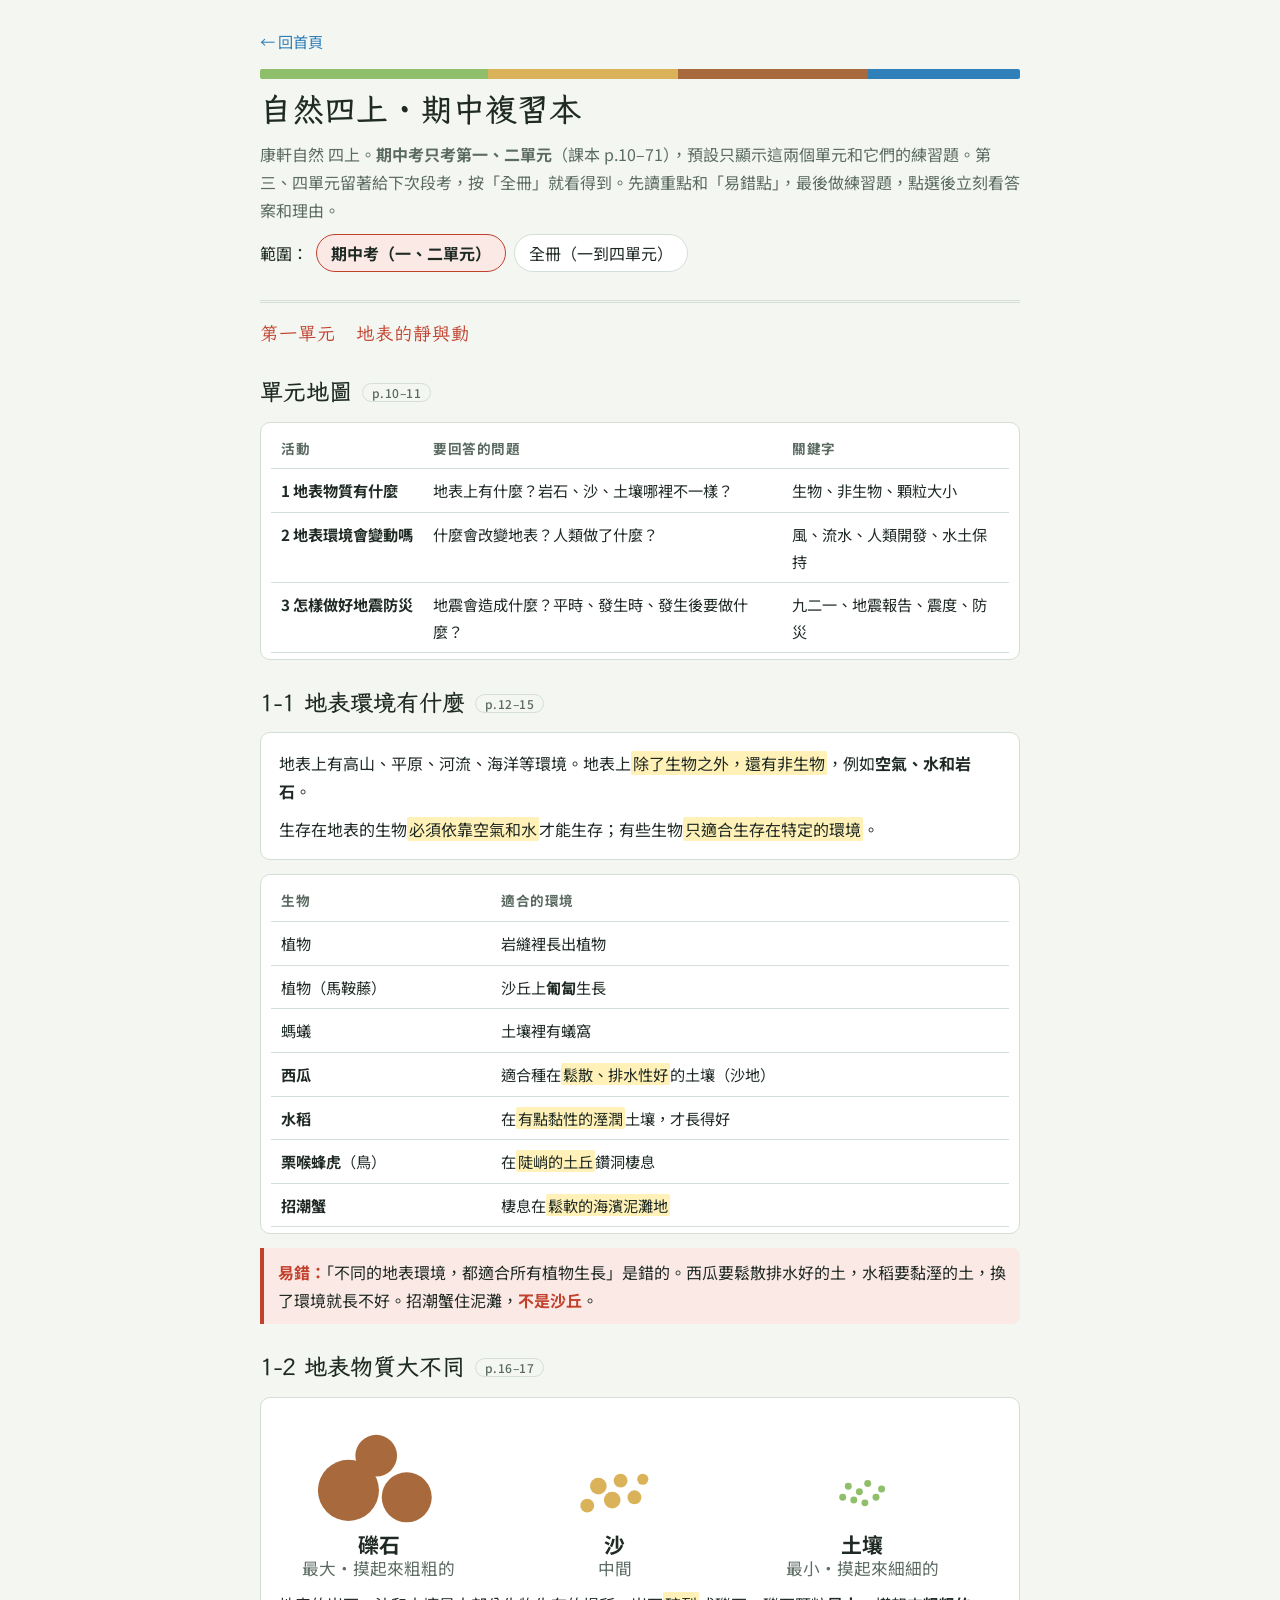
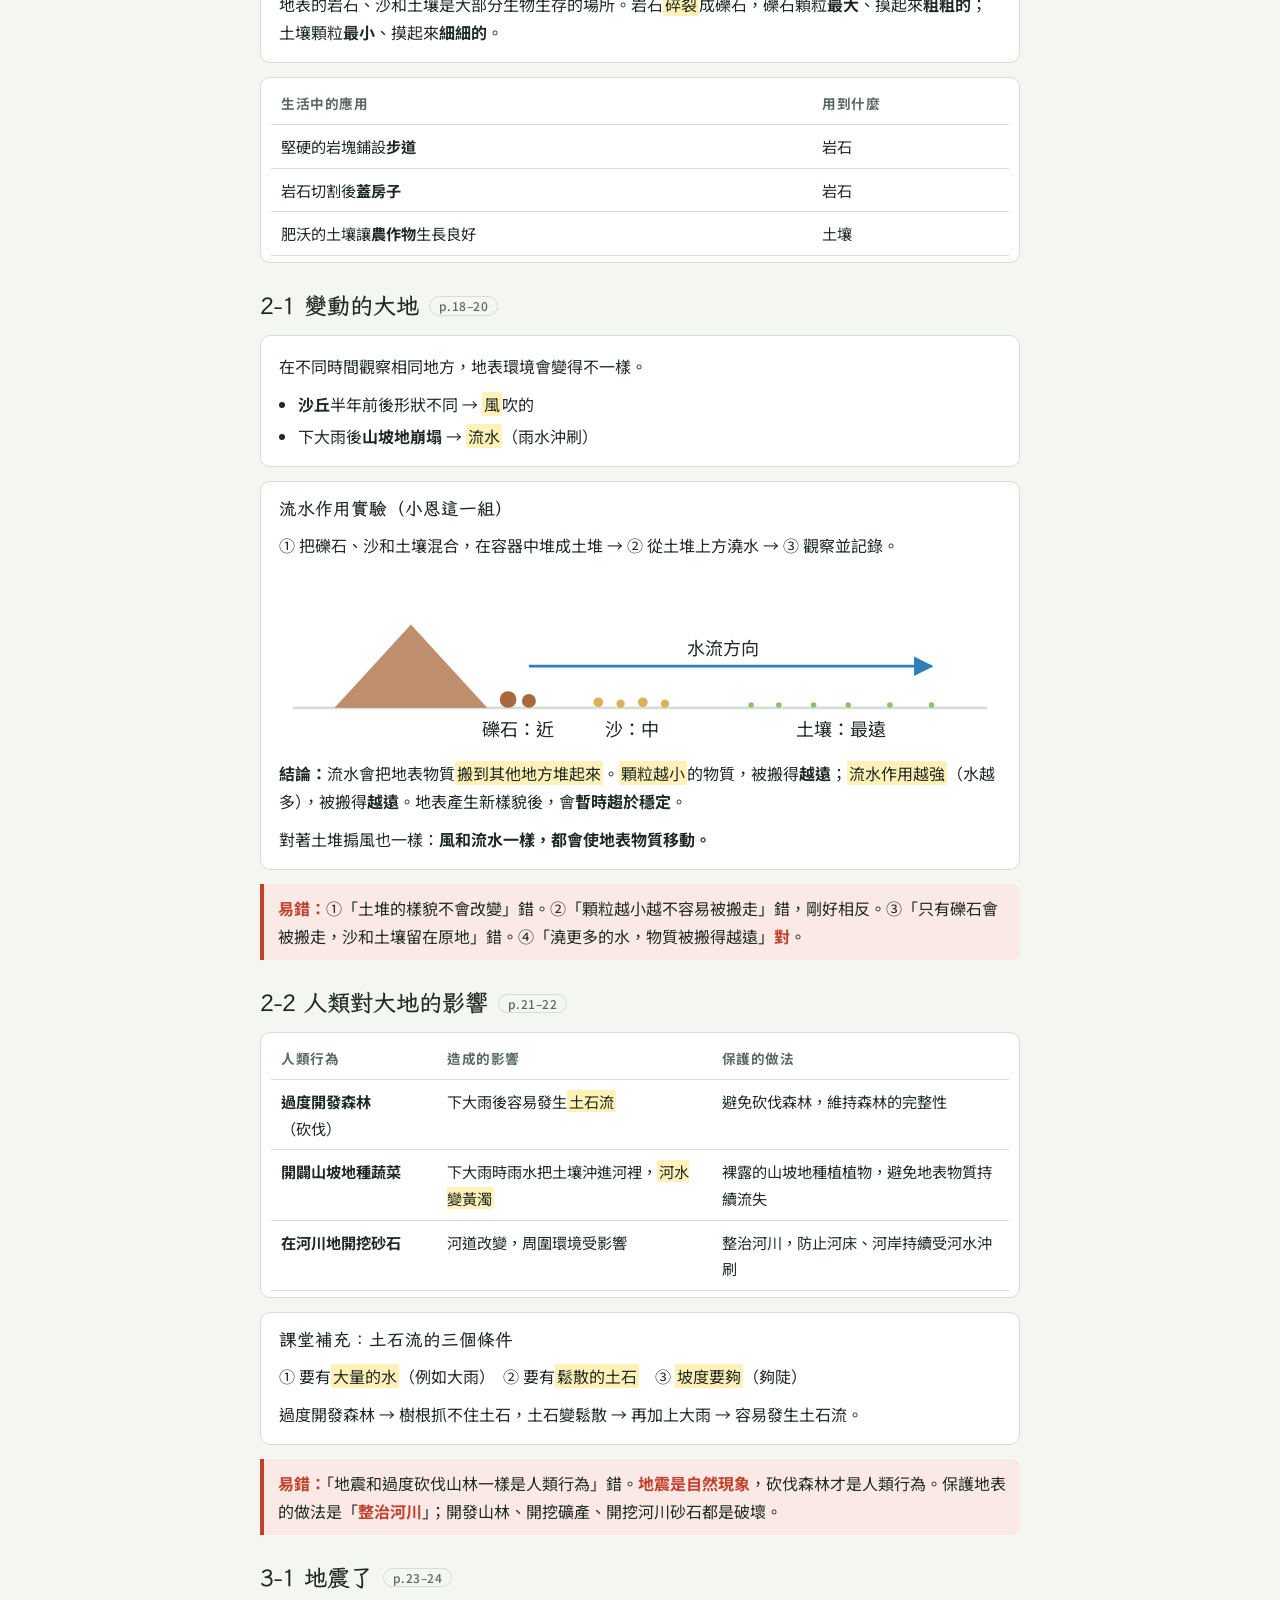
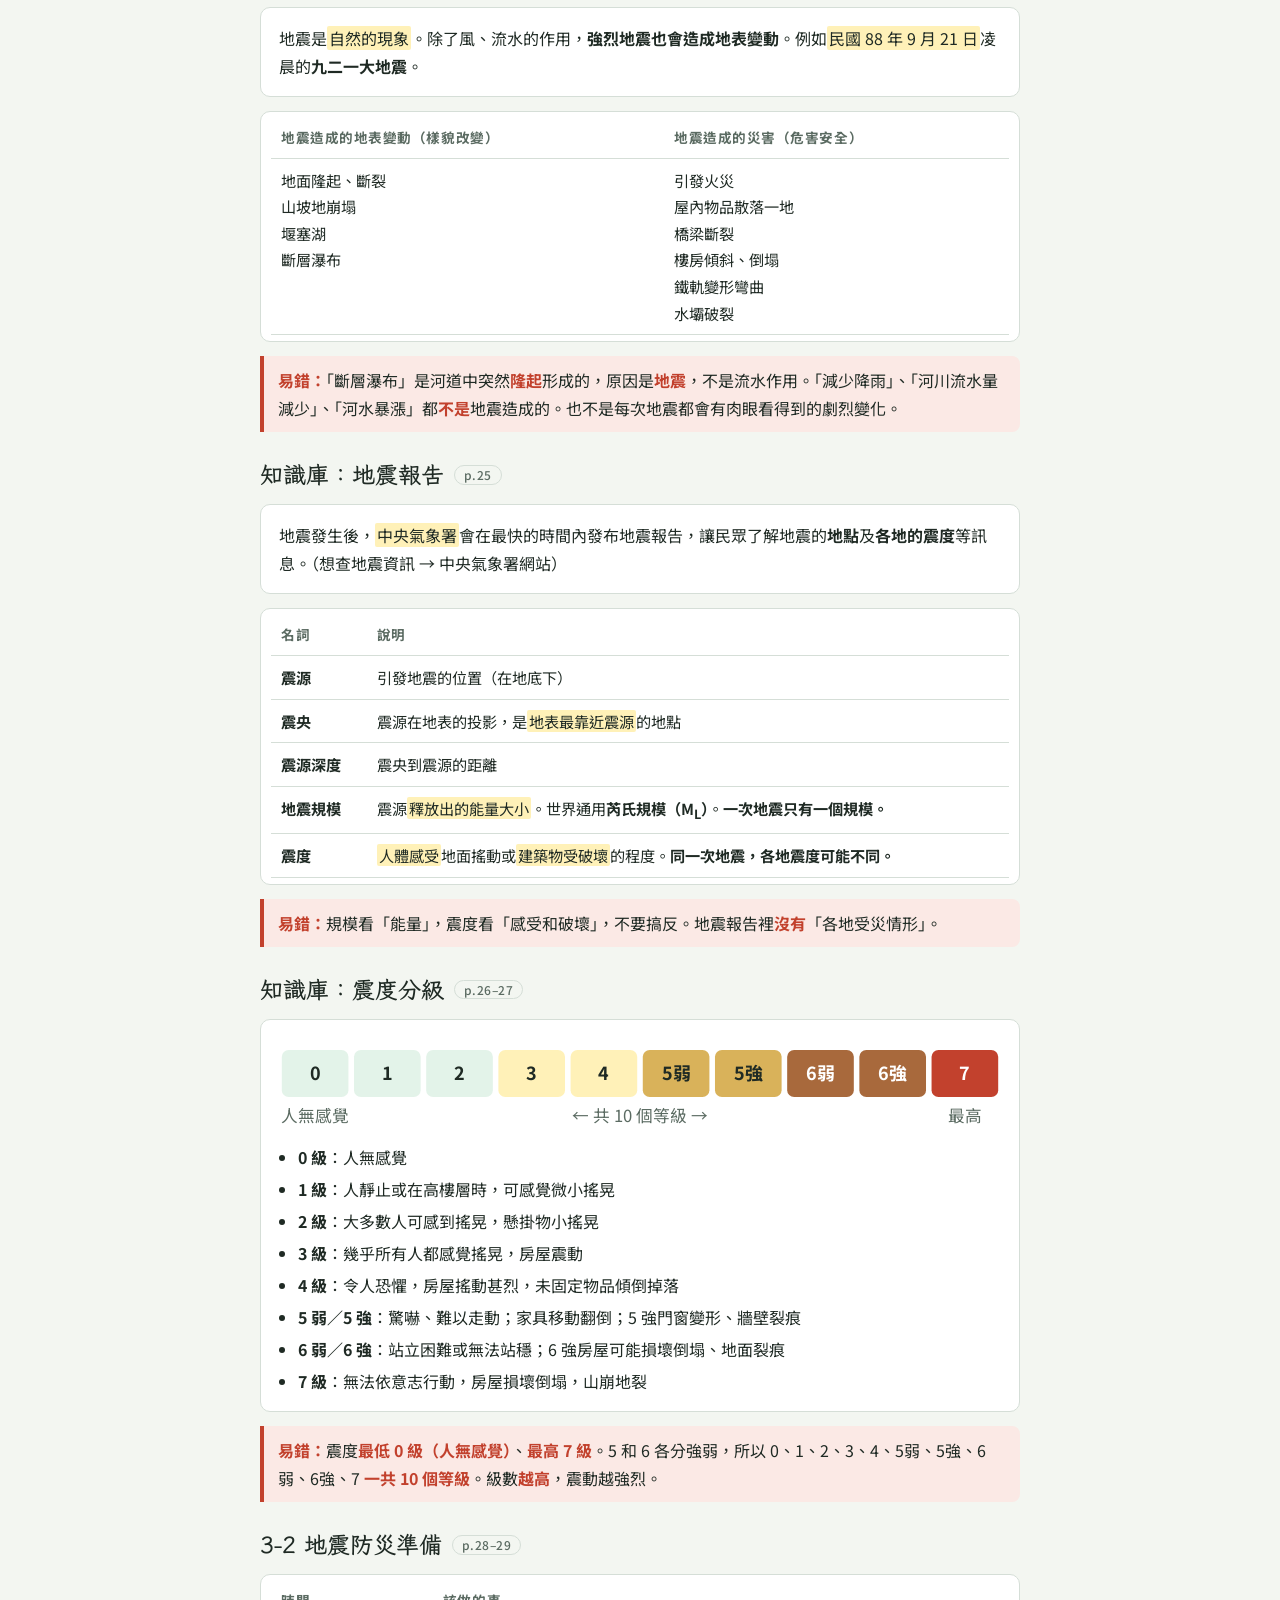
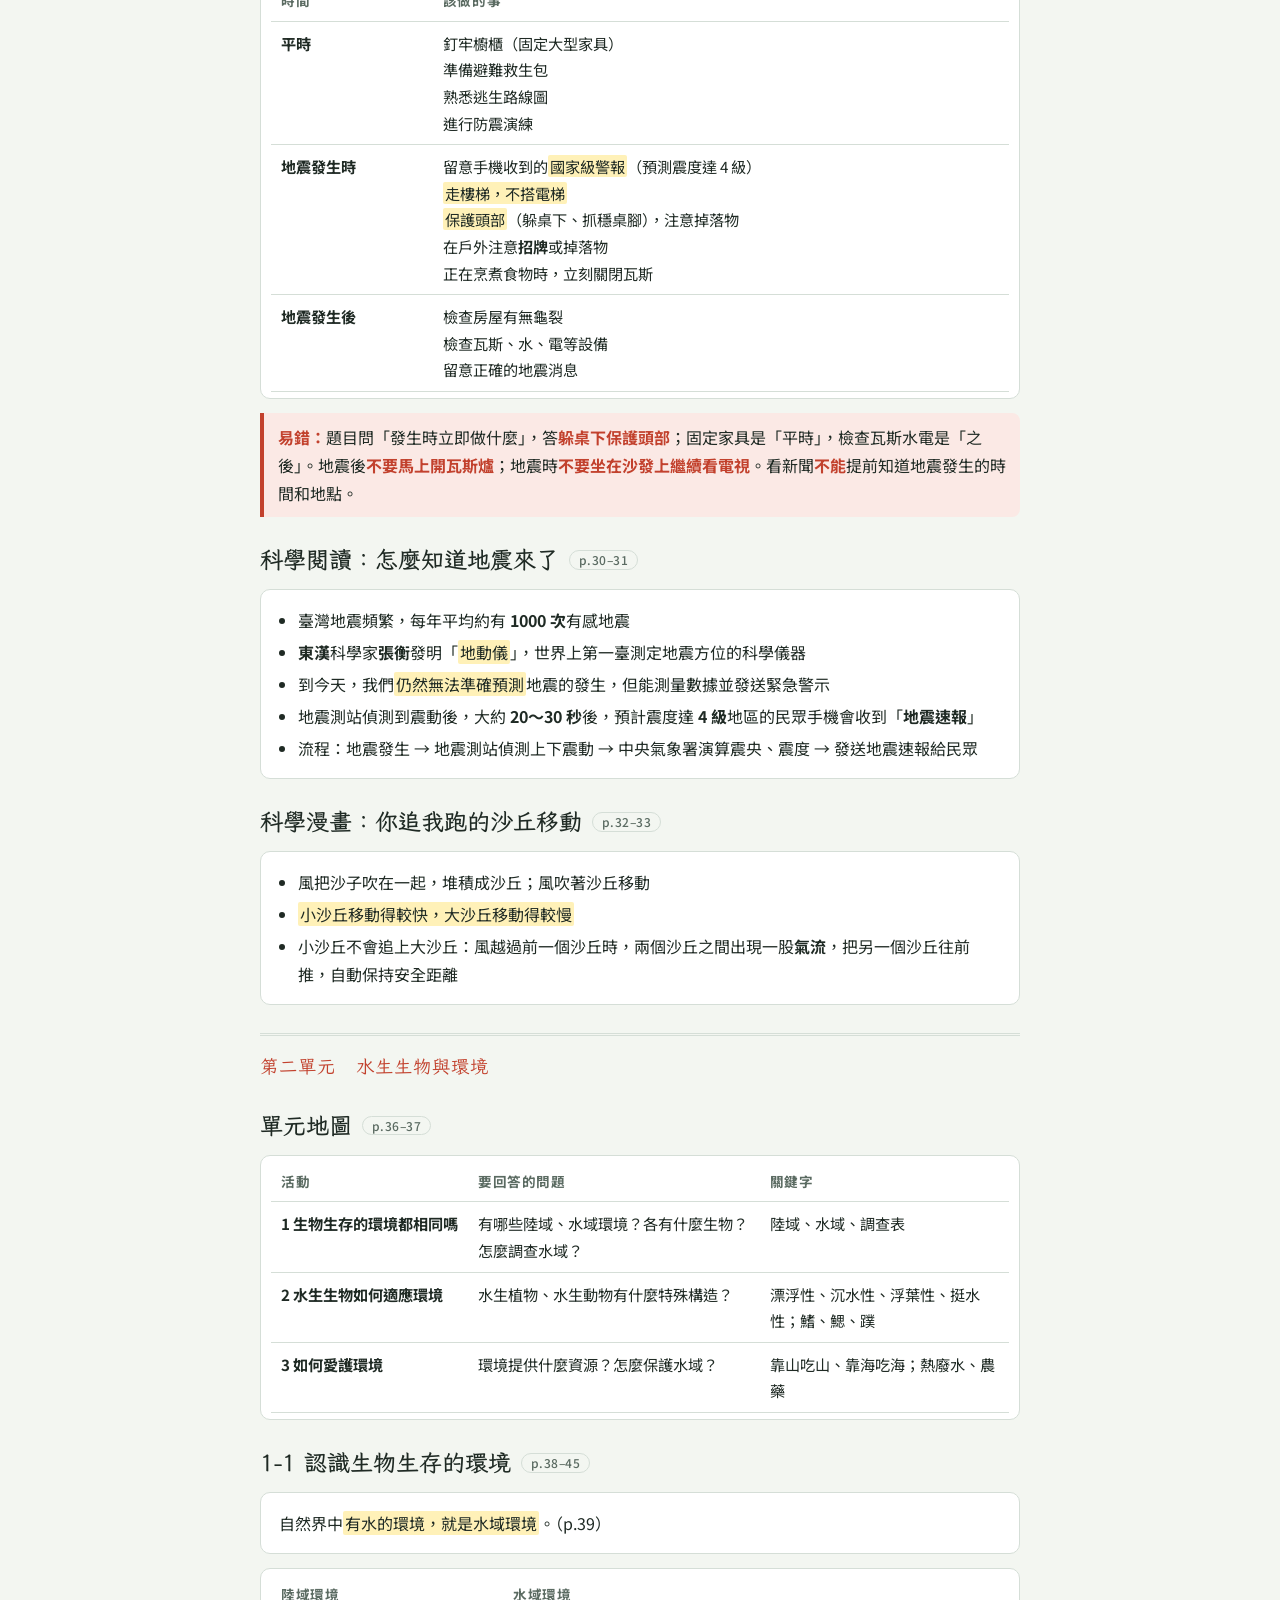
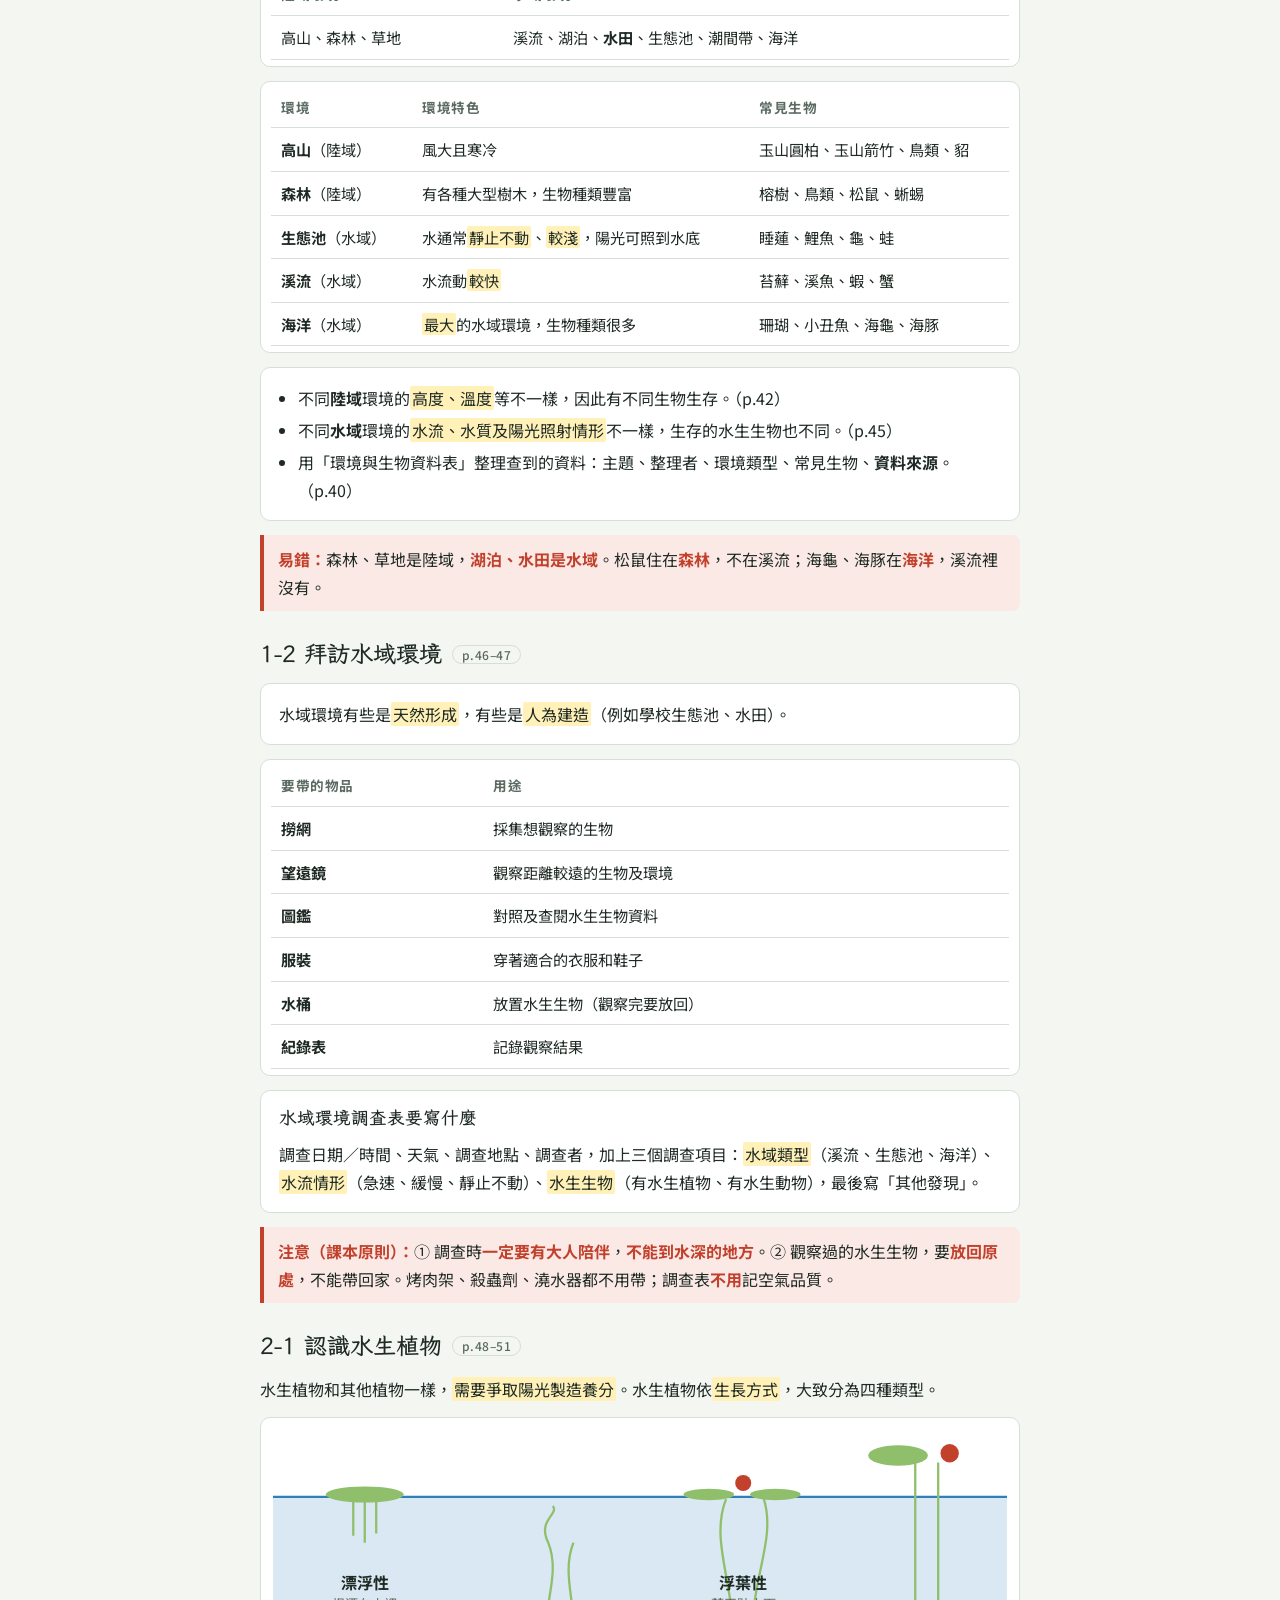
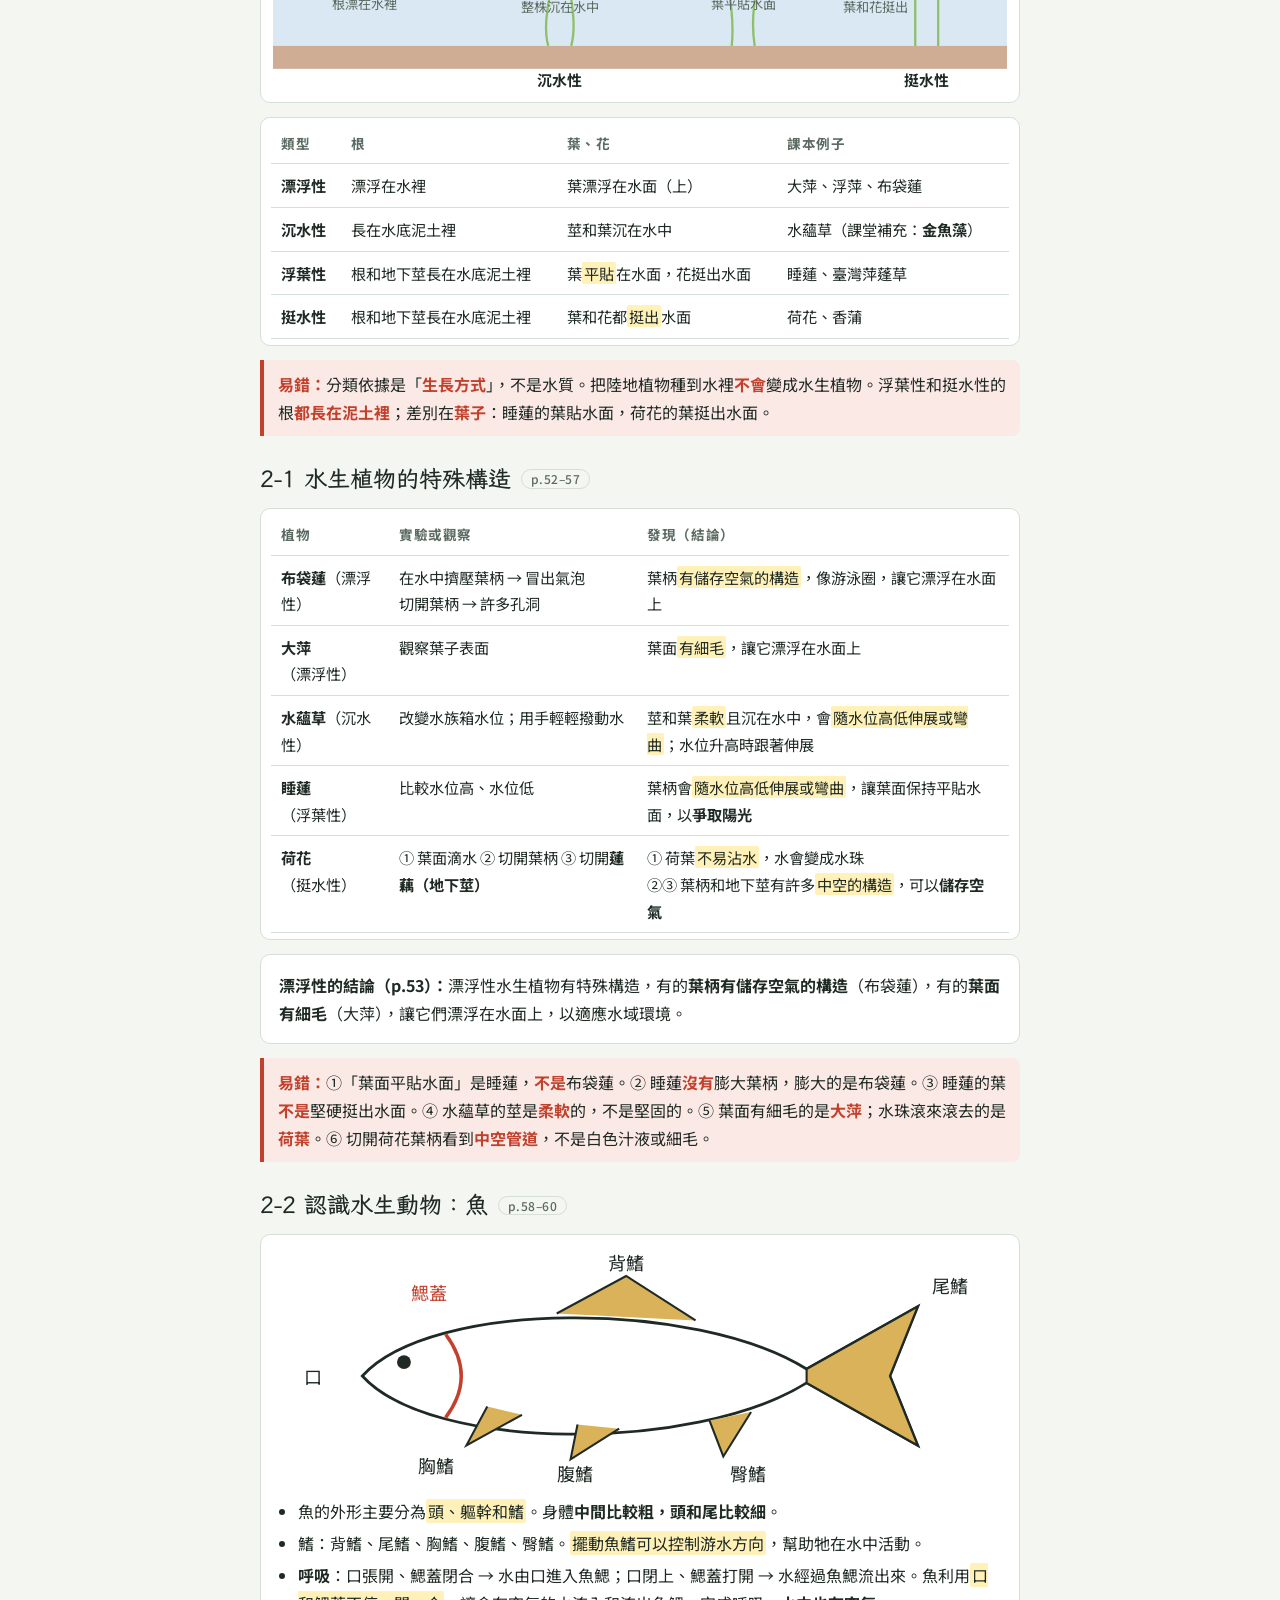
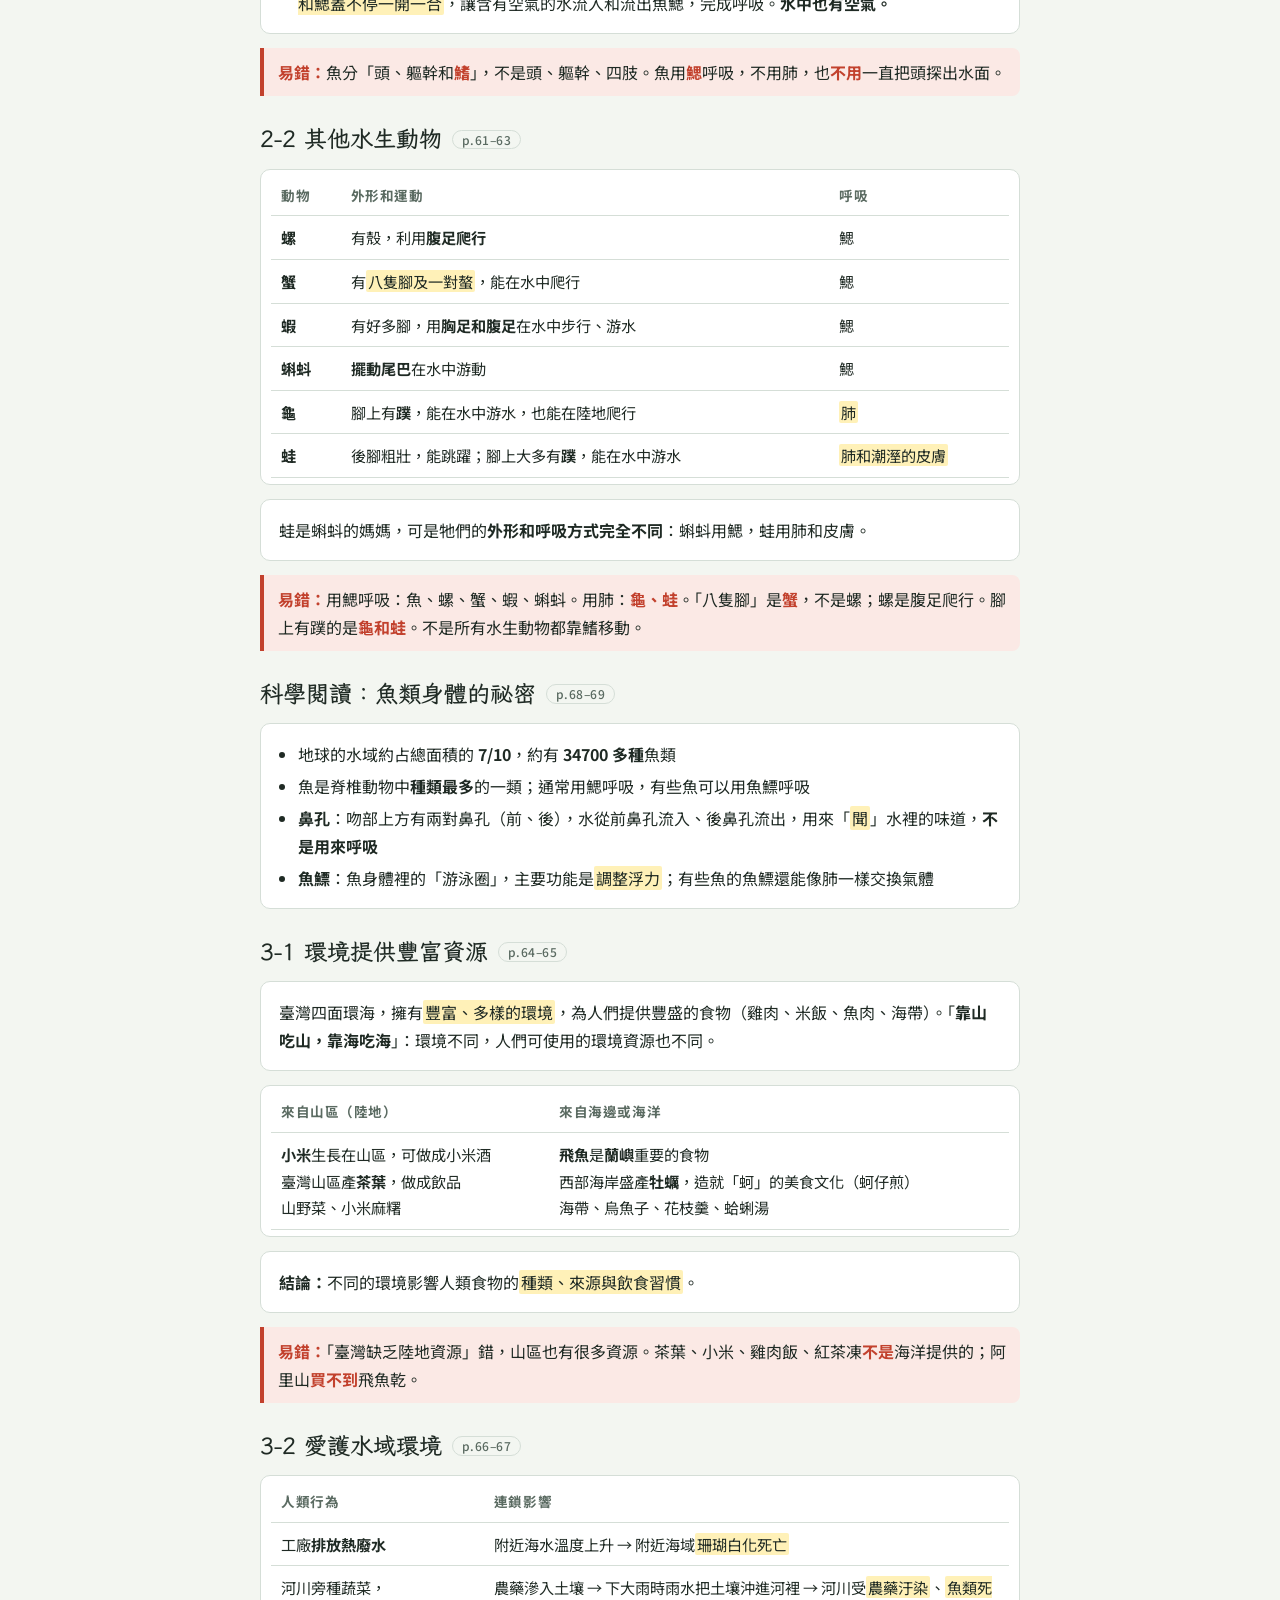
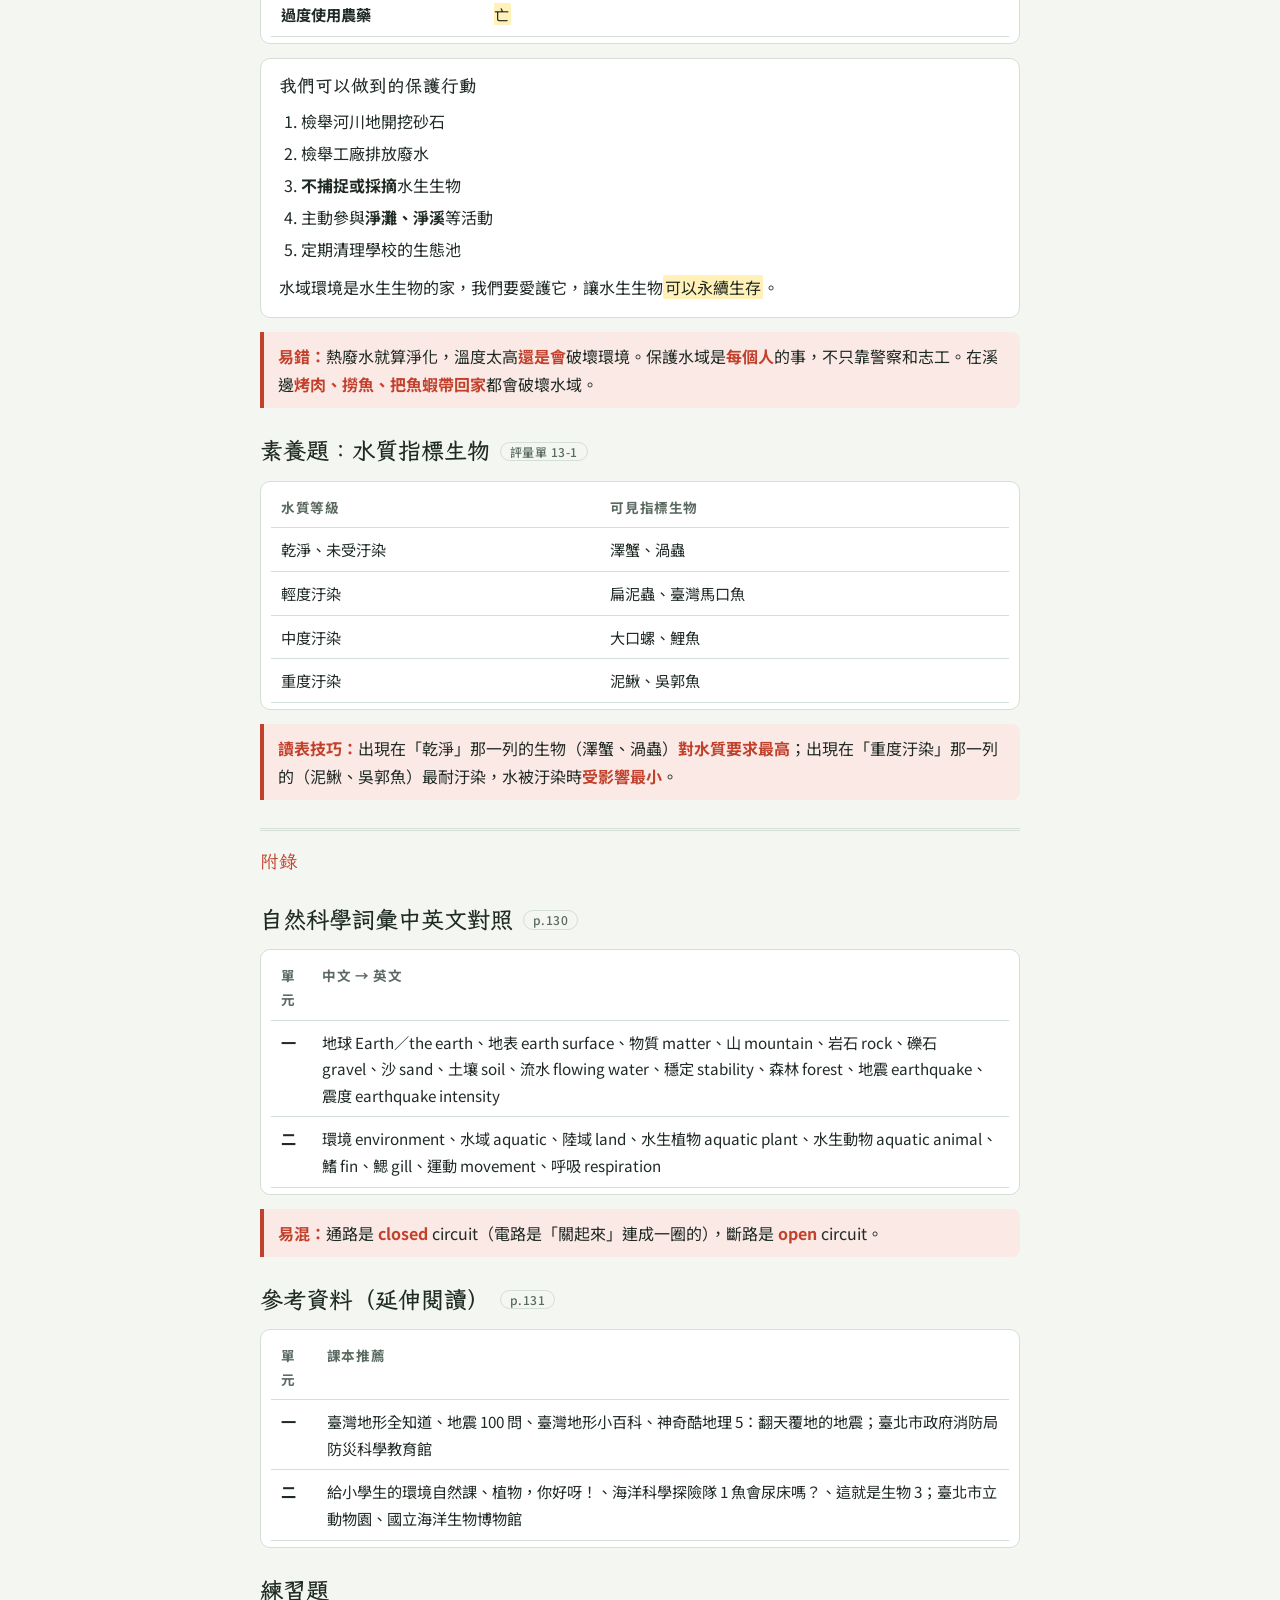
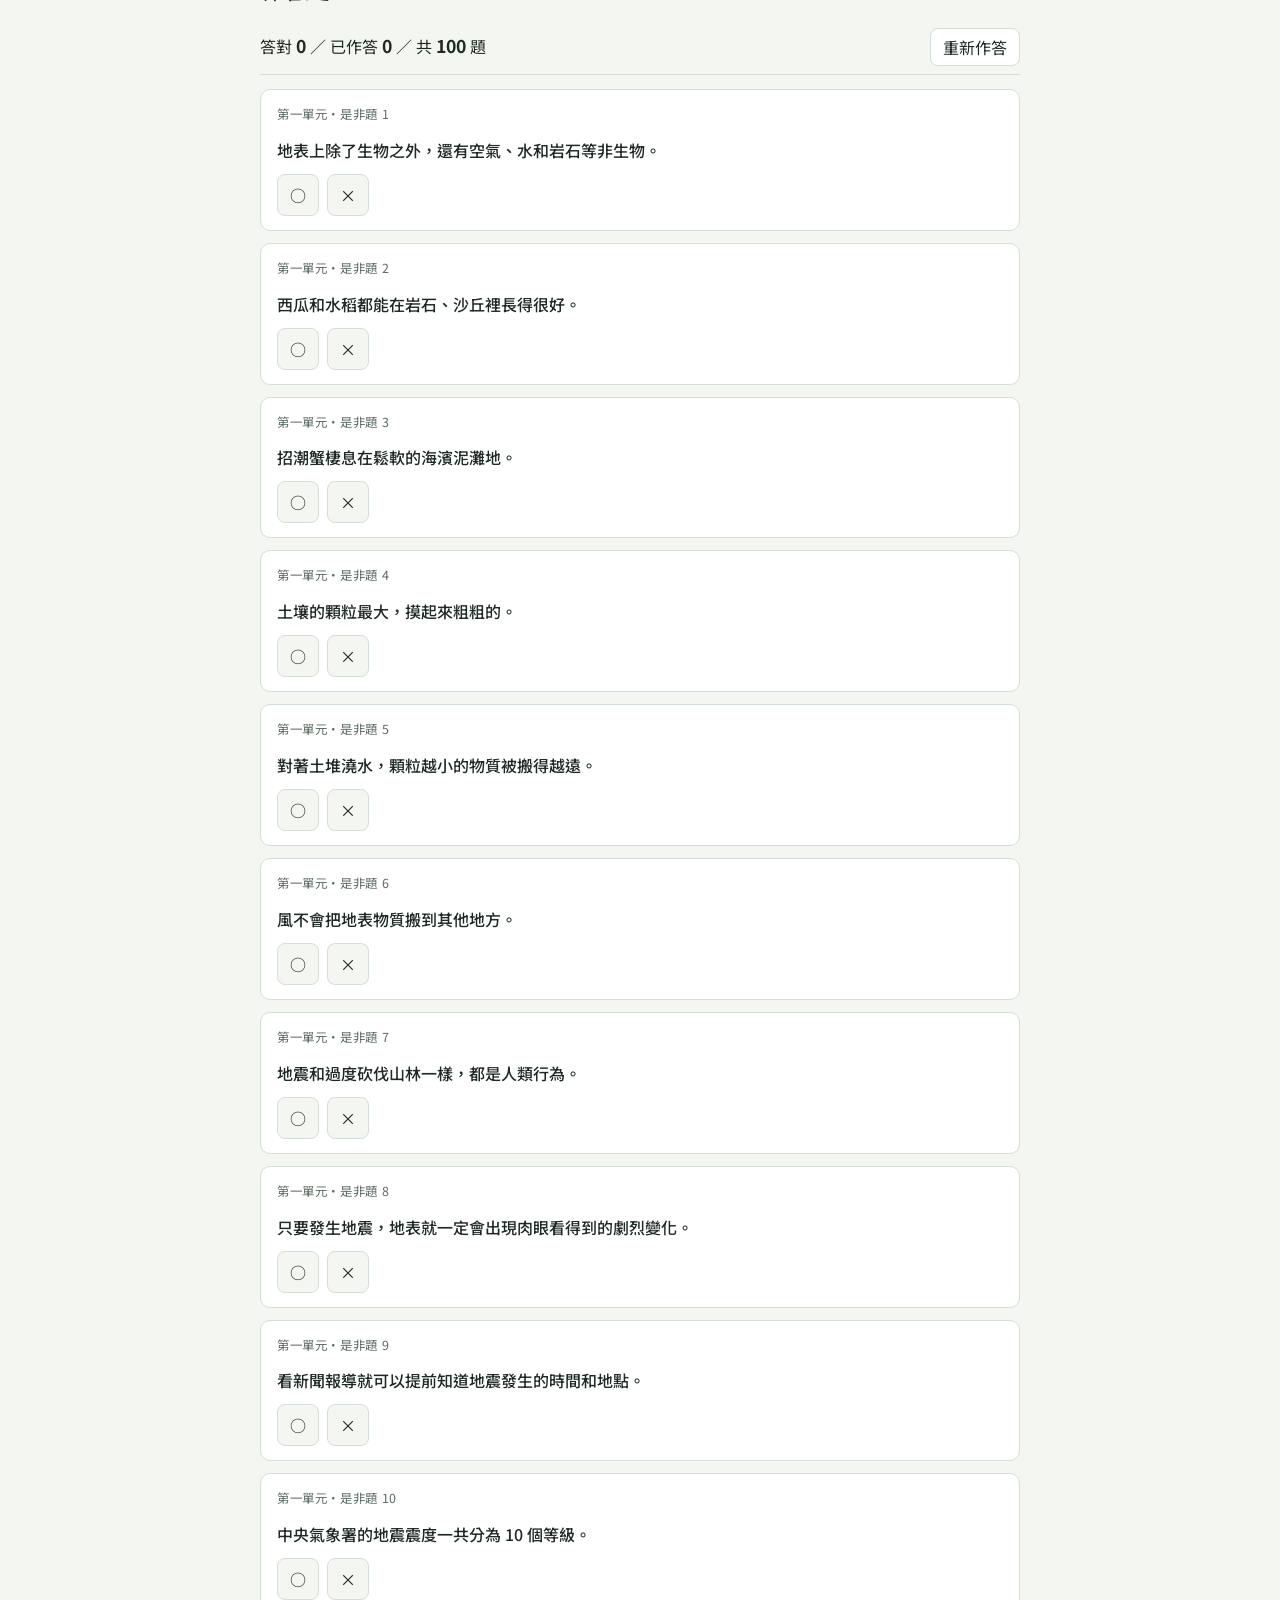
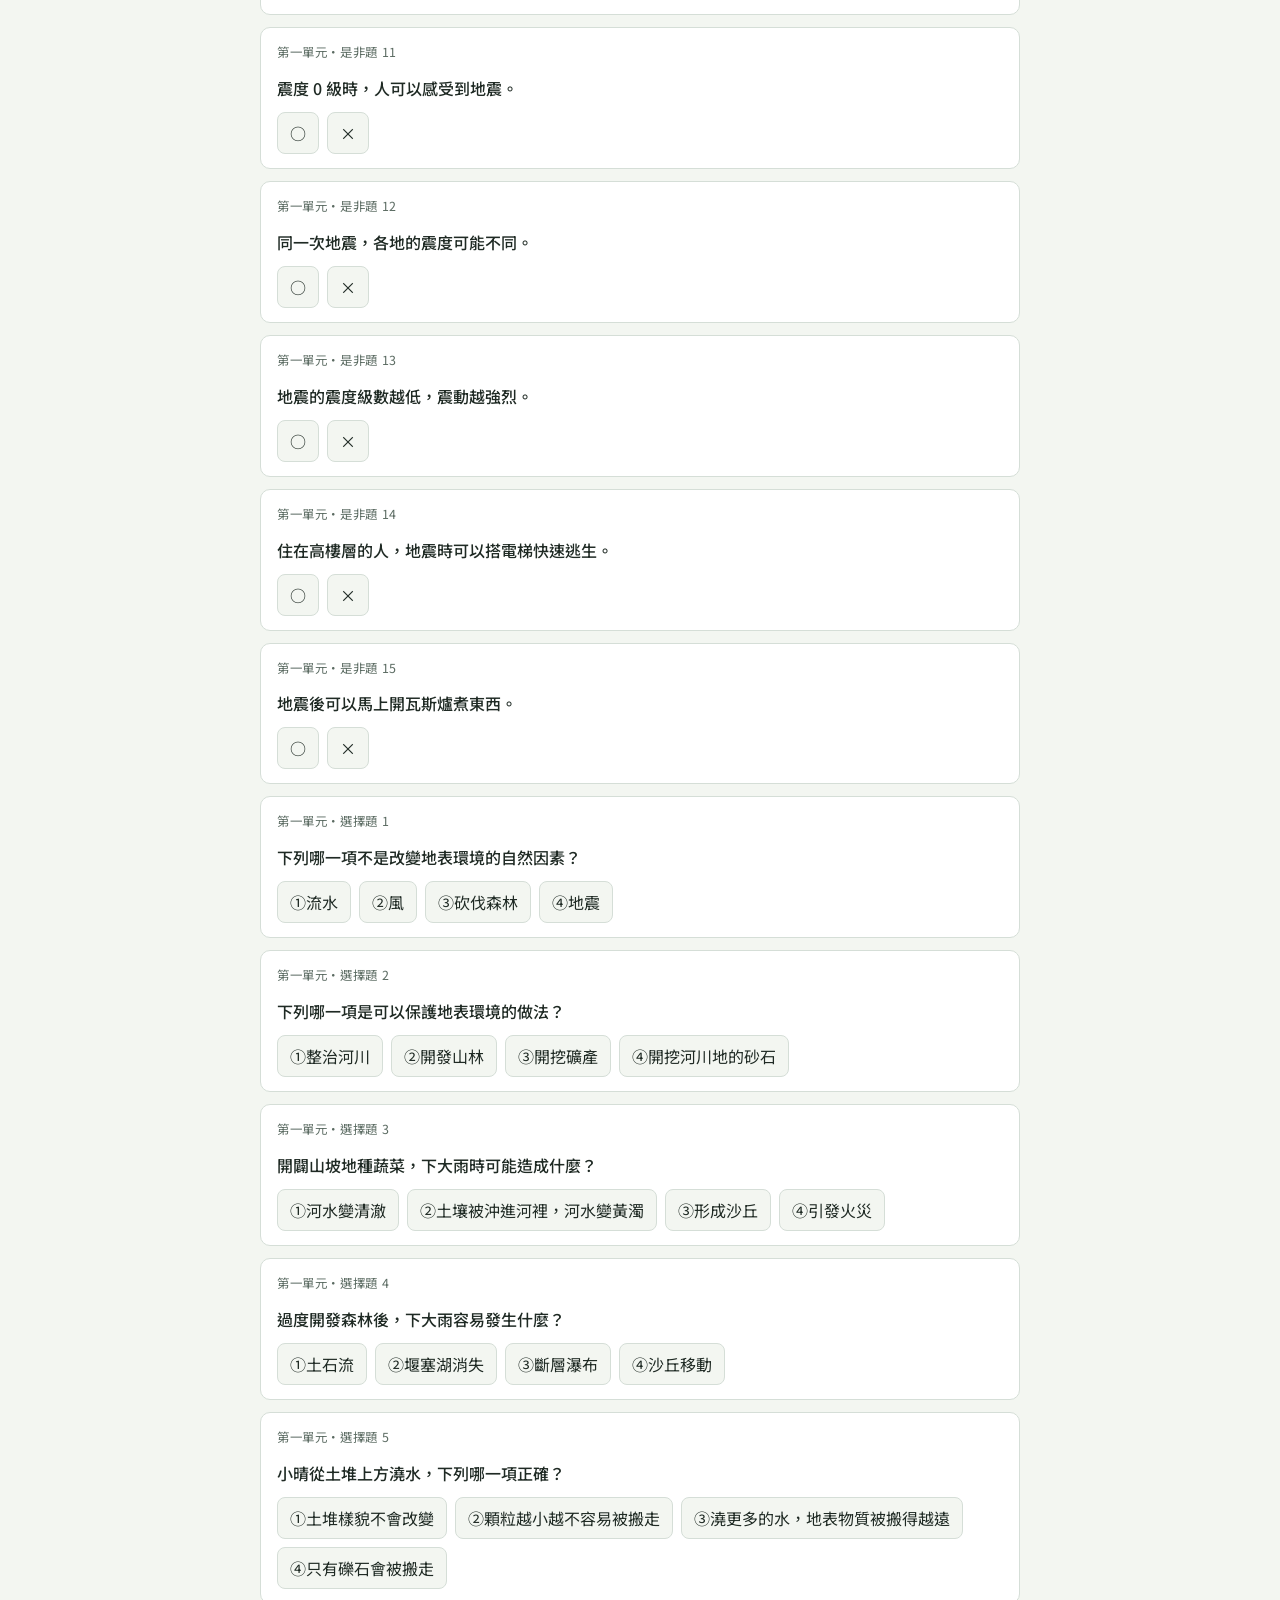
==== commit 75e8d58c: "自然頁：表格改為手機寬度內換行，不再左右捲動 Co-Authored-By: Claude Opus 5.5 <noreply@anthropic.com> Claude-Session: https" ====
--- a/science.html
+++ b/science.html
@@ -40,7 +40,11 @@
 .trap{border-left:4px solid var(--accent);background:var(--badbg);border-radius:0 8px 8px 0;padding:10px 14px}
 .trap b{color:var(--accent)}
 .tbl{overflow-x:auto}
-table{border-collapse:collapse;width:100%;min-width:480px;font-size:.95rem}
+table{border-collapse:collapse;width:100%;min-width:0;font-size:.95rem;overflow-wrap:anywhere}
+@media (max-width:560px){th,td{padding:6px 5px;font-size:.88rem;line-height:1.55}.box{padding:12px 12px}}
+.wrap{overflow-x:clip}
+td:first-child b{white-space:nowrap}
+svg{max-width:100%}
 th,td{border-bottom:1px solid var(--line);padding:8px 10px;text-align:left;vertical-align:top}
 th{font-weight:700;color:var(--muted);font-size:.85rem;letter-spacing:.04em}
 td.num{font-variant-numeric:tabular-nums;white-space:nowrap}
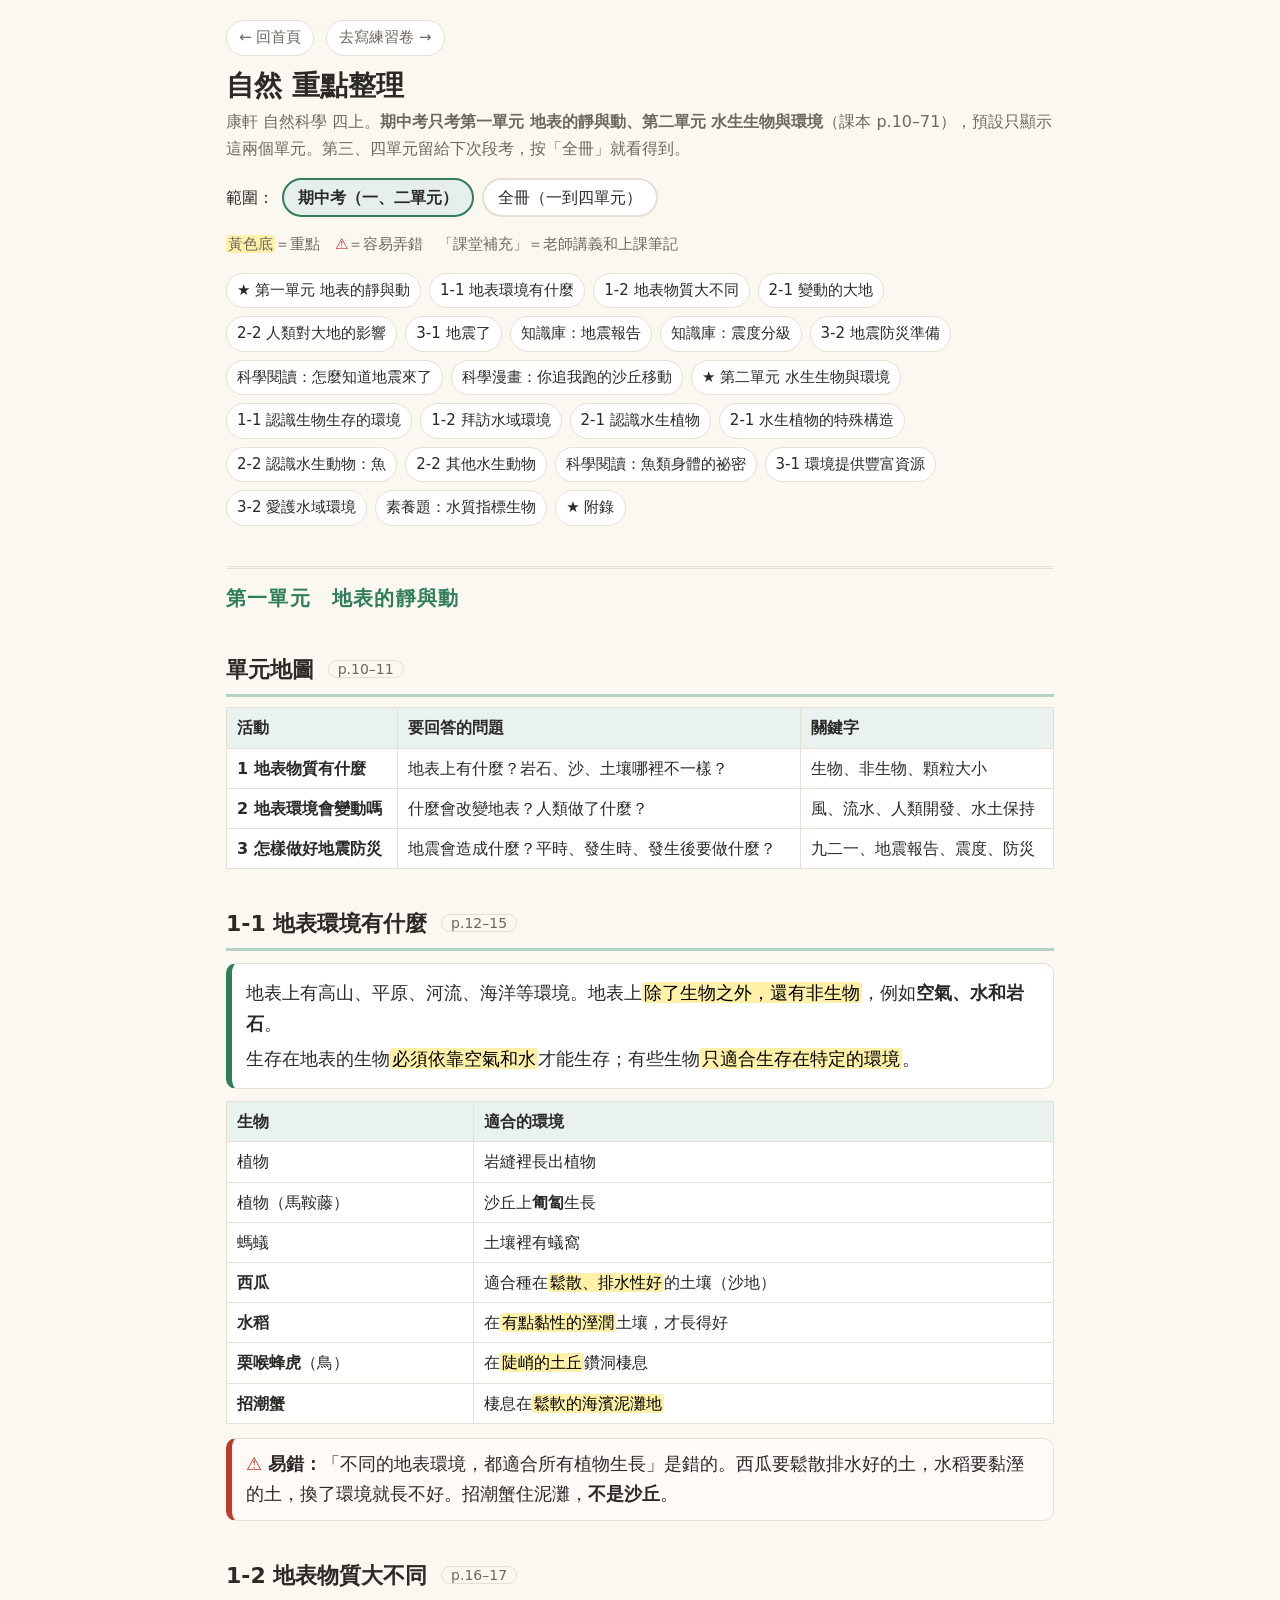
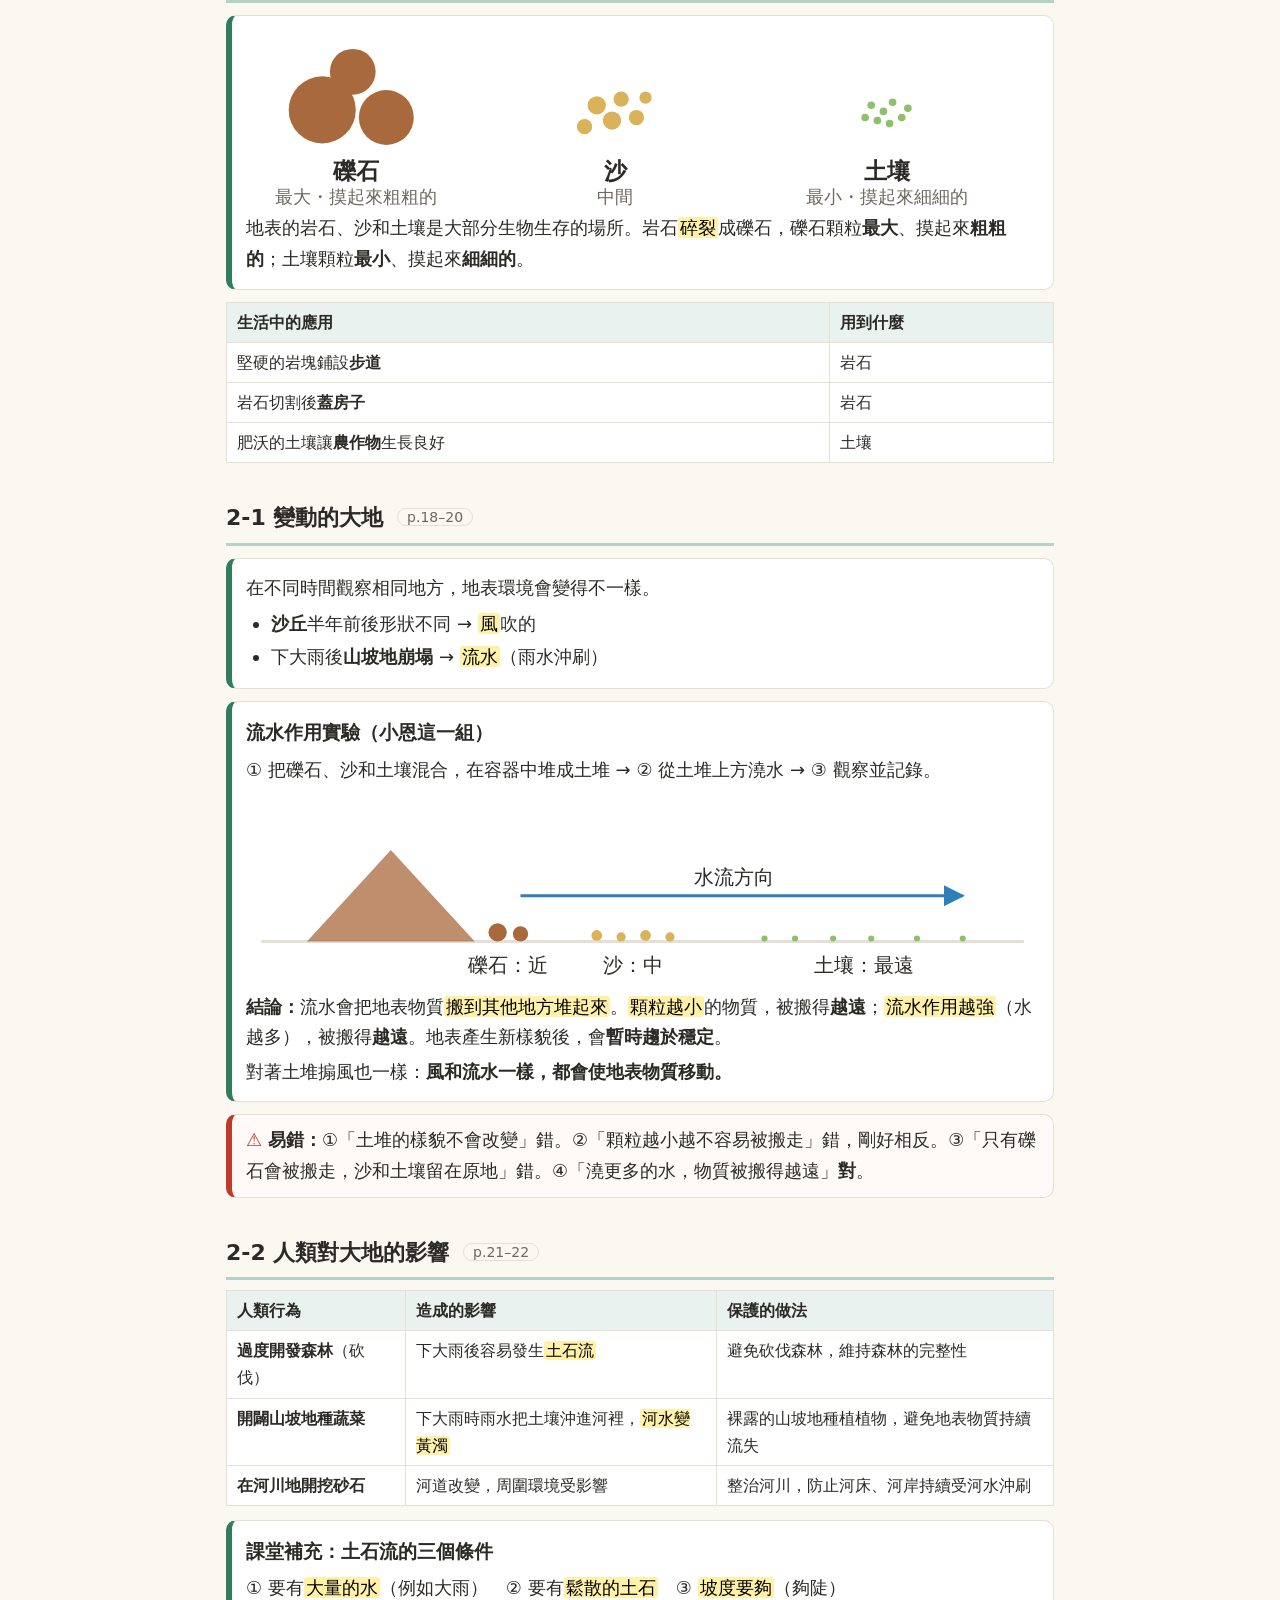
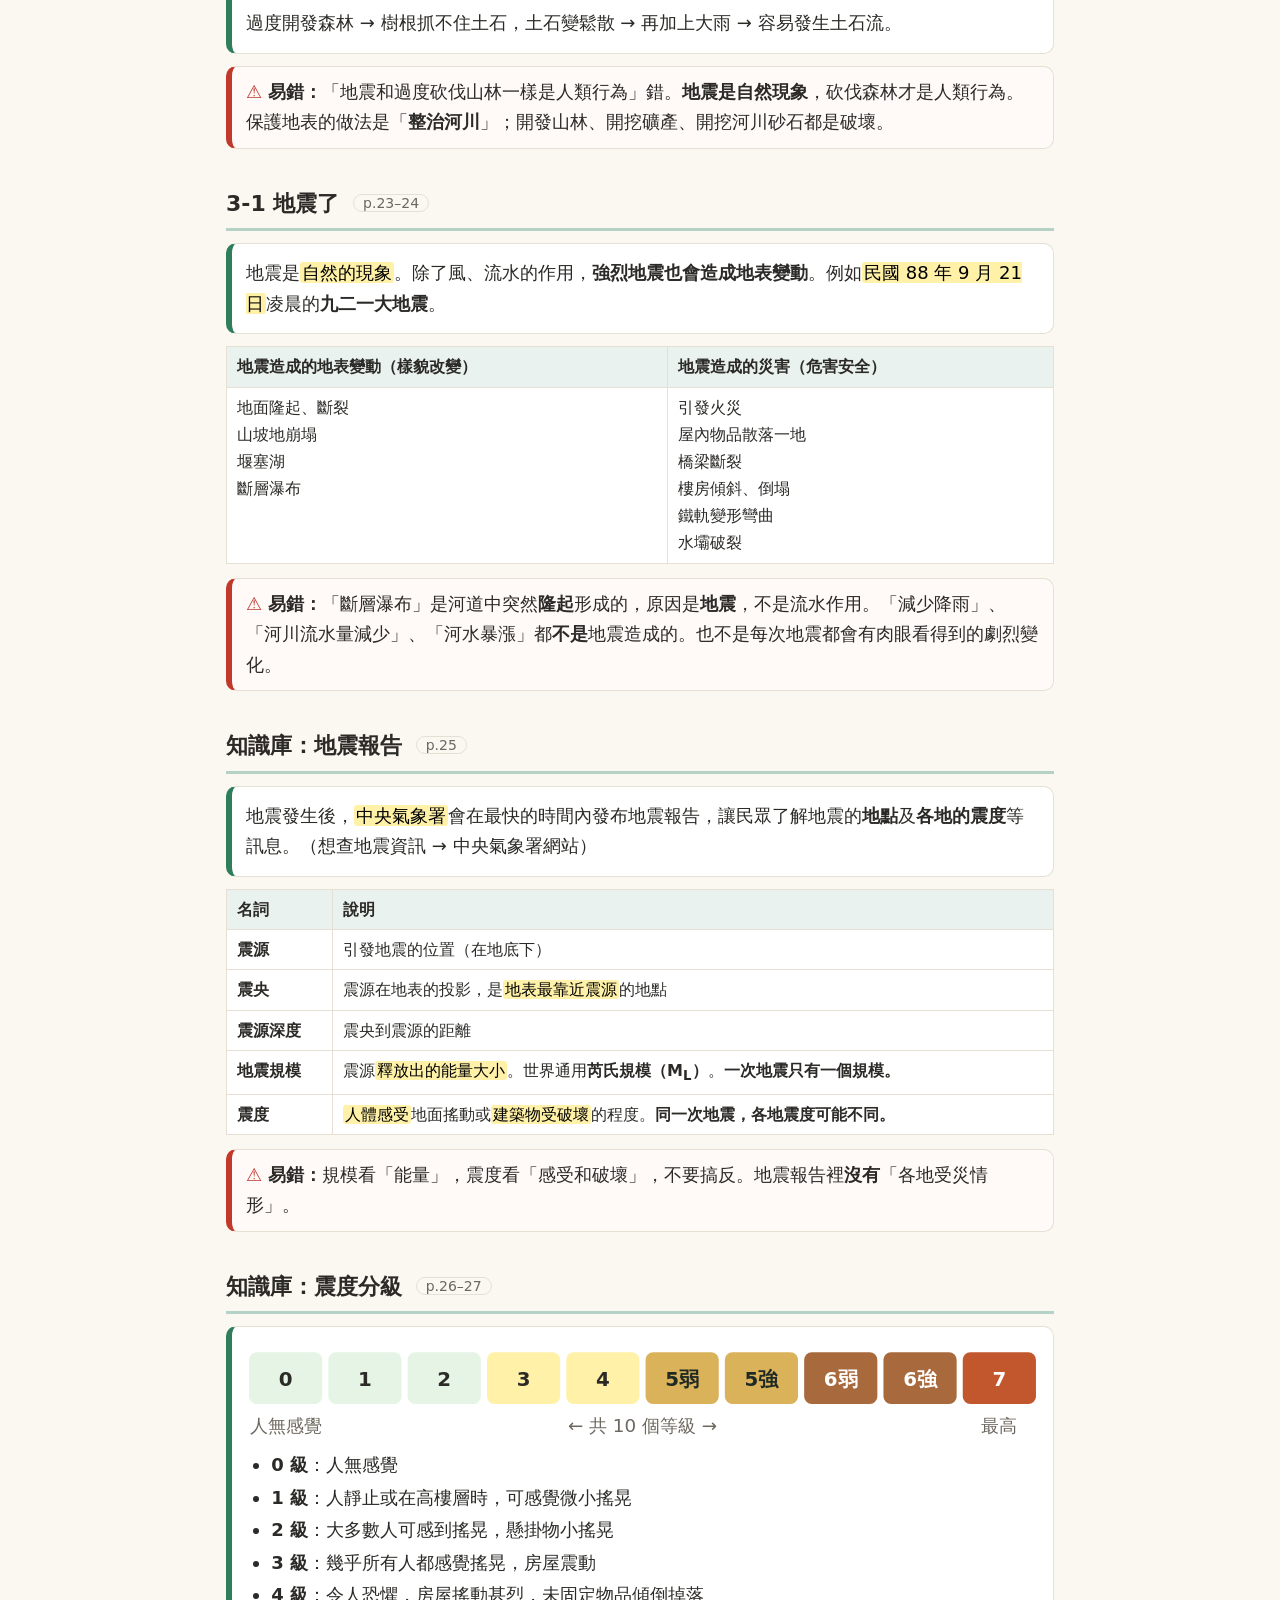
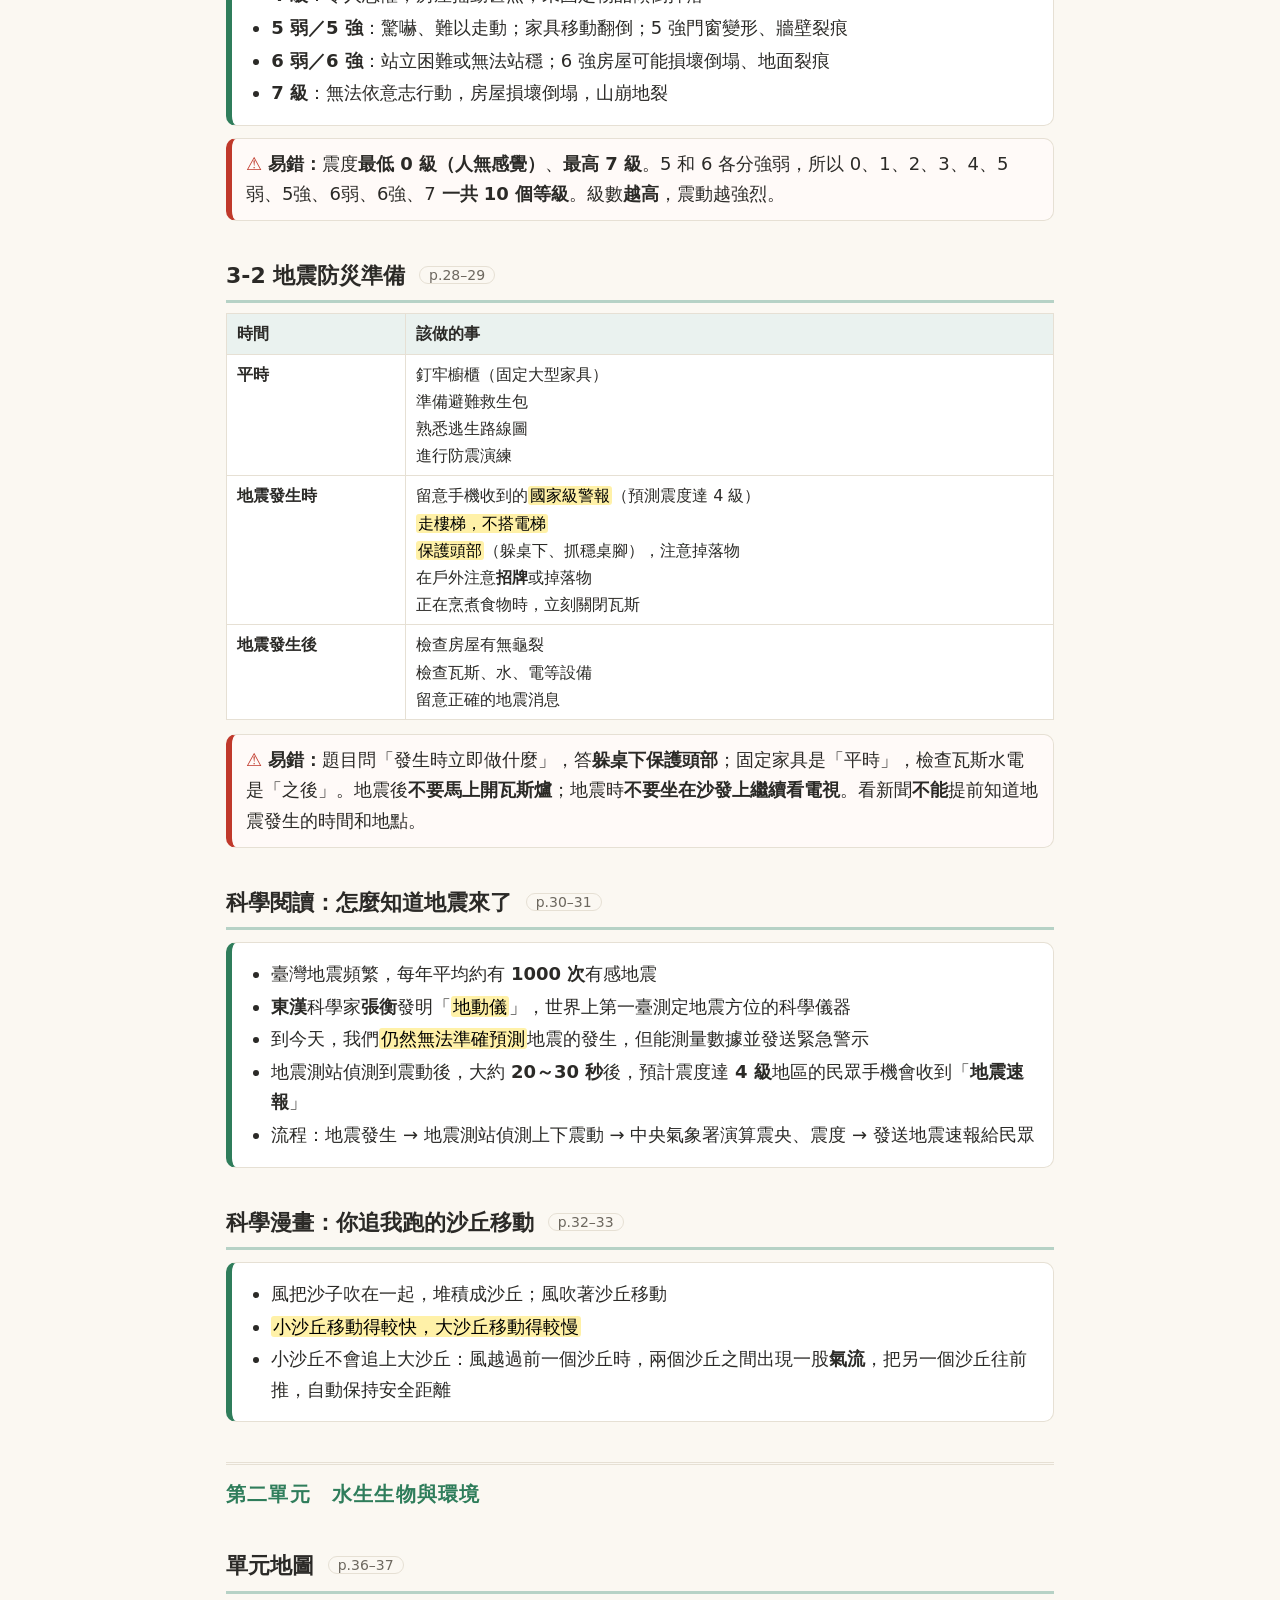
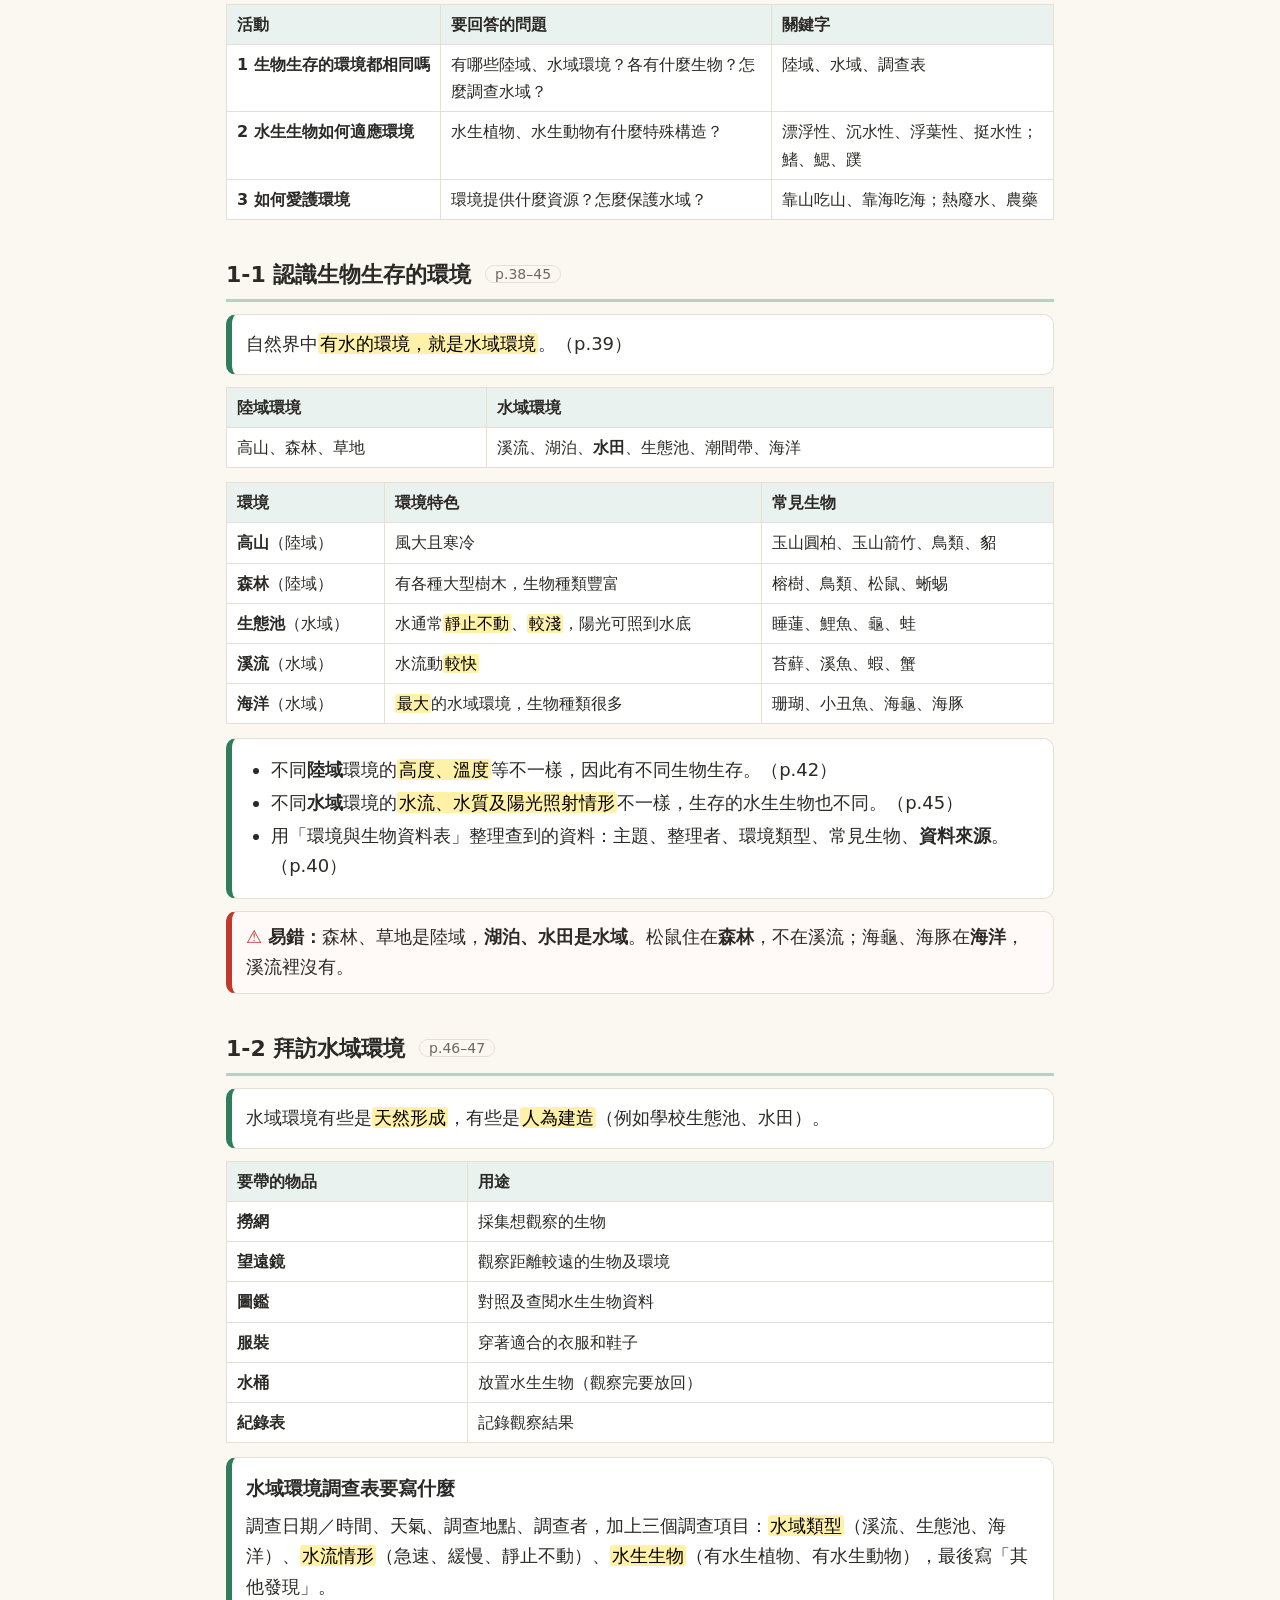
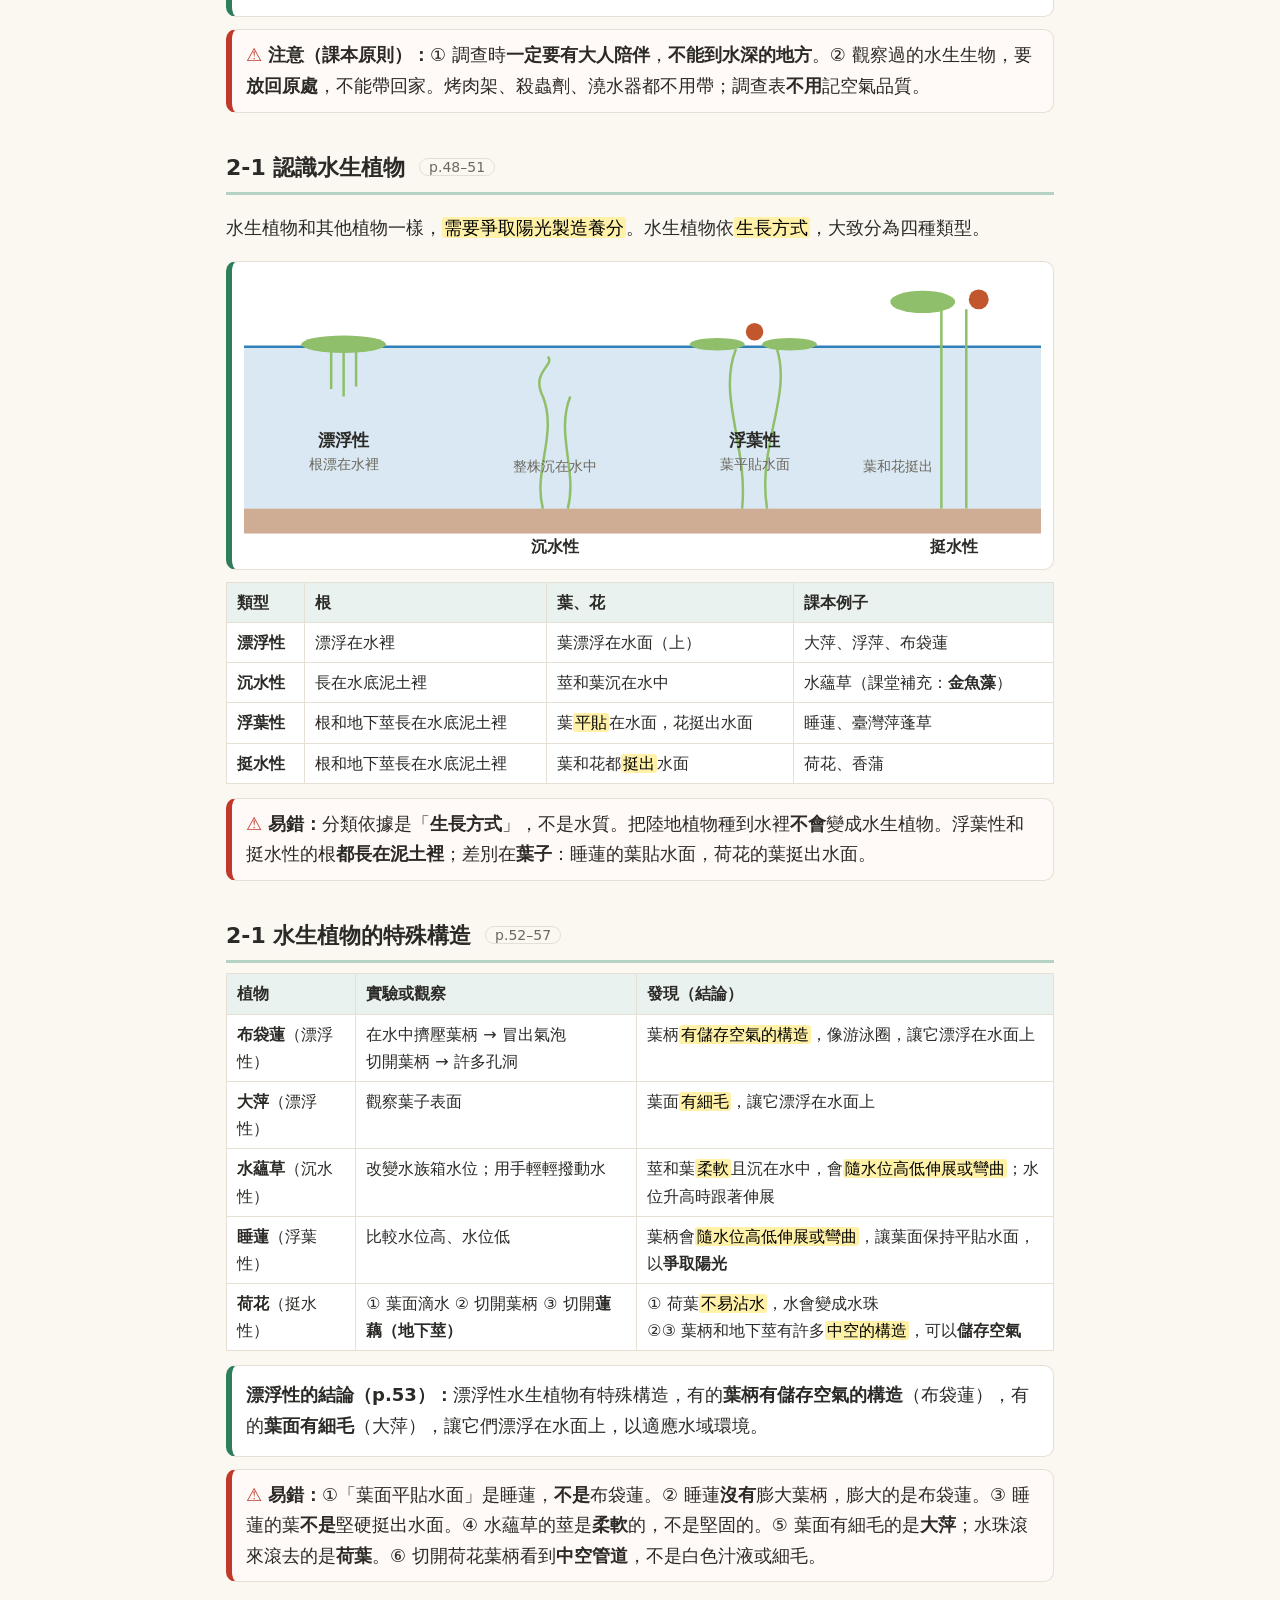
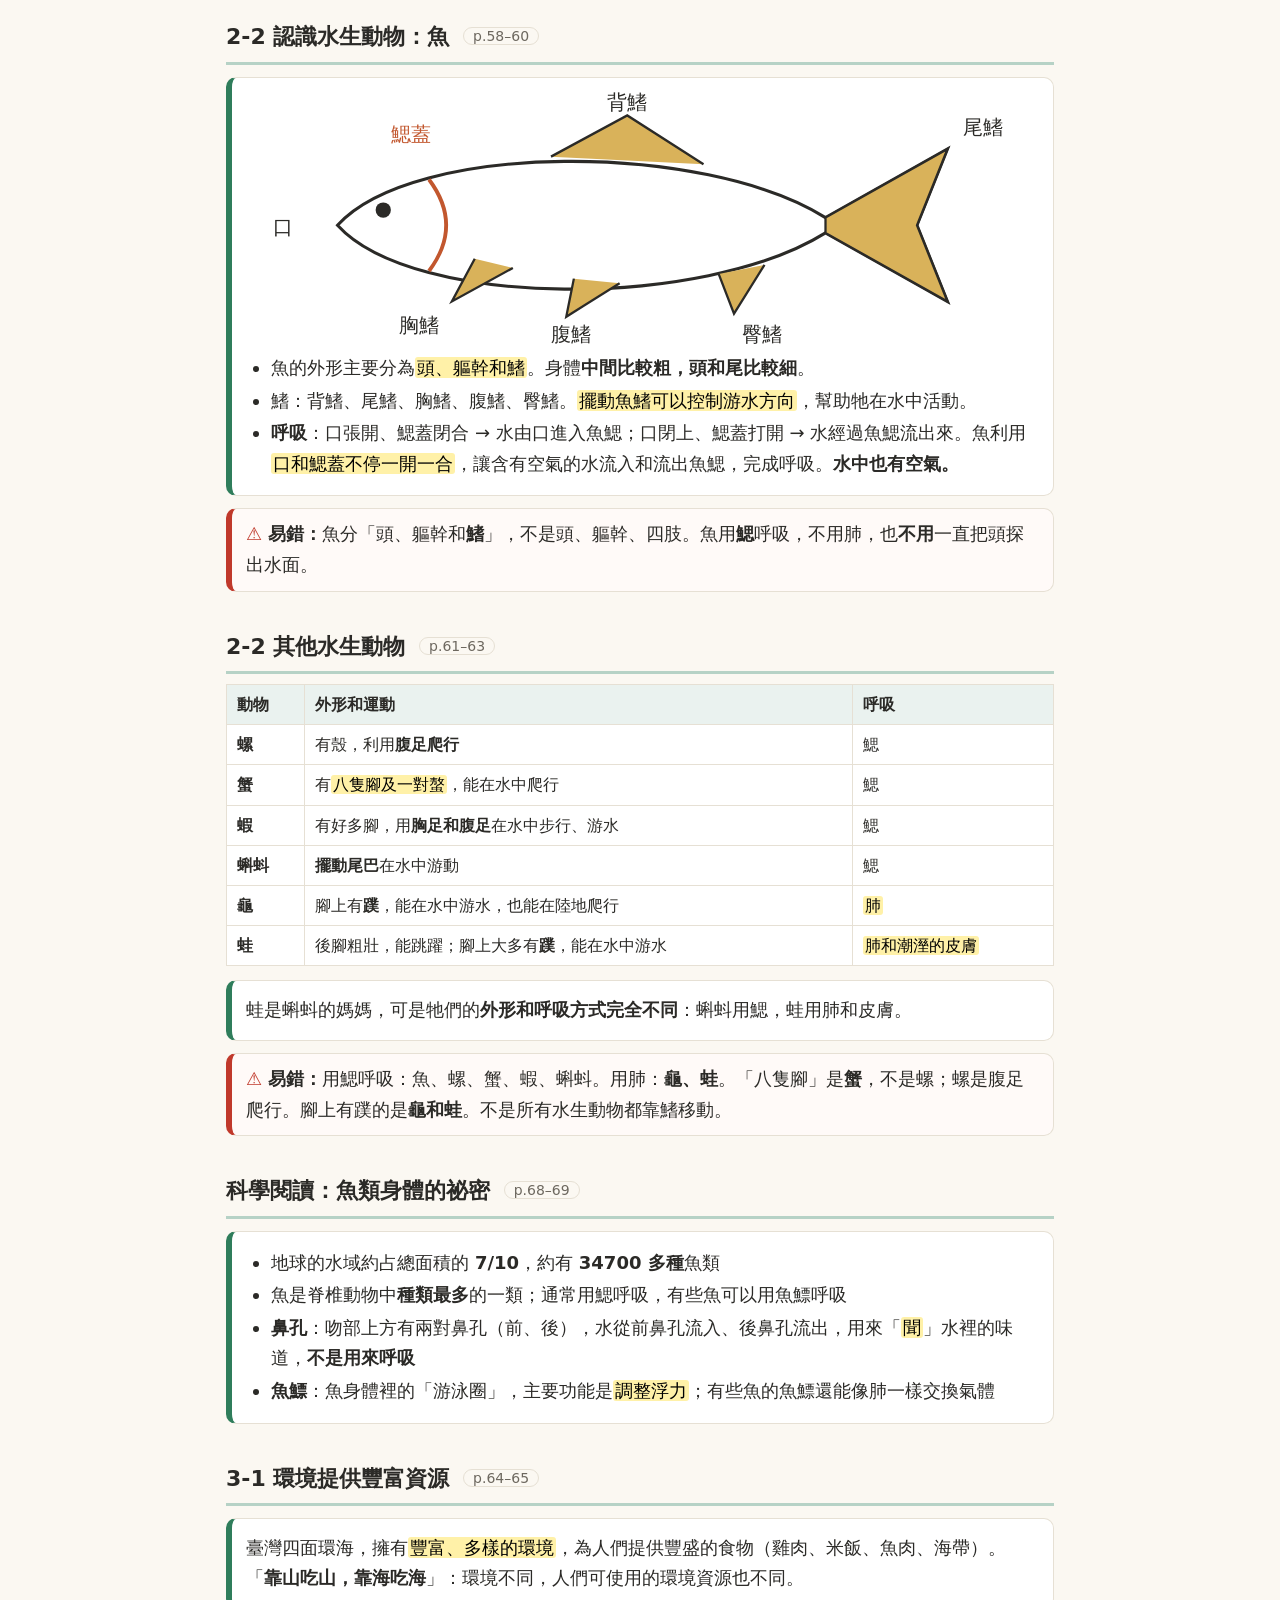
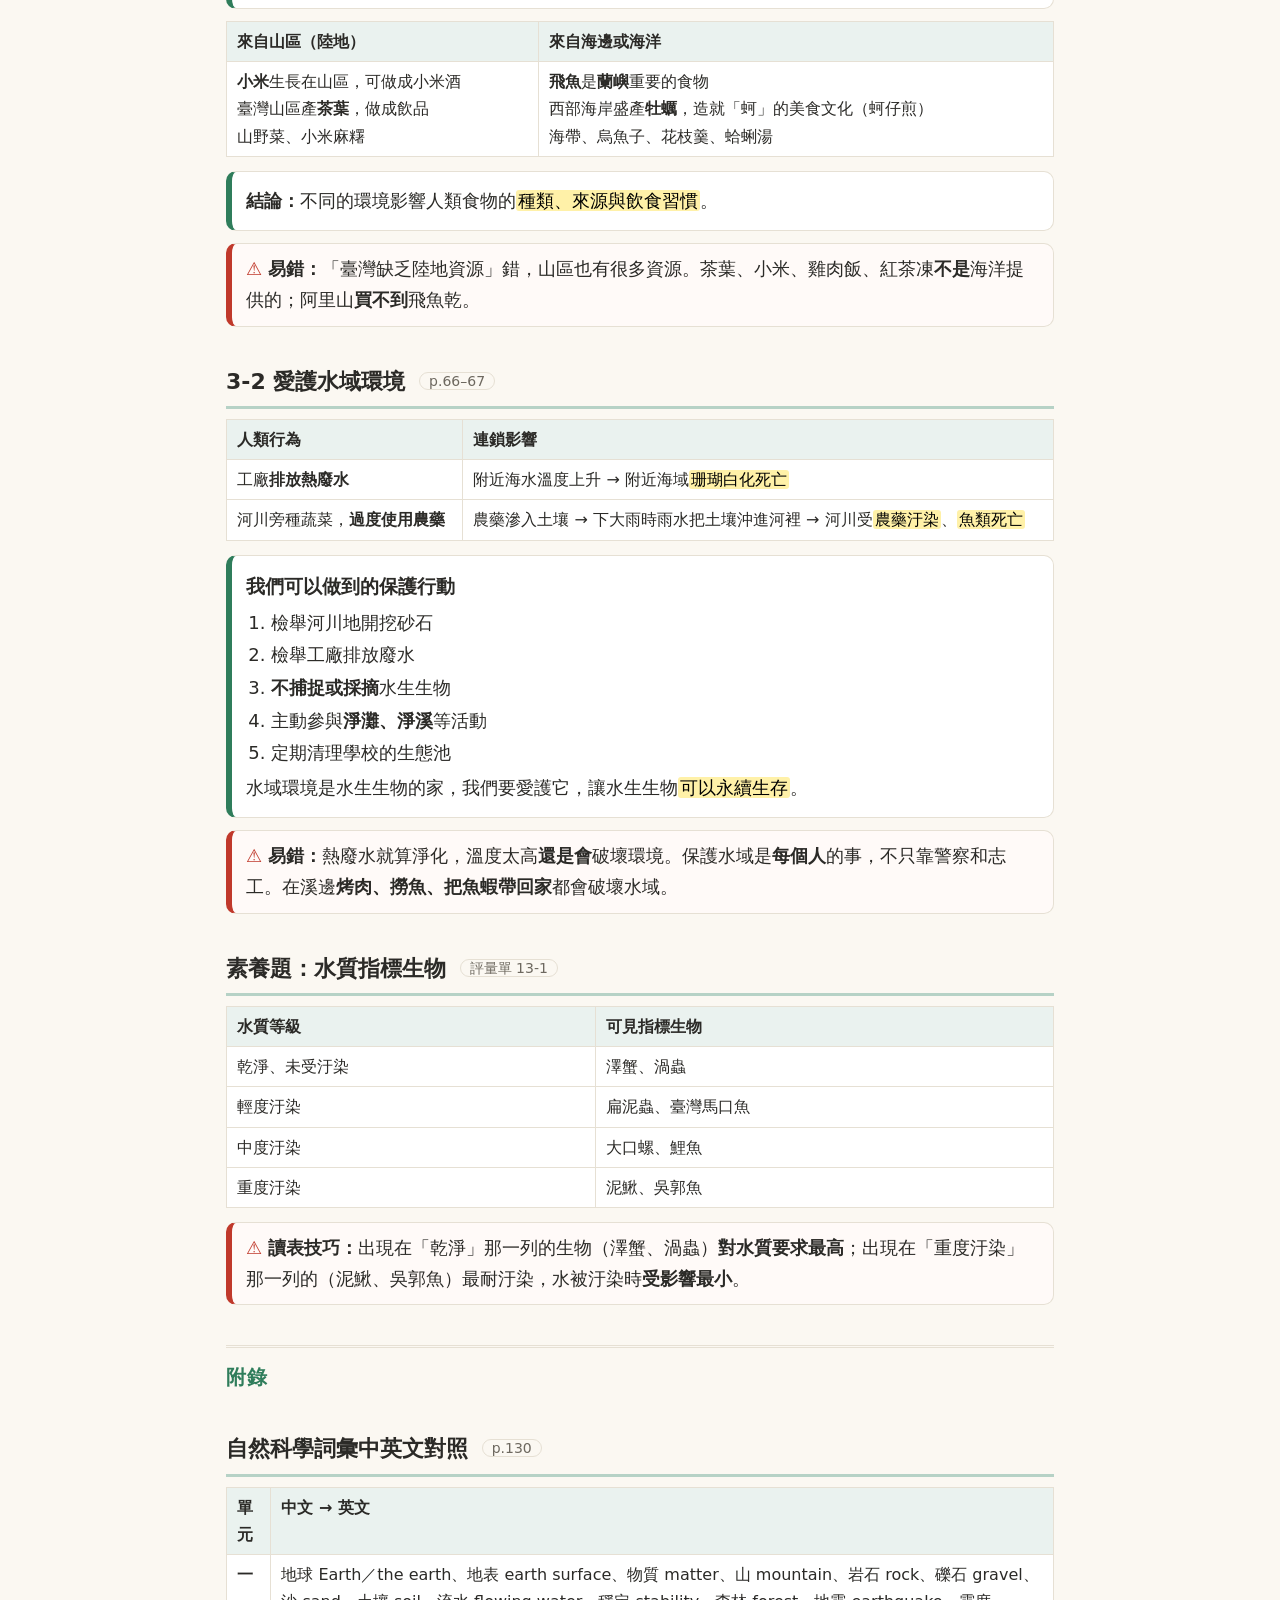
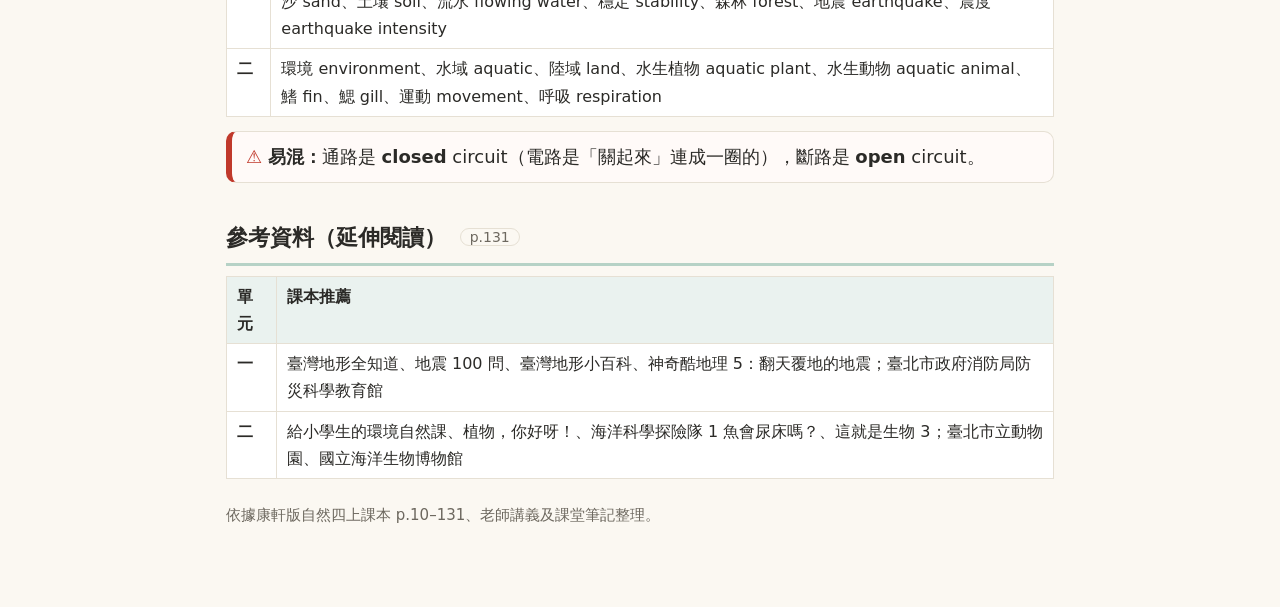
==== commit 5ee658e0: "改版為 midterm-3a 架構：首頁卡片、各科重點整理與考卷式練習卷 - 共用 assets/style.css、assets/quiz.js（沿用 midterm-3a），四上額外樣式放 ass" ====
--- a/science.html
+++ b/science.html
@@ -1,1004 +1 @@
-<!doctype html><html lang="zh-Hant"><head><meta charset="utf-8"><meta name="viewport" content="width=device-width,initial-scale=1,viewport-fit=cover"><style>body{margin:0}</style></head><body>
-<title>自然四上期中複習</title>
-<meta name="claude:viewport-fit-sides" content="cover">
-<link rel="preconnect" href="https://fonts.googleapis.com">
-<link rel="stylesheet" href="https://fonts.googleapis.com/css2?family=LXGW+WenKai+TC:wght@400;700&family=Noto+Sans+TC:wght@400;500;700&display=swap">
-<style>
-/* Layout: 同社會複習本 — 單欄閱讀，色票區塊，最後可點選練習題 */
-:root{
-  --paper:#f3f6f1; --card:#ffffff; --ink:#1f2a24; --muted:#5b6b62; --line:#d5ded7;
-  --plain:#8fbf6a; --hill:#d9b25a; --mount:#a8693c; --water:#2f7fb8; --accent:#c2412d;
-  --ok:#2e8b57; --okbg:#e3f3e9; --bad:#c2412d; --badbg:#fbe9e5; --hl:#fff1b8;
-  --f-disp:"LXGW WenKai TC","Kaiti TC","BiauKai",serif;
-  --f-body:"Noto Sans TC","PingFang TC","Microsoft JhengHei",sans-serif;
-  color-scheme:light;
-}
-@media (prefers-color-scheme:dark){:root:not([data-theme="light"]){
-  --paper:#141a17; --card:#1d2420; --ink:#e7eee9; --muted:#9fb0a6; --line:#2f3a34;
-  --plain:#7fb05c; --hill:#d0a74e; --mount:#c98a5a; --water:#5aa6dd; --accent:#ef7a63;
-  --ok:#5cc18a; --okbg:#1c3327; --bad:#ef7a63; --badbg:#3a221d; --hl:#4a4214; color-scheme:dark}}
-:root[data-theme="dark"]{
-  --paper:#141a17; --card:#1d2420; --ink:#e7eee9; --muted:#9fb0a6; --line:#2f3a34;
-  --plain:#7fb05c; --hill:#d0a74e; --mount:#c98a5a; --water:#5aa6dd; --accent:#ef7a63;
-  --ok:#5cc18a; --okbg:#1c3327; --bad:#ef7a63; --badbg:#3a221d; --hl:#4a4214; color-scheme:dark}
-body{background:var(--paper);color:var(--ink);font-family:var(--f-body);font-size:16px;line-height:1.75}
-.wrap{max-width:760px;margin:0 auto;padding-block:28px 64px;padding-left:max(16px,env(safe-area-inset-left,0px));padding-right:max(16px,env(safe-area-inset-right,0px));display:flex;flex-direction:column;gap:28px}
-h1,h2,h3{font-family:var(--f-disp);text-wrap:balance;line-height:1.3;margin:0}
-h1{font-size:2rem}
-h2{font-size:1.45rem;display:flex;align-items:center;gap:10px}
-h2 .pg{font-family:var(--f-body);font-size:.75rem;font-weight:500;color:var(--muted);border:1px solid var(--line);border-radius:99px;padding:1px 9px;letter-spacing:.04em}
-h3{font-size:1.1rem}
-.unit{font-family:var(--f-disp);font-size:1.15rem;color:var(--accent);border-top:3px double var(--line);padding-top:14px;letter-spacing:.06em}
-p{margin:0}
-.lede{color:var(--muted)}
-.contour{height:10px;background:linear-gradient(90deg,var(--plain) 0 30%,var(--hill) 30% 55%,var(--mount) 55% 80%,var(--water) 80%);border-radius:2px}
-section{display:flex;flex-direction:column;gap:14px}
-.box{background:var(--card);border:1px solid var(--line);border-radius:10px;padding:16px 18px;display:flex;flex-direction:column;gap:10px}
-ul{margin:0;padding-left:1.2em}
-li+li{margin-top:4px}
-mark{background:var(--hl);color:inherit;padding:0 2px;border-radius:2px}
-.trap{border-left:4px solid var(--accent);background:var(--badbg);border-radius:0 8px 8px 0;padding:10px 14px}
-.trap b{color:var(--accent)}
-.tbl{overflow-x:auto}
-table{border-collapse:collapse;width:100%;min-width:0;font-size:.95rem;overflow-wrap:anywhere}
-@media (max-width:560px){th,td{padding:6px 5px;font-size:.88rem;line-height:1.55}.box{padding:12px 12px}}
-.wrap{overflow-x:clip}
-td:first-child b{white-space:nowrap}
-svg{max-width:100%}
-th,td{border-bottom:1px solid var(--line);padding:8px 10px;text-align:left;vertical-align:top}
-th{font-weight:700;color:var(--muted);font-size:.85rem;letter-spacing:.04em}
-td.num{font-variant-numeric:tabular-nums;white-space:nowrap}
-.sw{display:inline-block;width:12px;height:12px;border-radius:3px;margin-right:6px;vertical-align:-1px}
-/* 階層圖 */
-.tree{overflow-x:auto}
-.tree svg{min-width:640px;width:100%;height:auto;display:block}
-.tree text{font-family:var(--f-body);fill:var(--ink)}
-/* terrain ladder */
-.ladder svg{width:100%;height:auto;display:block}
-.ladder text{font-family:var(--f-body);fill:var(--ink)}
-/* quiz */
-.score{position:sticky;top:env(safe-area-inset-top,0px);z-index:5;background:var(--paper);padding-block:8px;display:flex;justify-content:space-between;align-items:center;gap:12px;border-bottom:1px solid var(--line)}
-.score b{font-variant-numeric:tabular-nums;font-size:1.1rem}
-button{font:inherit;color:inherit}
-.reset{border:1px solid var(--line);background:var(--card);border-radius:8px;padding:4px 12px;cursor:pointer}
-.q{background:var(--card);border:1px solid var(--line);border-radius:10px;padding:14px 16px;display:flex;flex-direction:column;gap:10px}
-.q .tag{font-size:.78rem;color:var(--muted);letter-spacing:.05em}
-.q .stem{font-weight:500}
-.opts{display:flex;flex-wrap:wrap;gap:8px}
-.opt{border:1.5px solid var(--line);background:var(--paper);border-radius:8px;padding:6px 12px;cursor:pointer;text-align:left;min-height:40px}
-.opt:hover{border-color:var(--water)}
-.opt:focus-visible,.reset:focus-visible{outline:3px solid var(--water);outline-offset:2px}
-.opt.right{border-color:var(--ok);background:var(--okbg)}
-.opt.wrong{border-color:var(--bad);background:var(--badbg);text-decoration:line-through}
-.opt:disabled{cursor:default}
-.why{font-size:.93rem;border-radius:8px;padding:8px 12px;background:var(--okbg)}
-.why.no{background:var(--badbg)}
-.scope{display:flex;flex-wrap:wrap;gap:8px;align-items:center}
-.scope button{border:1.5px solid var(--line);background:var(--card);border-radius:99px;padding:4px 14px;cursor:pointer;min-height:36px}
-.scope button[aria-pressed="true"]{border-color:var(--accent);background:var(--badbg);font-weight:700}
-.later{display:flex;flex-direction:column;gap:28px}
-body.s12 .later{display:none}
-footer{color:var(--muted);font-size:.85rem}
-@media (prefers-reduced-motion:no-preference){.why{animation:in .25s ease-out}@keyframes in{from{transform:translateY(-4px)}}}
-</style>
-<div class="wrap">
-<header style="display:flex;flex-direction:column;gap:10px">
-  <a href="./" style="display:inline-block;font-size:.95rem;color:var(--water);text-decoration:none;margin-bottom:4px">← 回首頁</a>
-
-  <div class="contour" aria-hidden="true"></div>
-  <h1>自然四上 · 期中複習本</h1>
-  <p class="lede">康軒自然 四上。<b>期中考只考第一、二單元</b>（課本 p.10–71），預設只顯示這兩個單元和它們的練習題。第三、四單元留著給下次段考，按「全冊」就看得到。先讀重點和「易錯點」，最後做練習題，點選後立刻看答案和理由。</p>
-  <div class="scope" role="group" aria-label="範圍"><span>範圍：</span><button type="button" data-s="12" aria-pressed="true">期中考（一、二單元）</button><button type="button" data-s="all" aria-pressed="false">全冊（一到四單元）</button></div>
-</header>
-
-<div class="unit">第一單元　地表的靜與動</div>
-
-<section>
-  <h2>單元地圖 <span class="pg">p.10–11</span></h2>
-  <div class="tbl box" style="padding:6px 10px"><table>
-    <tr><th>活動</th><th>要回答的問題</th><th>關鍵字</th></tr>
-    <tr><td><b>1 地表物質有什麼</b></td><td>地表上有什麼？岩石、沙、土壤哪裡不一樣？</td><td>生物、非生物、顆粒大小</td></tr>
-    <tr><td><b>2 地表環境會變動嗎</b></td><td>什麼會改變地表？人類做了什麼？</td><td>風、流水、人類開發、水土保持</td></tr>
-    <tr><td><b>3 怎樣做好地震防災</b></td><td>地震會造成什麼？平時、發生時、發生後要做什麼？</td><td>九二一、地震報告、震度、防災</td></tr>
-  </table></div>
-</section>
-
-<section>
-  <h2>1-1 地表環境有什麼 <span class="pg">p.12–15</span></h2>
-  <div class="box">
-    <p>地表上有高山、平原、河流、海洋等環境。地表上<mark>除了生物之外，還有非生物</mark>，例如<b>空氣、水和岩石</b>。</p>
-    <p>生存在地表的生物<mark>必須依靠空氣和水</mark>才能生存；有些生物<mark>只適合生存在特定的環境</mark>。</p>
-  </div>
-  <div class="tbl box" style="padding:6px 10px"><table>
-    <tr><th>生物</th><th>適合的環境</th></tr>
-    <tr><td>植物</td><td>岩縫裡長出植物</td></tr>
-    <tr><td>植物（馬鞍藤）</td><td>沙丘上<b>匍匐</b>生長</td></tr>
-    <tr><td>螞蟻</td><td>土壤裡有蟻窩</td></tr>
-    <tr><td><b>西瓜</b></td><td>適合種在<mark>鬆散、排水性好</mark>的土壤（沙地）</td></tr>
-    <tr><td><b>水稻</b></td><td>在<mark>有點黏性的溼潤</mark>土壤，才長得好</td></tr>
-    <tr><td><b>栗喉蜂虎</b>（鳥）</td><td>在<mark>陡峭的土丘</mark>鑽洞棲息</td></tr>
-    <tr><td><b>招潮蟹</b></td><td>棲息在<mark>鬆軟的海濱泥灘地</mark></td></tr>
-  </table></div>
-  <div class="trap"><b>易錯：</b>「不同的地表環境，都適合所有植物生長」是錯的。西瓜要鬆散排水好的土，水稻要黏溼的土，換了環境就長不好。招潮蟹住泥灘，<b>不是沙丘</b>。</div>
-</section>
-
-<section>
-  <h2>1-2 地表物質大不同 <span class="pg">p.16–17</span></h2>
-  <div class="box">
-    <svg viewBox="0 0 520 120" role="img" aria-label="礫石、沙、土壤顆粒由大到小" style="width:100%;height:auto;display:block">
-      <g style="fill:var(--mount)"><circle cx="50" cy="55" r="22"/><circle cx="92" cy="60" r="18"/><circle cx="70" cy="30" r="15"/></g>
-      <g style="fill:var(--hill)"><circle cx="230" cy="52" r="6"/><circle cx="246" cy="48" r="5"/><circle cx="240" cy="62" r="6"/><circle cx="256" cy="60" r="5"/><circle cx="222" cy="66" r="5"/><circle cx="262" cy="47" r="4"/></g>
-      <g style="fill:var(--plain)"><circle cx="410" cy="52" r="2.5"/><circle cx="418" cy="56" r="2.5"/><circle cx="424" cy="50" r="2.5"/><circle cx="414" cy="62" r="2.5"/><circle cx="430" cy="60" r="2.5"/><circle cx="406" cy="60" r="2.5"/><circle cx="422" cy="64" r="2.5"/><circle cx="434" cy="54" r="2.5"/></g>
-      <g font-size="15" font-weight="700" text-anchor="middle" style="fill:var(--ink);font-family:var(--f-body)"><text x="72" y="100">礫石</text><text x="242" y="100">沙</text><text x="420" y="100">土壤</text></g>
-      <g font-size="12" text-anchor="middle" style="fill:var(--muted);font-family:var(--f-body)"><text x="72" y="116">最大・摸起來粗粗的</text><text x="242" y="116">中間</text><text x="420" y="116">最小・摸起來細細的</text></g>
-    </svg>
-    <p>地表的岩石、沙和土壤是大部分生物生存的場所。岩石<mark>碎裂</mark>成礫石，礫石顆粒<b>最大</b>、摸起來<b>粗粗的</b>；土壤顆粒<b>最小</b>、摸起來<b>細細的</b>。</p>
-  </div>
-  <div class="tbl box" style="padding:6px 10px"><table>
-    <tr><th>生活中的應用</th><th>用到什麼</th></tr>
-    <tr><td>堅硬的岩塊鋪設<b>步道</b></td><td>岩石</td></tr>
-    <tr><td>岩石切割後<b>蓋房子</b></td><td>岩石</td></tr>
-    <tr><td>肥沃的土壤讓<b>農作物</b>生長良好</td><td>土壤</td></tr>
-  </table></div>
-</section>
-
-<section>
-  <h2>2-1 變動的大地 <span class="pg">p.18–20</span></h2>
-  <div class="box">
-    <p>在不同時間觀察相同地方，地表環境會變得不一樣。</p>
-    <ul>
-      <li><b>沙丘</b>半年前後形狀不同 → <mark>風</mark>吹的</li>
-      <li>下大雨後<b>山坡地崩塌</b> → <mark>流水</mark>（雨水沖刷）</li>
-    </ul>
-  </div>
-  <div class="box">
-    <h3>流水作用實驗（小恩這一組）</h3>
-    <p>① 把礫石、沙和土壤混合，在容器中堆成土堆 → ② 從土堆上方澆水 → ③ 觀察並記錄。</p>
-    <svg viewBox="0 0 520 130" role="img" aria-label="澆水後顆粒越小被搬得越遠" style="width:100%;height:auto;display:block">
-      <line x1="10" y1="100" x2="510" y2="100" stroke="var(--line)" stroke-width="2"/>
-      <path d="M40 100 L95 40 L150 100 Z" style="fill:var(--mount)" opacity=".75"/>
-      <g style="fill:var(--mount)"><circle cx="165" cy="94" r="6"/><circle cx="180" cy="95" r="5"/></g>
-      <g style="fill:var(--hill)"><circle cx="230" cy="96" r="3.5"/><circle cx="246" cy="97" r="3"/><circle cx="262" cy="96" r="3.5"/><circle cx="278" cy="97" r="3"/></g>
-      <g style="fill:var(--plain)"><circle cx="340" cy="98" r="2"/><circle cx="360" cy="98" r="2"/><circle cx="385" cy="98" r="2"/><circle cx="410" cy="98" r="2"/><circle cx="440" cy="98" r="2"/><circle cx="470" cy="98" r="2"/></g>
-      <path d="M180 70 H470" stroke="var(--water)" stroke-width="2" marker-end="url(#ar)"/>
-      <defs><marker id="ar" viewBox="0 0 10 10" refX="9" refY="5" markerWidth="7" markerHeight="7" orient="auto"><path d="M0 0 L10 5 L0 10 Z" style="fill:var(--water)"/></marker></defs>
-      <g font-size="13" text-anchor="middle" style="fill:var(--ink);font-family:var(--f-body)"><text x="320" y="62">水流方向</text><text x="172" y="120">礫石：近</text><text x="254" y="120">沙：中</text><text x="405" y="120">土壤：最遠</text></g>
-    </svg>
-    <p><b>結論：</b>流水會把地表物質<mark>搬到其他地方堆起來</mark>。<mark>顆粒越小</mark>的物質，被搬得<b>越遠</b>；<mark>流水作用越強</mark>（水越多），被搬得<b>越遠</b>。地表產生新樣貌後，會<b>暫時趨於穩定</b>。</p>
-    <p>對著土堆搧風也一樣：<b>風和流水一樣，都會使地表物質移動。</b></p>
-  </div>
-  <div class="trap"><b>易錯：</b>①「土堆的樣貌不會改變」錯。②「顆粒越小越不容易被搬走」錯，剛好相反。③「只有礫石會被搬走，沙和土壤留在原地」錯。④「澆更多的水，物質被搬得越遠」<b>對</b>。</div>
-</section>
-
-<section>
-  <h2>2-2 人類對大地的影響 <span class="pg">p.21–22</span></h2>
-  <div class="tbl box" style="padding:6px 10px"><table>
-    <tr><th>人類行為</th><th>造成的影響</th><th>保護的做法</th></tr>
-    <tr><td><b>過度開發森林</b>（砍伐）</td><td>下大雨後容易發生<mark>土石流</mark></td><td>避免砍伐森林，維持森林的完整性</td></tr>
-    <tr><td><b>開闢山坡地種蔬菜</b></td><td>下大雨時雨水把土壤沖進河裡，<mark>河水變黃濁</mark></td><td>裸露的山坡地種植植物，避免地表物質持續流失</td></tr>
-    <tr><td><b>在河川地開挖砂石</b></td><td>河道改變，周圍環境受影響</td><td>整治河川，防止河床、河岸持續受河水沖刷</td></tr>
-  </table></div>
-  <div class="box">
-    <h3>課堂補充：土石流的三個條件</h3>
-    <p>① 要有<mark>大量的水</mark>（例如大雨）　② 要有<mark>鬆散的土石</mark>　③ <mark>坡度要夠</mark>（夠陡）</p>
-    <p>過度開發森林 → 樹根抓不住土石，土石變鬆散 → 再加上大雨 → 容易發生土石流。</p>
-  </div>
-  <div class="trap"><b>易錯：</b>「地震和過度砍伐山林一樣是人類行為」錯。<b>地震是自然現象</b>，砍伐森林才是人類行為。保護地表的做法是「<b>整治河川</b>」；開發山林、開挖礦產、開挖河川砂石都是破壞。</div>
-</section>
-
-<section>
-  <h2>3-1 地震了 <span class="pg">p.23–24</span></h2>
-  <div class="box">
-    <p>地震是<mark>自然的現象</mark>。除了風、流水的作用，<b>強烈地震也會造成地表變動</b>。例如<mark>民國 88 年 9 月 21 日</mark>凌晨的<b>九二一大地震</b>。</p>
-  </div>
-  <div class="tbl box" style="padding:6px 10px"><table>
-    <tr><th>地震造成的<b>地表變動</b>（樣貌改變）</th><th>地震造成的<b>災害</b>（危害安全）</th></tr>
-    <tr><td>地面隆起、斷裂<br>山坡地崩塌<br>堰塞湖<br>斷層瀑布</td><td>引發火災<br>屋內物品散落一地<br>橋梁斷裂<br>樓房傾斜、倒塌<br>鐵軌變形彎曲<br>水壩破裂</td></tr>
-  </table></div>
-  <div class="trap"><b>易錯：</b>「斷層瀑布」是河道中突然<b>隆起</b>形成的，原因是<b>地震</b>，不是流水作用。「減少降雨」、「河川流水量減少」、「河水暴漲」都<b>不是</b>地震造成的。也不是每次地震都會有肉眼看得到的劇烈變化。</div>
-</section>
-
-<section>
-  <h2>知識庫：地震報告 <span class="pg">p.25</span></h2>
-  <div class="box"><p>地震發生後，<mark>中央氣象署</mark>會在最快的時間內發布地震報告，讓民眾了解地震的<b>地點</b>及<b>各地的震度</b>等訊息。（想查地震資訊 → 中央氣象署網站）</p></div>
-  <div class="tbl box" style="padding:6px 10px"><table>
-    <tr><th>名詞</th><th>說明</th></tr>
-    <tr><td><b>震源</b></td><td>引發地震的位置（在地底下）</td></tr>
-    <tr><td><b>震央</b></td><td>震源在地表的投影，是<mark>地表最靠近震源</mark>的地點</td></tr>
-    <tr><td><b>震源深度</b></td><td>震央到震源的距離</td></tr>
-    <tr><td><b>地震規模</b></td><td>震源<mark>釋放出的能量大小</mark>。世界通用<b>芮氏規模（M<sub>L</sub>）</b>。<b>一次地震只有一個規模。</b></td></tr>
-    <tr><td><b>震度</b></td><td><mark>人體感受</mark>地面搖動或<mark>建築物受破壞</mark>的程度。<b>同一次地震，各地震度可能不同。</b></td></tr>
-  </table></div>
-  <div class="trap"><b>易錯：</b>規模看「能量」，震度看「感受和破壞」，不要搞反。地震報告裡<b>沒有</b>「各地受災情形」。</div>
-</section>
-
-<section>
-  <h2>知識庫：震度分級 <span class="pg">p.26–27</span></h2>
-  <div class="box">
-    <svg viewBox="0 0 520 70" role="img" aria-label="震度十個等級" style="width:100%;height:auto;display:block">
-      <g font-size="13" font-weight="700" text-anchor="middle" style="font-family:var(--f-body)">
-        <rect x="2" y="10" width="48" height="34" rx="5" style="fill:var(--okbg)"/><text x="26" y="32" style="fill:var(--ink)">0</text>
-        <rect x="54" y="10" width="48" height="34" rx="5" style="fill:var(--okbg)"/><text x="78" y="32" style="fill:var(--ink)">1</text>
-        <rect x="106" y="10" width="48" height="34" rx="5" style="fill:var(--okbg)"/><text x="130" y="32" style="fill:var(--ink)">2</text>
-        <rect x="158" y="10" width="48" height="34" rx="5" style="fill:var(--hl)"/><text x="182" y="32" style="fill:var(--ink)">3</text>
-        <rect x="210" y="10" width="48" height="34" rx="5" style="fill:var(--hl)"/><text x="234" y="32" style="fill:var(--ink)">4</text>
-        <rect x="262" y="10" width="48" height="34" rx="5" style="fill:var(--hill)"/><text x="286" y="32" style="fill:#1f2a24">5弱</text>
-        <rect x="314" y="10" width="48" height="34" rx="5" style="fill:var(--hill)"/><text x="338" y="32" style="fill:#1f2a24">5強</text>
-        <rect x="366" y="10" width="48" height="34" rx="5" style="fill:var(--mount)"/><text x="390" y="32" style="fill:#fff">6弱</text>
-        <rect x="418" y="10" width="48" height="34" rx="5" style="fill:var(--mount)"/><text x="442" y="32" style="fill:#fff">6強</text>
-        <rect x="470" y="10" width="48" height="34" rx="5" style="fill:var(--accent)"/><text x="494" y="32" style="fill:#fff">7</text>
-      </g>
-      <g font-size="12" text-anchor="middle" style="fill:var(--muted);font-family:var(--f-body)"><text x="26" y="62">人無感覺</text><text x="260" y="62">← 共 10 個等級 →</text><text x="494" y="62">最高</text></g>
-    </svg>
-    <ul>
-      <li><b>0 級</b>：人無感覺</li>
-      <li><b>1 級</b>：人靜止或在高樓層時，可感覺微小搖晃</li>
-      <li><b>2 級</b>：大多數人可感到搖晃，懸掛物小搖晃</li>
-      <li><b>3 級</b>：幾乎所有人都感覺搖晃，房屋震動</li>
-      <li><b>4 級</b>：令人恐懼，房屋搖動甚烈，未固定物品傾倒掉落</li>
-      <li><b>5 弱／5 強</b>：驚嚇、難以走動；家具移動翻倒；5 強門窗變形、牆壁裂痕</li>
-      <li><b>6 弱／6 強</b>：站立困難或無法站穩；6 強房屋可能損壞倒塌、地面裂痕</li>
-      <li><b>7 級</b>：無法依意志行動，房屋損壞倒塌，山崩地裂</li>
-    </ul>
-  </div>
-  <div class="trap"><b>易錯：</b>震度<b>最低 0 級（人無感覺）</b>、<b>最高 7 級</b>。5 和 6 各分強弱，所以 0、1、2、3、4、5弱、5強、6弱、6強、7 <b>一共 10 個等級</b>。級數<b>越高</b>，震動越強烈。</div>
-</section>
-
-<section>
-  <h2>3-2 地震防災準備 <span class="pg">p.28–29</span></h2>
-  <div class="tbl box" style="padding:6px 10px"><table>
-    <tr><th>時間</th><th>該做的事</th></tr>
-    <tr><td><b>平時</b></td><td>釘牢櫥櫃（固定大型家具）<br>準備避難救生包<br>熟悉逃生路線圖<br>進行防震演練</td></tr>
-    <tr><td><b>地震發生時</b></td><td>留意手機收到的<mark>國家級警報</mark>（預測震度達 4 級）<br><mark>走樓梯，不搭電梯</mark><br><mark>保護頭部</mark>（躲桌下、抓穩桌腳），注意掉落物<br>在戶外注意<b>招牌</b>或掉落物<br>正在烹煮食物時，立刻關閉瓦斯</td></tr>
-    <tr><td><b>地震發生後</b></td><td>檢查房屋有無龜裂<br>檢查瓦斯、水、電等設備<br>留意正確的地震消息</td></tr>
-  </table></div>
-  <div class="trap"><b>易錯：</b>題目問「發生時立即做什麼」，答<b>躲桌下保護頭部</b>；固定家具是「平時」，檢查瓦斯水電是「之後」。地震後<b>不要馬上開瓦斯爐</b>；地震時<b>不要坐在沙發上繼續看電視</b>。看新聞<b>不能</b>提前知道地震發生的時間和地點。</div>
-</section>
-
-<section>
-  <h2>科學閱讀：怎麼知道地震來了 <span class="pg">p.30–31</span></h2>
-  <div class="box">
-    <ul>
-      <li>臺灣地震頻繁，每年平均約有 <b>1000 次</b>有感地震</li>
-      <li><b>東漢</b>科學家<b>張衡</b>發明「<mark>地動儀</mark>」，世界上第一臺測定地震方位的科學儀器</li>
-      <li>到今天，我們<mark>仍然無法準確預測</mark>地震的發生，但能測量數據並發送緊急警示</li>
-      <li>地震測站偵測到震動後，大約 <b>20～30 秒</b>後，預計震度達 <b>4 級</b>地區的民眾手機會收到「<b>地震速報</b>」</li>
-      <li>流程：地震發生 → 地震測站偵測上下震動 → 中央氣象署演算震央、震度 → 發送地震速報給民眾</li>
-    </ul>
-  </div>
-</section>
-
-<section>
-  <h2>科學漫畫：你追我跑的沙丘移動 <span class="pg">p.32–33</span></h2>
-  <div class="box">
-    <ul>
-      <li>風把沙子吹在一起，堆積成沙丘；風吹著沙丘移動</li>
-      <li><mark>小沙丘移動得較快，大沙丘移動得較慢</mark></li>
-      <li>小沙丘不會追上大沙丘：風越過前一個沙丘時，兩個沙丘之間出現一股<b>氣流</b>，把另一個沙丘往前推，自動保持安全距離</li>
-    </ul>
-  </div>
-</section>
-
-<div class="unit">第二單元　水生生物與環境</div>
-
-<section>
-  <h2>單元地圖 <span class="pg">p.36–37</span></h2>
-  <div class="tbl box" style="padding:6px 10px"><table>
-    <tr><th>活動</th><th>要回答的問題</th><th>關鍵字</th></tr>
-    <tr><td><b>1 生物生存的環境都相同嗎</b></td><td>有哪些陸域、水域環境？各有什麼生物？怎麼調查水域？</td><td>陸域、水域、調查表</td></tr>
-    <tr><td><b>2 水生生物如何適應環境</b></td><td>水生植物、水生動物有什麼特殊構造？</td><td>漂浮性、沉水性、浮葉性、挺水性；鰭、鰓、蹼</td></tr>
-    <tr><td><b>3 如何愛護環境</b></td><td>環境提供什麼資源？怎麼保護水域？</td><td>靠山吃山、靠海吃海；熱廢水、農藥</td></tr>
-  </table></div>
-</section>
-
-<section>
-  <h2>1-1 認識生物生存的環境 <span class="pg">p.38–45</span></h2>
-  <div class="box">
-    <p>自然界中<mark>有水的環境，就是水域環境</mark>。（p.39）</p>
-  </div>
-  <div class="tbl box" style="padding:6px 10px"><table>
-    <tr><th>陸域環境</th><th>水域環境</th></tr>
-    <tr><td>高山、森林、草地</td><td>溪流、湖泊、<b>水田</b>、生態池、潮間帶、海洋</td></tr>
-  </table></div>
-  <div class="tbl box" style="padding:6px 10px"><table>
-    <tr><th>環境</th><th>環境特色</th><th>常見生物</th></tr>
-    <tr><td><b>高山</b>（陸域）</td><td>風大且寒冷</td><td>玉山圓柏、玉山箭竹、鳥類、貂</td></tr>
-    <tr><td><b>森林</b>（陸域）</td><td>有各種大型樹木，生物種類豐富</td><td>榕樹、鳥類、松鼠、蜥蜴</td></tr>
-    <tr><td><b>生態池</b>（水域）</td><td>水通常<mark>靜止不動</mark>、<mark>較淺</mark>，陽光可照到水底</td><td>睡蓮、鯉魚、龜、蛙</td></tr>
-    <tr><td><b>溪流</b>（水域）</td><td>水流動<mark>較快</mark></td><td>苔蘚、溪魚、蝦、蟹</td></tr>
-    <tr><td><b>海洋</b>（水域）</td><td><mark>最大</mark>的水域環境，生物種類很多</td><td>珊瑚、小丑魚、海龜、海豚</td></tr>
-  </table></div>
-  <div class="box">
-    <ul>
-      <li>不同<b>陸域</b>環境的<mark>高度、溫度</mark>等不一樣，因此有不同生物生存。（p.42）</li>
-      <li>不同<b>水域</b>環境的<mark>水流、水質及陽光照射情形</mark>不一樣，生存的水生生物也不同。（p.45）</li>
-      <li>用「環境與生物資料表」整理查到的資料：主題、整理者、環境類型、常見生物、<b>資料來源</b>。（p.40）</li>
-    </ul>
-  </div>
-  <div class="trap"><b>易錯：</b>森林、草地是陸域，<b>湖泊、水田是水域</b>。松鼠住在<b>森林</b>，不在溪流；海龜、海豚在<b>海洋</b>，溪流裡沒有。</div>
-</section>
-
-<section>
-  <h2>1-2 拜訪水域環境 <span class="pg">p.46–47</span></h2>
-  <div class="box"><p>水域環境有些是<mark>天然形成</mark>，有些是<mark>人為建造</mark>（例如學校生態池、水田）。</p></div>
-  <div class="tbl box" style="padding:6px 10px"><table>
-    <tr><th>要帶的物品</th><th>用途</th></tr>
-    <tr><td><b>撈網</b></td><td>採集想觀察的生物</td></tr>
-    <tr><td><b>望遠鏡</b></td><td>觀察距離較遠的生物及環境</td></tr>
-    <tr><td><b>圖鑑</b></td><td>對照及查閱水生生物資料</td></tr>
-    <tr><td><b>服裝</b></td><td>穿著適合的衣服和鞋子</td></tr>
-    <tr><td><b>水桶</b></td><td>放置水生生物（觀察完要放回）</td></tr>
-    <tr><td><b>紀錄表</b></td><td>記錄觀察結果</td></tr>
-  </table></div>
-  <div class="box">
-    <h3>水域環境調查表要寫什麼</h3>
-    <p>調查日期／時間、天氣、調查地點、調查者，加上三個調查項目：<mark>水域類型</mark>（溪流、生態池、海洋）、<mark>水流情形</mark>（急速、緩慢、靜止不動）、<mark>水生生物</mark>（有水生植物、有水生動物），最後寫「其他發現」。</p>
-  </div>
-  <div class="trap"><b>注意（課本原則）：</b>① 調查時<b>一定要有大人陪伴</b>，<b>不能到水深的地方</b>。② 觀察過的水生生物，要<b>放回原處</b>，不能帶回家。烤肉架、殺蟲劑、澆水器都不用帶；調查表<b>不用</b>記空氣品質。</div>
-</section>
-
-<section>
-  <h2>2-1 認識水生植物 <span class="pg">p.48–51</span></h2>
-  <p>水生植物和其他植物一樣，<mark>需要爭取陽光製造養分</mark>。水生植物依<mark>生長方式</mark>，大致分為四種類型。</p>
-  <div class="box" style="padding:10px 12px">
-    <svg viewBox="0 0 640 230" role="img" aria-label="四種水生植物的生長位置" style="width:100%;height:auto;display:block">
-      <rect x="0" y="60" width="640" height="130" style="fill:var(--water)" opacity=".18"/>
-      <line x1="0" y1="60" x2="640" y2="60" style="stroke:var(--water)" stroke-width="2"/>
-      <rect x="0" y="190" width="640" height="20" style="fill:var(--mount)" opacity=".55"/>
-      <g style="fill:var(--plain)">
-        <ellipse cx="80" cy="58" rx="34" ry="7"/>
-      </g>
-      <g style="stroke:var(--plain)" stroke-width="2" fill="none">
-        <path d="M70 64 v30 M80 64 v36 M90 64 v28"/>
-        <path d="M240 190 C232 160 252 130 240 100 C230 80 250 75 244 68 M260 190 C268 160 250 130 262 100"/>
-        <path d="M400 190 C405 140 380 100 395 62 M420 190 C412 140 440 100 428 62"/>
-        <path d="M560 190 V20 M580 190 V30"/>
-      </g>
-      <g style="fill:var(--plain)">
-        <ellipse cx="380" cy="58" rx="22" ry="5"/><ellipse cx="438" cy="58" rx="22" ry="5"/>
-        <ellipse cx="545" cy="24" rx="26" ry="9"/>
-      </g>
-      <circle cx="410" cy="48" r="7" style="fill:var(--accent)"/>
-      <circle cx="590" cy="22" r="8" style="fill:var(--accent)"/>
-      <g font-size="14" font-weight="700" text-anchor="middle" style="fill:var(--ink);font-family:var(--f-body)">
-        <text x="80" y="140">漂浮性</text><text x="250" y="225" font-size="13">沉水性</text><text x="410" y="140">浮葉性</text><text x="570" y="225" font-size="13">挺水性</text>
-      </g>
-      <g font-size="11.5" text-anchor="middle" style="fill:var(--muted);font-family:var(--f-body)">
-        <text x="80" y="158">根漂在水裡</text><text x="250" y="160">整株沉在水中</text><text x="410" y="158">葉平貼水面</text><text x="525" y="160">葉和花挺出</text>
-      </g>
-    </svg>
-  </div>
-  <div class="tbl box" style="padding:6px 10px"><table>
-    <tr><th>類型</th><th>根</th><th>葉、花</th><th>課本例子</th></tr>
-    <tr><td><b>漂浮性</b></td><td>漂浮在水裡</td><td>葉漂浮在水面（上）</td><td>大萍、浮萍、布袋蓮</td></tr>
-    <tr><td><b>沉水性</b></td><td>長在水底泥土裡</td><td>莖和葉沉在水中</td><td>水蘊草（課堂補充：<b>金魚藻</b>）</td></tr>
-    <tr><td><b>浮葉性</b></td><td>根和地下莖長在水底泥土裡</td><td>葉<mark>平貼</mark>在水面，花挺出水面</td><td>睡蓮、臺灣萍蓬草</td></tr>
-    <tr><td><b>挺水性</b></td><td>根和地下莖長在水底泥土裡</td><td>葉和花都<mark>挺出</mark>水面</td><td>荷花、香蒲</td></tr>
-  </table></div>
-  <div class="trap"><b>易錯：</b>分類依據是「<b>生長方式</b>」，不是水質。把陸地植物種到水裡<b>不會</b>變成水生植物。浮葉性和挺水性的根<b>都長在泥土裡</b>；差別在<b>葉子</b>：睡蓮的葉貼水面，荷花的葉挺出水面。</div>
-</section>
-
-<section>
-  <h2>2-1 水生植物的特殊構造 <span class="pg">p.52–57</span></h2>
-  <div class="tbl box" style="padding:6px 10px"><table>
-    <tr><th>植物</th><th>實驗或觀察</th><th>發現（結論）</th></tr>
-    <tr><td><b>布袋蓮</b>（漂浮性）</td><td>在水中擠壓葉柄 → 冒出氣泡<br>切開葉柄 → 許多孔洞</td><td>葉柄<mark>有儲存空氣的構造</mark>，像游泳圈，讓它漂浮在水面上</td></tr>
-    <tr><td><b>大萍</b>（漂浮性）</td><td>觀察葉子表面</td><td>葉面<mark>有細毛</mark>，讓它漂浮在水面上</td></tr>
-    <tr><td><b>水蘊草</b>（沉水性）</td><td>改變水族箱水位；用手輕輕撥動水</td><td>莖和葉<mark>柔軟</mark>且沉在水中，會<mark>隨水位高低伸展或彎曲</mark>；水位升高時跟著伸展</td></tr>
-    <tr><td><b>睡蓮</b>（浮葉性）</td><td>比較水位高、水位低</td><td>葉柄會<mark>隨水位高低伸展或彎曲</mark>，讓葉面保持平貼水面，以<b>爭取陽光</b></td></tr>
-    <tr><td><b>荷花</b>（挺水性）</td><td>① 葉面滴水 ② 切開葉柄 ③ 切開<b>蓮藕（地下莖）</b></td><td>① 荷葉<mark>不易沾水</mark>，水會變成水珠<br>②③ 葉柄和地下莖有許多<mark>中空的構造</mark>，可以<b>儲存空氣</b></td></tr>
-  </table></div>
-  <div class="box"><p><b>漂浮性的結論（p.53）：</b>漂浮性水生植物有特殊構造，有的<b>葉柄有儲存空氣的構造</b>（布袋蓮），有的<b>葉面有細毛</b>（大萍），讓它們漂浮在水面上，以適應水域環境。</p></div>
-  <div class="trap"><b>易錯：</b>①「葉面平貼水面」是睡蓮，<b>不是</b>布袋蓮。② 睡蓮<b>沒有</b>膨大葉柄，膨大的是布袋蓮。③ 睡蓮的葉<b>不是</b>堅硬挺出水面。④ 水蘊草的莖是<b>柔軟</b>的，不是堅固的。⑤ 葉面有細毛的是<b>大萍</b>；水珠滾來滾去的是<b>荷葉</b>。⑥ 切開荷花葉柄看到<b>中空管道</b>，不是白色汁液或細毛。</div>
-</section>
-
-<section>
-  <h2>2-2 認識水生動物：魚 <span class="pg">p.58–60</span></h2>
-  <div class="box">
-    <svg viewBox="0 0 520 170" role="img" aria-label="魚的身體構造" style="width:100%;height:auto;display:block">
-      <path d="M60 90 C110 35 300 35 380 85 L460 40 L440 90 L460 140 L380 95 C300 145 110 145 60 90 Z" style="fill:var(--card);stroke:var(--ink)" stroke-width="2"/>
-      <path d="M200 45 L250 18 L300 50" style="fill:var(--hill);stroke:var(--ink)" stroke-width="1.5"/>
-      <path d="M150 112 L135 140 L175 118" style="fill:var(--hill);stroke:var(--ink)" stroke-width="1.5"/>
-      <path d="M215 125 L210 150 L245 128" style="fill:var(--hill);stroke:var(--ink)" stroke-width="1.5"/>
-      <path d="M310 122 L320 148 L340 116" style="fill:var(--hill);stroke:var(--ink)" stroke-width="1.5"/>
-      <path d="M380 85 L460 40 L440 90 L460 140 L380 95 Z" style="fill:var(--hill);stroke:var(--ink)" stroke-width="1.5"/>
-      <path d="M120 60 C135 80 135 100 120 120" style="stroke:var(--accent)" stroke-width="2.5" fill="none"/>
-      <circle cx="90" cy="80" r="5" style="fill:var(--ink)"/>
-      <g font-size="13" style="fill:var(--ink);font-family:var(--f-body)">
-        <text x="250" y="14" text-anchor="middle">背鰭</text><text x="470" y="30">尾鰭</text>
-        <text x="100" y="160">胸鰭</text><text x="200" y="166">腹鰭</text><text x="325" y="166">臀鰭</text>
-        <text x="95" y="35" style="fill:var(--accent)">鰓蓋</text><text x="18" y="96">口</text>
-      </g>
-    </svg>
-    <ul>
-      <li>魚的外形主要分為<mark>頭、軀幹和鰭</mark>。身體<b>中間比較粗，頭和尾比較細</b>。</li>
-      <li>鰭：背鰭、尾鰭、胸鰭、腹鰭、臀鰭。<mark>擺動魚鰭可以控制游水方向</mark>，幫助牠在水中活動。</li>
-      <li><b>呼吸</b>：口張開、鰓蓋閉合 → 水由口進入魚鰓；口閉上、鰓蓋打開 → 水經過魚鰓流出來。魚利用<mark>口和鰓蓋不停一開一合</mark>，讓含有空氣的水流入和流出魚鰓，完成呼吸。<b>水中也有空氣。</b></li>
-    </ul>
-  </div>
-  <div class="trap"><b>易錯：</b>魚分「頭、軀幹和<b>鰭</b>」，不是頭、軀幹、四肢。魚用<b>鰓</b>呼吸，不用肺，也<b>不用</b>一直把頭探出水面。</div>
-</section>
-
-<section>
-  <h2>2-2 其他水生動物 <span class="pg">p.61–63</span></h2>
-  <div class="tbl box" style="padding:6px 10px"><table>
-    <tr><th>動物</th><th>外形和運動</th><th>呼吸</th></tr>
-    <tr><td><b>螺</b></td><td>有殼，利用<b>腹足爬行</b></td><td>鰓</td></tr>
-    <tr><td><b>蟹</b></td><td>有<mark>八隻腳及一對螯</mark>，能在水中爬行</td><td>鰓</td></tr>
-    <tr><td><b>蝦</b></td><td>有好多腳，用<b>胸足和腹足</b>在水中步行、游水</td><td>鰓</td></tr>
-    <tr><td><b>蝌蚪</b></td><td><b>擺動尾巴</b>在水中游動</td><td>鰓</td></tr>
-    <tr><td><b>龜</b></td><td>腳上有<b>蹼</b>，能在水中游水，也能在陸地爬行</td><td><mark>肺</mark></td></tr>
-    <tr><td><b>蛙</b></td><td>後腳粗壯，能跳躍；腳上大多有<b>蹼</b>，能在水中游水</td><td><mark>肺和潮溼的皮膚</mark></td></tr>
-  </table></div>
-  <div class="box"><p>蛙是蝌蚪的媽媽，可是牠們的<b>外形和呼吸方式完全不同</b>：蝌蚪用鰓，蛙用肺和皮膚。</p></div>
-  <div class="trap"><b>易錯：</b>用鰓呼吸：魚、螺、蟹、蝦、蝌蚪。用肺：<b>龜、蛙</b>。「八隻腳」是<b>蟹</b>，不是螺；螺是腹足爬行。腳上有蹼的是<b>龜和蛙</b>。不是所有水生動物都靠鰭移動。</div>
-</section>
-
-<section>
-  <h2>科學閱讀：魚類身體的祕密 <span class="pg">p.68–69</span></h2>
-  <div class="box">
-    <ul>
-      <li>地球的水域約占總面積的 <b>7/10</b>，約有 <b>34700 多種</b>魚類</li>
-      <li>魚是脊椎動物中<b>種類最多</b>的一類；通常用鰓呼吸，有些魚可以用魚鰾呼吸</li>
-      <li><b>鼻孔</b>：吻部上方有兩對鼻孔（前、後），水從前鼻孔流入、後鼻孔流出，用來「<mark>聞</mark>」水裡的味道，<b>不是用來呼吸</b></li>
-      <li><b>魚鰾</b>：魚身體裡的「游泳圈」，主要功能是<mark>調整浮力</mark>；有些魚的魚鰾還能像肺一樣交換氣體</li>
-    </ul>
-  </div>
-</section>
-
-<section>
-  <h2>3-1 環境提供豐富資源 <span class="pg">p.64–65</span></h2>
-  <div class="box">
-    <p>臺灣四面環海，擁有<mark>豐富、多樣的環境</mark>，為人們提供豐盛的食物（雞肉、米飯、魚肉、海帶）。「<b>靠山吃山，靠海吃海</b>」：環境不同，人們可使用的環境資源也不同。</p>
-  </div>
-  <div class="tbl box" style="padding:6px 10px"><table>
-    <tr><th>來自山區（陸地）</th><th>來自海邊或海洋</th></tr>
-    <tr><td><b>小米</b>生長在山區，可做成小米酒<br>臺灣山區產<b>茶葉</b>，做成飲品<br>山野菜、小米麻糬</td><td><b>飛魚</b>是<b>蘭嶼</b>重要的食物<br>西部海岸盛產<b>牡蠣</b>，造就「蚵」的美食文化（蚵仔煎）<br>海帶、烏魚子、花枝羹、蛤蜊湯</td></tr>
-  </table></div>
-  <div class="box"><p><b>結論：</b>不同的環境影響人類食物的<mark>種類、來源與飲食習慣</mark>。</p></div>
-  <div class="trap"><b>易錯：</b>「臺灣缺乏陸地資源」錯，山區也有很多資源。茶葉、小米、雞肉飯、紅茶凍<b>不是</b>海洋提供的；阿里山<b>買不到</b>飛魚乾。</div>
-</section>
-
-<section>
-  <h2>3-2 愛護水域環境 <span class="pg">p.66–67</span></h2>
-  <div class="tbl box" style="padding:6px 10px"><table>
-    <tr><th>人類行為</th><th>連鎖影響</th></tr>
-    <tr><td>工廠<b>排放熱廢水</b></td><td>附近海水溫度上升 → 附近海域<mark>珊瑚白化死亡</mark></td></tr>
-    <tr><td>河川旁種蔬菜，<b>過度使用農藥</b></td><td>農藥滲入土壤 → 下大雨時雨水把土壤沖進河裡 → 河川受<mark>農藥汙染</mark>、<mark>魚類死亡</mark></td></tr>
-  </table></div>
-  <div class="box">
-    <h3>我們可以做到的保護行動</h3>
-    <ol style="margin:0;padding-left:1.4em">
-      <li>檢舉河川地開挖砂石</li>
-      <li>檢舉工廠排放廢水</li>
-      <li><b>不捕捉或採摘</b>水生生物</li>
-      <li>主動參與<b>淨灘、淨溪</b>等活動</li>
-      <li>定期清理學校的生態池</li>
-    </ol>
-    <p>水域環境是水生生物的家，我們要愛護它，讓水生生物<mark>可以永續生存</mark>。</p>
-  </div>
-  <div class="trap"><b>易錯：</b>熱廢水就算淨化，溫度太高<b>還是會</b>破壞環境。保護水域是<b>每個人</b>的事，不只靠警察和志工。在溪邊<b>烤肉、撈魚、把魚蝦帶回家</b>都會破壞水域。</div>
-</section>
-
-<section>
-  <h2>素養題：水質指標生物 <span class="pg">評量單 13-1</span></h2>
-  <div class="tbl box" style="padding:6px 10px"><table>
-    <tr><th>水質等級</th><th>可見指標生物</th></tr>
-    <tr><td>乾淨、未受汙染</td><td>澤蟹、渦蟲</td></tr>
-    <tr><td>輕度汙染</td><td>扁泥蟲、臺灣馬口魚</td></tr>
-    <tr><td>中度汙染</td><td>大口螺、鯉魚</td></tr>
-    <tr><td>重度汙染</td><td>泥鰍、吳郭魚</td></tr>
-  </table></div>
-  <div class="trap"><b>讀表技巧：</b>出現在「乾淨」那一列的生物（澤蟹、渦蟲）<b>對水質要求最高</b>；出現在「重度汙染」那一列的（泥鰍、吳郭魚）最耐汙染，水被汙染時<b>受影響最小</b>。</div>
-</section>
-
-<div class="later">
-<div class="unit">第三單元　有趣的聲光現象</div>
-
-<section>
-  <h2>單元地圖 <span class="pg">p.72–73</span></h2>
-  <div class="tbl box" style="padding:6px 10px"><table>
-    <tr><th>活動</th><th>要回答的問題</th><th>關鍵字</th></tr>
-    <tr><td><b>1 聲音如何產生和傳播</b></td><td>聲音怎麼來？大小聲和什麼有關？怎麼傳到耳朵？</td><td>振動、氣體／液體／固體</td></tr>
-    <tr><td><b>2 光有什麼特性</b></td><td>為什麼看得見？光怎麼走？遇到鏡子會怎樣？</td><td>光源、直線行進、影子、反射</td></tr>
-    <tr><td><b>3 如何應用聲與光</b></td><td>生活中哪裡用到聲和光？</td><td>警示、指示、裝飾、娛樂</td></tr>
-  </table></div>
-</section>
-
-<section>
-  <h2>1-1 聲音的產生 <span class="pg">p.74–77</span></h2>
-  <div class="box">
-    <p>敲門、彈吉他、敲桌面、說話時摸喉嚨……都會讓物體<b>振動</b>。</p>
-    <p><b>結論：</b><mark>聲音是由物體振動產生的。</mark></p>
-  </div>
-  <div class="box">
-    <h3>知識庫：動物的聲音</h3>
-    <p>不同的動物會發出不同的聲音來溝通：<b>雄蟋蟀摩擦翅膀</b>發聲求偶；<b>海豚</b>利用聲音探測周圍環境、尋找食物、聯絡夥伴。</p>
-  </div>
-</section>
-
-<section>
-  <h2>1-2 聲音的大小 <span class="pg">p.78–79</span></h2>
-  <div class="box">
-    <p><b>橡皮筋實驗：</b>手把橡皮筋拉 1 公分和 4 公分再放開。拉得<b>越長，用的力越大</b>，橡皮筋振動越大，聲音越大。（也可以撥動尺、用大小力敲桌子看水面）</p>
-    <div class="tbl"><table>
-      <tr><th>手拉橡皮筋</th><th>橡皮筋振動</th><th>發出聲音</th></tr>
-      <tr><td>1 公分</td><td>小</td><td>小</td></tr>
-      <tr><td>4 公分</td><td>大</td><td>大</td></tr>
-    </table></div>
-    <p><b>結論：</b>物體<mark>振動小，聲音較小</mark>；物體<mark>振動大，聲音較大</mark>；當物體<mark>振動停止時，聲音也會停止</mark>。</p>
-  </div>
-  <div class="trap"><b>注意：</b>不可以朝著人彈射橡皮筋；橡皮筋勿過度拉扯，避免斷裂。<br><b>易錯：</b>聲音大小看「振動大小」。用手按住正在響的物體，振動停止，聲音就停了。</div>
-</section>
-
-<section>
-  <h2>1-3 聲音的傳播 <span class="pg">p.80–82</span></h2>
-  <div class="tbl box" style="padding:6px 10px"><table>
-    <tr><th>透過</th><th>課本例子</th></tr>
-    <tr><td><b>氣體</b>（空氣）</td><td>物體振動時，周圍的<mark>空氣隨著振動</mark>，把聲音傳到耳朵（鳴槍、加油聲）</td></tr>
-    <tr><td><b>液體</b>（水）</td><td>音樂從空氣透過水傳出去，水中的舞者聽得見；<b>海豚</b>的聲音透過水傳播，互相溝通</td></tr>
-    <tr><td><b>固體</b></td><td>耳朵<b>靠在桌面</b>聽敲擊聲，和在空氣中聽起來不一樣；耳朵<b>貼在門板</b>聽到門外聲音；<b>傳聲筒</b>（紙杯＋棉線）</td></tr>
-  </table></div>
-  <div class="box">
-    <h3>知識庫：無聲的外太空</h3>
-    <p>太空中<mark>沒有空氣</mark>，也沒有其他可以傳播聲音的介質，實際上<b>聽不到任何聲音</b>。太空人必須透過<b>電子設備</b>才能交談。</p>
-  </div>
-  <div class="trap"><b>易錯：</b>聲音<b>可以</b>在水中、固體中傳播，不是只靠空氣。太空中<b>聽不到</b>聲音（沒有空氣）。</div>
-</section>
-
-<section>
-  <h2>2-1 生活中的光 <span class="pg">p.83</span></h2>
-  <div class="box">
-    <p>我們能清楚看見物體，是因為物體會<mark>發光</mark>，或是有<mark>光照射在物體上</mark>。</p>
-    <p>本身能發光的物體，稱為<b>光源</b>，例如：<b>太陽、點燃的蠟燭、手電筒</b>、平板電腦螢幕。</p>
-  </div>
-  <div class="trap"><b>易錯：</b>月亮、鏡子、不鏽鋼杯本身<b>不會發光</b>，不是光源；它們是反射別的光。停電時平板螢幕仍看得見，因為螢幕會發光。</div>
-</section>
-
-<section>
-  <h2>2-2 光如何行進 <span class="pg">p.84–85</span></h2>
-  <div class="box" style="padding:10px 12px">
-    <svg viewBox="0 0 520 130" role="img" aria-label="光源、物體、影子" style="width:100%;height:auto;display:block">
-      <polygon points="60,65 200,30 200,100" style="fill:var(--hill)" opacity=".5"/>
-      <polygon points="215,35 440,15 440,115 215,95" style="fill:var(--muted)" opacity=".35"/>
-      <rect x="40" y="55" width="26" height="20" rx="4" style="fill:var(--accent)"/>
-      <circle cx="210" cy="65" r="30" style="fill:var(--card);stroke:var(--ink)" stroke-width="2"/>
-      <ellipse cx="450" cy="65" rx="22" ry="50" style="fill:var(--ink)" opacity=".75"/>
-      <g font-size="13" text-anchor="middle" style="fill:var(--ink);font-family:var(--f-body)"><text x="53" y="98">光源</text><text x="210" y="122">物體</text><text x="450" y="128">影子</text></g>
-    </svg>
-    <p>從雲縫透出的陽光、樹林間的陽光、車燈、舞臺燈光、雷射筆的光，都是一條<b>直線</b>。</p>
-    <p><b>結論：</b><mark>光是直線行進的</mark>；當光被物體阻擋時，在物體的<mark>另一側</mark>會形成<b>影子</b>。光沒有被阻擋，就不會形成影子。</p>
-  </div>
-</section>
-
-<section>
-  <h2>2-3 光的反射 <span class="pg">p.86–91</span></h2>
-  <div class="box">
-    <p>不鏽鋼杯、大樓的玻璃帷幕、平靜的水面都會反光。會反光的物體都有<mark>表面平滑、光亮的鏡面特徵</mark>。</p>
-    <p><b>實驗：</b>鏡子固定在透明容器側邊 → 點燃線香讓容器充滿煙（<b>更清楚看到光的路線</b>）→ 雷射筆射向鏡子 → 轉動容器改變鏡子角度。</p>
-    <p><b>結論：</b>光照射到鏡子時會<mark>改變行進方向</mark>，是光的<b>反射</b>現象。<mark>反射後的光還是直線行進</mark>；改變鏡子角度時，光的反射方向<b>也會改變</b>。</p>
-  </div>
-  <div class="trap"><b>注意：</b>不要讓雷射筆的光照射到眼睛。<br><b>易錯：</b>反射後光<b>不會</b>變成彎曲的，還是直線。容器充滿煙不是為了讓光變亮，是為了<b>看清楚光的路線</b>。</div>
-  <div class="tbl box" style="padding:6px 10px"><table>
-    <tr><th>利用光反射的物品</th><th>用途</th></tr>
-    <tr><td><b>後視鏡</b></td><td>從汽車後視鏡看見後方的路況</td></tr>
-    <tr><td><b>反光鏡</b></td><td>看到岔路、轉彎處的景物</td></tr>
-    <tr><td><b>反光板</b></td><td>腳踏車加裝，增加騎乘的安全</td></tr>
-    <tr><td><b>反光桿</b></td><td>道路上提醒駕駛，避免發生危險</td></tr>
-    <tr><td><b>反光背心</b></td><td>有警示效果，保護使用者的安全（導護老師）</td></tr>
-  </table></div>
-</section>
-
-<section>
-  <h2>3-1 生活中的聲與光 <span class="pg">p.92–93</span></h2>
-  <div class="box">
-    <p>利用聲音、光的特性，可以達到<mark>警示、指示、裝飾或娛樂</mark>等目的。</p>
-  </div>
-  <div class="tbl box" style="padding:6px 10px"><table>
-    <tr><th>目的</th><th>課本例子</th></tr>
-    <tr><td><b>警示</b></td><td>腳踏車車鈴、一氧化碳偵測警報器、救護車警示燈</td></tr>
-    <tr><td><b>指示</b></td><td>行人穿越號誌、燈塔、路燈</td></tr>
-    <tr><td><b>裝飾、娛樂</b></td><td>聖誕燈飾、聲光玩具、熱氣球光雕音樂會</td></tr>
-  </table></div>
-</section>
-
-<section>
-  <h2>3-2 聲光活動 <span class="pg">p.94–95</span></h2>
-  <div class="box">
-    <ul>
-      <li><b>小恩：</b>用<b>紙杯和棉線</b>做<b>傳聲筒</b>（應用聲音的傳播，棉線是固體）。想一想：棉線拉直，聽到的聲音會怎樣？</li>
-      <li><b>小妍：</b>把橡皮擦放在<b>兩面鏡子之間</b>，看到好多橡皮擦的影像（應用光的反射）。想一想：鏡子夾角變小時，影像數量會有什麼變化？</li>
-    </ul>
-  </div>
-  <div class="trap"><b>延伸（課本沒寫答案，供參考）：</b>傳聲筒的棉線要<b>拉直</b>，聲音才傳得清楚；兩面鏡子的<b>夾角越小，影像越多</b>。</div>
-</section>
-
-<section>
-  <h2>科學閱讀・科學漫畫 <span class="pg">p.96–99</span></h2>
-  <div class="box">
-    <h3>神奇的遙控器</h3>
-    <p>遙控器靠<mark>紅外線</mark>操控電器。紅外線是一種<b>人類眼睛看不見的光</b>，可以用來傳遞訊息。遙控器前端有一顆 <b>LED 紅外線發射器</b>。步驟：① 手對遙控器輸入指令 → ② 紅外線發射器發射訊號 → ③ 電器接收訊號，執行指令。使用時<b>不能離電器太遠</b>，也要<b>對準電器的接收器</b>。</p>
-  </div>
-  <div class="box">
-    <h3>我的聲音怎麼不一樣</h3>
-    <p>我們聽到自己的聲音同時經過<b>兩種方式</b>：① 從嘴巴發出，經過<b>空氣</b>傳回耳朵；② 在<b>體內</b>傳播。別人聽到你的聲音只有<b>經過空氣</b>，所以錄音聽起來和自己聽到的不一樣。</p>
-  </div>
-</section>
-
-<div class="unit">第四單元　好玩的電路</div>
-
-<section>
-  <h2>單元地圖 <span class="pg">p.102–103</span></h2>
-  <div class="tbl box" style="padding:6px 10px"><table>
-    <tr><th>活動</th><th>要回答的問題</th><th>關鍵字</th></tr>
-    <tr><td><b>1 如何讓燈泡發亮</b></td><td>電池、電線、燈泡怎麼接？哪些東西會導電？</td><td>正負極、通路、斷路、開關、良導體</td></tr>
-    <tr><td><b>2 電路有哪些連接方式</b></td><td>兩個電池、兩個燈泡怎麼接？亮度有什麼變化？</td><td>串聯、並聯</td></tr>
-    <tr><td><b>3 用電觀念知多少</b></td><td>小馬達怎麼轉？怎樣安全用電？</td><td>小馬達、廢電池回收、用電安全</td></tr>
-  </table></div>
-</section>
-
-<section>
-  <h2>1-1 電池、電線、燈泡的構造 <span class="pg">p.104–106</span></h2>
-  <div class="box">
-    <p>手提燈籠有<b>提把、開關、電線、燈罩</b>，提把內裝了電池。燈籠、發光棒、會亮燈的玩具車裡面，都有<mark>燈泡、電線、電池以及開關</mark>。</p>
-  </div>
-  <div class="tbl box" style="padding:6px 10px"><table>
-    <tr><th>物品</th><th>構造</th></tr>
-    <tr><td><b>電池</b></td><td>有兩極：<mark>凸起的一端是正極「＋」</mark>，<mark>平的一端是負極「－」</mark></td></tr>
-    <tr><td><b>電線</b></td><td>外面是<b>塑膠皮</b>，裡面是<b>銅線</b></td></tr>
-    <tr><td><b>燈泡</b></td><td>外有<b>玻璃罩</b>，裡面有<b>燈絲</b>。燈絲兩端分別連接導線，一條連到<mark>螺紋金屬體</mark>，另一條連到底部灰色的<mark>接點</mark></td></tr>
-  </table></div>
-  <div class="box">
-    <h3>知識庫：發光二極體（LED）</h3>
-    <p>LED 取代傳統燈泡，優點是<b>省電、壽命長</b>。連接時<mark>長腳接正極，短腳接負極</mark>，LED 才會發亮。使用前要注意<b>電壓</b>的限制。</p>
-  </div>
-  <div class="trap"><b>易錯：</b>電池<b>凸起</b>的是正極，<b>平</b>的是負極，不要記反。LED 是<b>長腳接正極</b>，接反了不會亮。</div>
-</section>
-
-<section>
-  <h2>1-1 讓燈泡發亮：通路和斷路 <span class="pg">p.107–110</span></h2>
-  <div class="box">
-    <p><b>結論：</b>將燈泡的<mark>螺紋金屬體</mark>和<mark>接點</mark>，分別利用電線連接電池的<b>正極、負極</b>，形成電路通路，燈泡就會發亮。</p>
-    <p>只用<b>一條電線</b>也可以：把燈泡接點直接碰電池一極，螺紋金屬體用電線接另一極。</p>
-  </div>
-  <div class="tbl box" style="padding:6px 10px"><table>
-    <tr><th>名稱</th><th>意思</th><th>燈泡</th></tr>
-    <tr><td><b>通路</b></td><td>當電流通過時</td><td>會發亮</td></tr>
-    <tr><td><b>斷路</b></td><td>電路沒有接好時，電流不能通過</td><td>不會發亮</td></tr>
-  </table></div>
-  <div class="box">
-    <p><b>接法正確燈泡卻不亮，可能原因：</b>電池沒電了、電線接觸不良（還有燈泡壞掉等）。</p>
-    <p><b>知識庫：燈泡座和電池座</b>，可以減少接觸不良的機率，不但方便，也能提高使用時的安全性。電池的正、負極透過<b>金屬接點與金屬彈簧</b>連接到電池座兩端的電線。</p>
-  </div>
-  <div class="trap"><b>易錯：</b>兩條電線都接在燈泡的<b>同一個地方</b>（例如都接螺紋金屬體），或兩條線都接電池同一極，都是<b>斷路</b>，燈泡不亮。</div>
-</section>
-
-<section>
-  <h2>1-2 電路與開關、導體 <span class="pg">p.111–115</span></h2>
-  <div class="box">
-    <p><b>手電筒構造：</b>燈泡、金屬片、塑膠開關、電池、金屬彈簧。開關內部有<mark>金屬片</mark>，打開開關會使金屬片移動，<mark>連接電路的兩端，形成通路</mark>。關上開關，燈泡就不亮。</p>
-  </div>
-  <div class="box">
-    <h3>哪些物品會導電</h3>
-    <p>把物品接在<b>斷開的電線兩端</b>，看燈泡會不會亮。例如迴紋針：會亮；橡皮擦：不會亮。</p>
-    <p><b>結論：</b>連接在電路中，<mark>金屬材質</mark>的物品可以使燈泡發亮。讓電流通過的物品，是<b>電的良導體</b>；無法使燈泡發亮的物品，是<b>電的不良導體</b>。</p>
-  </div>
-  <div class="tbl box" style="padding:6px 10px"><table>
-    <tr><th>良導體（燈泡會亮）</th><th>不良導體（燈泡不亮）</th></tr>
-    <tr><td>迴紋針、鋁箔紙、10 元硬幣、長尾夾的金屬部分、銅線</td><td>橡皮擦、紙、紙板、塑膠、布</td></tr>
-  </table></div>
-  <div class="box">
-    <h3>簡易開關</h3>
-    <p>用<b>迴紋針和紙板</b>、或<b>迴紋針和鋁箔紙</b>做開關，壓下或打開都能控制燈泡，因為鋁箔紙和迴紋針都是導電物品。</p>
-    <p><b>結論：</b>藉由改變電路中<mark>良導體的連接或分開</mark>，可以製成開關，使電路形成<b>通路或斷路</b>，讓生活更便利。</p>
-  </div>
-  <div class="trap"><b>注意：</b>選擇物品時要避開危險物品，例如<b>插座、電氣設備</b>。<br><b>易錯：</b>電線外面的塑膠皮、開關外面的塑膠都是<b>不良導體</b>，能導電的是裡面的銅線和金屬片。<br><b>延伸（課本只問沒答）：</b>2B 鉛筆畫出的線條含石墨，<b>可能會導電</b>，接上燈泡可能微微亮。</div>
-</section>
-
-<section>
-  <h2>2-1 電池的串聯和並聯 <span class="pg">p.116–118</span></h2>
-  <div class="tbl box" style="padding:6px 10px"><table>
-    <tr><th></th><th>電池串聯</th><th>電池並聯</th></tr>
-    <tr><td><b>接法</b></td><td>一個電池的<mark>正極連接另一個電池的負極</mark></td><td>兩個電池的<mark>正極連正極、負極連負極</mark></td></tr>
-    <tr><td><b>燈泡亮度</b></td><td>會<b>比較亮</b></td><td>維持<b>原來的亮度</b></td></tr>
-    <tr><td><b>其他</b></td><td>遙控器、電動玩具車的電池都是用串聯</td><td>電力可以<b>持續較久</b></td></tr>
-  </table></div>
-  <div class="trap"><b>注意：</b>新、舊電池<b>不可以</b>混在一起使用。<br><b>易錯：</b>電池並聯<b>不會</b>更亮，只是比較持久。</div>
-</section>
-
-<section>
-  <h2>2-2 燈泡的串聯和並聯 <span class="pg">p.119–121</span></h2>
-  <div class="tbl box" style="padding:6px 10px"><table>
-    <tr><th></th><th>燈泡串聯</th><th>燈泡並聯</th></tr>
-    <tr><td><b>接法</b></td><td>用電線將兩個燈泡連接在<mark>同一個通路</mark>上</td><td>兩個燈泡分別和電池連接，形成<mark>不同的通路</mark></td></tr>
-    <tr><td><b>燈泡亮度</b></td><td>亮度會<b>減弱</b></td><td>維持<b>原來的亮度</b></td></tr>
-    <tr><td><b>其他</b></td><td>其中一個燈泡壞掉，<b>全部燈泡都不亮</b></td><td>電池電力只能持續大約<b>一半</b>的時間</td></tr>
-  </table></div>
-  <div class="box">
-    <h3>亮度口訣（課本學習筆記 p.129）</h3>
-    <p><b>電池：串聯 ＞ 並聯</b>（電池串聯比較亮）</p>
-    <p><b>燈泡：並聯 ＞ 串聯</b>（燈泡並聯比較亮）</p>
-  </div>
-  <div class="trap"><b>易錯：</b>電池和燈泡的結論<b>剛好相反</b>，最常搞混。電池「串」比較亮；燈泡「並」比較亮。<br><b>延伸（課本只問沒答）：</b>燈泡並聯時，其中一個壞掉，另一個<b>仍然會亮</b>，因為它在不同的通路上。</div>
-</section>
-
-<section>
-  <h2>3-1 認識小馬達 <span class="pg">p.122–123</span></h2>
-  <div class="box">
-    <p>電動玩具車、手持電風扇裡面都有<b>小馬達</b>。小馬達有<b>連接電線的金屬片</b>和<b>轉動的軸心</b>。</p>
-    <p><b>結論：</b>小馬達兩側的<mark>金屬片</mark>分別連接電池的<b>正極、負極</b>，形成通路，使小馬達轉動。</p>
-    <p>應用：在紙盤上畫花紋，固定在軸心上，轉動時就能看到美麗的圖案；也能做簡易電風扇。</p>
-  </div>
-  <div class="trap"><b>延伸（課本只問沒答，供參考）：</b>電池接的方向反過來，小馬達的<b>轉動方向也會相反</b>。電池串聯時風力較強；電池並聯時風力和一個電池差不多。</div>
-</section>
-
-<section>
-  <h2>3-2 用電安全 <span class="pg">p.124–125</span></h2>
-  <div class="box">
-    <ul>
-      <li>電池內部含有<b>化學物質</b>；<mark>長期不使用的電器，應將電池取出</mark></li>
-      <li><mark>廢電池要送到指定地點回收</mark></li>
-      <li>家中大部分電器使用<b>電力公司</b>傳送過來的電力，比電池的電力<b>更強</b>，更要注意安全</li>
-    </ul>
-  </div>
-  <div class="tbl box" style="padding:6px 10px"><table>
-    <tr><th>不可以 ✗</th><th>要做到 ✓</th></tr>
-    <tr><td>用手拉扯電線拔插頭<br>用<b>潮溼的手</b>碰觸插座<br>延長線同時連接<b>太多電器</b><br>使用電器時電線<b>捲在一起</b></td><td>隨時檢查電線的<b>塑膠皮是否完整</b><br>使用電器時要將<b>插頭插好</b></td></tr>
-  </table></div>
-  <div class="box"><p><b>結論：</b>電使我們的生活更便利，使用電器時，須注意<mark>用電安全及節約用電</mark>。</p></div>
-</section>
-
-<section>
-  <h2>科學閱讀：第一顆電池的誕生 <span class="pg">p.126–127</span></h2>
-  <div class="tbl box" style="padding:6px 10px"><table>
-    <tr><th>人物</th><th>做了什麼</th><th>主張</th></tr>
-    <tr><td><b>賈法尼</b>（義大利醫生）</td><td>1786 年，用金屬手術刀碰觸死掉的蛙，蛙腿竟然跳動</td><td>「<b>生物電</b>」：動物本身會產生電流</td></tr>
-    <tr><td><b>伏打</b>（義大利科學家）</td><td>發現要用<b>不同的金屬</b>接觸，蛙腿才有反應；<b>1800 年</b>做出世界上第一顆電池：<b>伏打電池</b></td><td>「<b>金屬電</b>」：兩種不同金屬接觸而產生</td></tr>
-  </table></div>
-  <div class="box"><p><b>伏打電池：</b>把<b>銅圓板、含食鹽水的溼抹布、鋅圓板</b>依順序重複堆疊成圓柱狀，再用導線連接<b>最上層的銅圓板（正極）</b>與<b>最底層的鋅圓板（負極）</b>，形成通路並產生電力。</p></div>
-</section>
-
-</div>
-
-<div class="unit">附錄</div>
-
-<section>
-  <h2>自然科學詞彙中英文對照 <span class="pg">p.130</span></h2>
-  <div class="tbl box" style="padding:6px 10px"><table>
-    <tr><th>單元</th><th>中文 → 英文</th></tr>
-    <tr><td><b>一</b></td><td>地球 Earth／the earth、地表 earth surface、物質 matter、山 mountain、岩石 rock、礫石 gravel、沙 sand、土壤 soil、流水 flowing water、穩定 stability、森林 forest、地震 earthquake、震度 earthquake intensity</td></tr>
-    <tr><td><b>二</b></td><td>環境 environment、水域 aquatic、陸域 land、水生植物 aquatic plant、水生動物 aquatic animal、鰭 fin、鰓 gill、運動 movement、呼吸 respiration</td></tr>
-    <tr class="later"><td><b>三</b></td><td>聲 sound、光 light、振動 vibration、（聲音的）大小 sound volume、（聲音的）傳播 transmission、光源 light source、（光的）行進 propagation／travel、影子 shadow、雷射筆 laser pointer、（光的）反射 reflection</td></tr>
-    <tr class="later"><td><b>四</b></td><td>電 electricity、電路 circuit、燈泡 light bulb、電線 wire、電池 battery、通路 closed circuit、斷路 open circuit、開關 on／off、導體 conductor、串聯 series connection、並聯 parallel connection、發光二極體 light emitting diode</td></tr>
-  </table></div>
-  <div class="trap"><b>易混：</b>通路是 <b>closed</b> circuit（電路是「關起來」連成一圈的），斷路是 <b>open</b> circuit。</div>
-</section>
-
-<section>
-  <h2>參考資料（延伸閱讀） <span class="pg">p.131</span></h2>
-  <div class="tbl box" style="padding:6px 10px"><table>
-    <tr><th>單元</th><th>課本推薦</th></tr>
-    <tr><td><b>一</b></td><td>臺灣地形全知道、地震 100 問、臺灣地形小百科、神奇酷地理 5：翻天覆地的地震；臺北市政府消防局防災科學教育館</td></tr>
-    <tr><td><b>二</b></td><td>給小學生的環境自然課、植物，你好呀！、海洋科學探險隊 1 魚會尿床嗎？、這就是生物 3；臺北市立動物園、國立海洋生物博物館</td></tr>
-    <tr class="later"><td><b>三</b></td><td>神奇酷科學 9：驚天動地的聲音、這就是物理 6：光、這就是物理 10：聲音、瘋狂想像漫畫物理大百科 3、8；國立臺灣科學教育館、國立臺灣科學工藝博物館</td></tr>
-    <tr class="later"><td><b>四</b></td><td>科學史上最有梗的 20 堂化學課、阿德老師的科學教室、神奇酷科學 14：改變世界的電、這就是物理 1：電、瘋狂想像漫畫物理大百科 7；國立自然科學博物館</td></tr>
-  </table></div>
-</section>
-
-<section id="quiz">
-  <h2>練習題</h2>
-  <div class="score"><span>答對 <b id="sc">0</b> ／ 已作答 <b id="done">0</b> ／ 共 <b id="tot">0</b> 題</span><button class="reset" id="reset" type="button">重新作答</button></div>
-  <div id="qs" style="display:flex;flex-direction:column;gap:12px"></div>
-</section>
-
-<footer>依據康軒版自然四上課本 p.10–131 及課堂講義整理，水質指標生物表取自第一次成績考查素養題。練習題是重新出的題目，不是評量單原題。</footer>
-</div>
-
-<script>
-const Q=[
- // ===== 第一單元 是非 =====
- {k:'是非',q:'地表上除了生物之外，還有空氣、水和岩石等非生物。',o:['○','×'],a:0,w:'（p.13）'},
- {k:'是非',q:'西瓜和水稻都能在岩石、沙丘裡長得很好。',o:['○','×'],a:1,w:'西瓜適合鬆散排水好的土壤，水稻要黏溼的土壤。（p.15）'},
- {k:'是非',q:'招潮蟹棲息在鬆軟的海濱泥灘地。',o:['○','×'],a:0,w:'（p.15）'},
- {k:'是非',q:'土壤的顆粒最大，摸起來粗粗的。',o:['○','×'],a:1,w:'礫石最大、粗粗的；土壤最小、細細的。（p.17）'},
- {k:'是非',q:'對著土堆澆水，顆粒越小的物質被搬得越遠。',o:['○','×'],a:0,w:'（p.20）'},
- {k:'是非',q:'風不會把地表物質搬到其他地方。',o:['○','×'],a:1,w:'風和流水一樣，都會使地表物質移動。（p.20）'},
- {k:'是非',q:'地震和過度砍伐山林一樣，都是人類行為。',o:['○','×'],a:1,w:'地震是自然現象。（p.23）'},
- {k:'是非',q:'只要發生地震，地表就一定會出現肉眼看得到的劇烈變化。',o:['○','×'],a:1,w:'強烈地震才會造成明顯的地表變動。'},
- {k:'是非',q:'看新聞報導就可以提前知道地震發生的時間和地點。',o:['○','×'],a:1,w:'到今天仍然無法準確預測地震。（p.31）'},
- {k:'是非',q:'中央氣象署的地震震度一共分為 10 個等級。',o:['○','×'],a:0,w:'0、1、2、3、4、5弱、5強、6弱、6強、7，共 10 級。（p.26–27）'},
- {k:'是非',q:'震度 0 級時，人可以感受到地震。',o:['○','×'],a:1,w:'0 級是人無感覺。（p.26）'},
- {k:'是非',q:'同一次地震，各地的震度可能不同。',o:['○','×'],a:0,w:'規模只有一個，震度各地不同。（p.25）'},
- {k:'是非',q:'地震的震度級數越低，震動越強烈。',o:['○','×'],a:1,w:'級數越高越強烈。'},
- {k:'是非',q:'住在高樓層的人，地震時可以搭電梯快速逃生。',o:['○','×'],a:1,w:'要走樓梯，不搭電梯。（p.29）'},
- {k:'是非',q:'地震後可以馬上開瓦斯爐煮東西。',o:['○','×'],a:1,w:'地震後要先檢查瓦斯、水、電等設備。（p.29）'},
- // ===== 第一單元 選擇 =====
- {k:'選擇',q:'下列哪一項不是改變地表環境的自然因素？',o:['①流水','②風','③砍伐森林','④地震'],a:2,w:'砍伐森林是人類行為。'},
- {k:'選擇',q:'下列哪一項是可以保護地表環境的做法？',o:['①整治河川','②開發山林','③開挖礦產','④開挖河川地的砂石'],a:0,w:'（p.22）'},
- {k:'選擇',q:'開闢山坡地種蔬菜，下大雨時可能造成什麼？',o:['①河水變清澈','②土壤被沖進河裡，河水變黃濁','③形成沙丘','④引發火災'],a:1,w:'（p.21）'},
- {k:'選擇',q:'過度開發森林後，下大雨容易發生什麼？',o:['①土石流','②堰塞湖消失','③斷層瀑布','④沙丘移動'],a:0,w:'（p.21）'},
- {k:'選擇',q:'小晴從土堆上方澆水，下列哪一項正確？',o:['①土堆樣貌不會改變','②顆粒越小越不容易被搬走','③澆更多的水，地表物質被搬得越遠','④只有礫石會被搬走'],a:2,w:'流水作用越強，物質被搬得越遠。（p.20）'},
- {k:'選擇',q:'下列哪一項不是地震後可能看到的地表變動？',o:['①地面斷層隆起','②山坡地崩塌','③形成堰塞湖','④河川流水量減少'],a:3,w:'（p.23）'},
- {k:'選擇',q:'下列哪一項災害比較不可能是地震造成的？',o:['①減少降雨','②屋內物品散落','③水壩破裂','④鐵軌彎曲'],a:0,w:'（p.24）'},
- {k:'選擇',q:'「斷層瀑布」是河道中突然隆起形成的，可能的原因是？',o:['①地震','②流水作用','③風的作用','④人類開發'],a:0,w:'（p.23）'},
- {k:'選擇',q:'想查詢最完整的地震資訊，應該到哪一個單位的網站？',o:['①民政局','②環境部','③中央氣象署','④農業部'],a:2,w:'（p.25）'},
- {k:'選擇',q:'下列哪一項不會出現在地震報告中？',o:['①地震規模','②地震深度','③各地受災情形','④各地地震震度'],a:2,w:'（p.25）'},
- {k:'選擇',q:'「地表最靠近震源的地點」叫做什麼？',o:['①震源','②震央','③震度','④規模'],a:1,w:'震央是震源在地表的投影。（p.25）'},
- {k:'選擇',q:'表示「震源釋放出的能量大小」的是？',o:['①震度','②震央','③地震規模','④震源深度'],a:2,w:'芮氏規模 ML。（p.25）'},
- {k:'選擇',q:'關於地震震度，哪一項正確？',o:['①依能量大小分級','②同一次地震，各地震度可能不同','③最低 0 級，人可感受到地震','④最高 5 級'],a:1,w:'①是規模；0 級人無感覺；最高 7 級。'},
- {k:'選擇',q:'發生地震時，應立即採取什麼行動比較安全？',o:['①固定大型家具','②躲在桌子下，抓穩桌腳並保護頭部','③檢查瓦斯水電','④上網查最新地震資訊'],a:1,w:'①是平時，③是之後。（p.28–29）'},
- {k:'選擇',q:'下列哪一項是「平時」的地震防災準備？',o:['①走樓梯不搭電梯','②準備避難救生包','③檢查房屋有無龜裂','④注意招牌掉落'],a:1,w:'（p.28）'},
- {k:'選擇',q:'預計震度達幾級的地區，民眾手機會收到地震速報？',o:['①2 級','②3 級','③4 級','④6 級'],a:2,w:'（p.29、31）'},
- {k:'選擇',q:'發明「地動儀」的是哪一位科學家？',o:['①牛頓','②張衡','③愛迪生','④李時珍'],a:1,w:'東漢時代。（p.30）'},
- {k:'選擇',q:'沙丘移動時，下列哪一項正確？',o:['①大沙丘移動得較快','②小沙丘移動得較快','③沙丘不會移動','④小沙丘會追上大沙丘合成超級大沙丘'],a:1,w:'（p.32–33）'},
- {k:'選擇',q:'下列地表環境和生物的配對，哪一項不正確？',o:['①岩縫中長出植物','②沙丘中有招潮蟹','③土壤中有蟻窩','④栗喉蜂虎在土丘鑽洞'],a:1,w:'招潮蟹在海濱泥灘地。（p.14–15）'},
- // ===== 第二單元 是非 =====
- {k:'是非',q:'森林、草地和湖泊都屬於陸域環境。',o:['○','×'],a:1,w:'湖泊是水域環境。'},
- {k:'是非',q:'有些動物必須在水中才能生存，例如松鼠在溪流活動。',o:['○','×'],a:1,w:'松鼠生活在森林（陸域）。'},
- {k:'是非',q:'為了看清楚，可以把水生生物用水桶裝回家觀察。',o:['○','×'],a:1,w:'觀察後要放回原處。'},
- {k:'是非',q:'在所有溪流中，看到的水生生物都相同。',o:['○','×'],a:1,w:''},
- {k:'是非',q:'把原本長在陸地上的植物種到水裡，就變成水生植物。',o:['○','×'],a:1,w:''},
- {k:'是非',q:'布袋蓮的葉柄有儲存空氣的構造，幫助它浮在水面上。',o:['○','×'],a:0,w:'葉柄膨大，像游泳圈。'},
- {k:'是非',q:'水蘊草是沉水性水生植物，不論水位怎麼變，整株都沉在水中。',o:['○','×'],a:0,w:''},
- {k:'是非',q:'水生植物生長在水中，所以不需要照射陽光。',o:['○','×'],a:1,w:'水生植物也需要陽光。'},
- {k:'是非',q:'魚在水裡要一直把頭探出水面才能呼吸。',o:['○','×'],a:1,w:'魚用鰓呼吸，口和鰓蓋一開一合。'},
- {k:'是非',q:'所有水生動物都和魚一樣，靠鰭來移動。',o:['○','×'],a:1,w:'螺用腹足、蝦用胸足和腹足、蛙和龜用蹼。'},
- {k:'是非',q:'工廠的熱廢水只要淨化，就可以直接排放到海洋。',o:['○','×'],a:1,w:'高溫的水也會破壞環境。'},
- {k:'是非',q:'在農地裡大量使用農藥，可能會汙染附近的水域。',o:['○','×'],a:0,w:''},
- {k:'是非',q:'保護水域環境只要靠警察和志工就可以了。',o:['○','×'],a:1,w:'每個人都要一起保護。'},
- // ===== 第二單元 選擇 =====
- {k:'選擇',q:'下列哪一個環境不屬於水域環境？',o:['①溪流','②湖泊','③水田','④高山'],a:3,w:''},
- {k:'選擇',q:'「水通常靜止不動、水深較淺，可見睡蓮、鯉魚」是哪一種水域？',o:['①溪流','②生態池','③海洋','④潮間帶'],a:1,w:''},
- {k:'選擇',q:'在住家附近的溪流，無法觀察到哪一種生物？',o:['①海豚','②苔蘚','③蝦','④蟹'],a:0,w:'海豚生活在海洋。'},
- {k:'選擇',q:'下列環境與生物的配對，哪一項不正確？',o:['①生態池：蛙','②森林：蜥蜴','③溪流：海龜','④高山：貂'],a:2,w:''},
- {k:'選擇',q:'拜訪水域環境時，不需要帶哪一個物品？',o:['①撈網','②望遠鏡','③澆水器','④水桶'],a:2,w:''},
- {k:'選擇',q:'水域環境調查表不須記錄哪一項？',o:['①水生生物類型','②水域附近的空氣品質','③水流情況','④水域類型'],a:1,w:''},
- {k:'選擇',q:'哪一種水生植物的根漂浮在水裡，整株可以隨水流移動？',o:['①香蒲','②水蘊草','③大萍','④睡蓮'],a:2,w:'大萍是漂浮性。'},
- {k:'選擇',q:'哪一種水生植物的葉柄會隨水位伸展或彎曲，讓葉平貼水面？',o:['①香蒲','②水蘊草','③大萍','④睡蓮'],a:3,w:'睡蓮是浮葉性。'},
- {k:'選擇',q:'哪一種水生植物的葉和花挺出水面，根和地下莖長在泥土裡？',o:['①香蒲','②水蘊草','③大萍','④布袋蓮'],a:0,w:'香蒲是挺水性。'},
- {k:'選擇',q:'用刀片把荷花的葉柄縱切開，會發現什麼？',o:['①大量白色汁液','②許多細毛','③一條條中空的管道','④很多種子'],a:2,w:''},
- {k:'選擇',q:'下列哪一項不是布袋蓮的特徵？',o:['①葉面保持平貼在水面','②葉漂浮在水面上','③葉柄膨大，能儲存空氣','④會隨水流改變位置'],a:0,w:'平貼水面是睡蓮。'},
- {k:'選擇',q:'觀察水蘊草時，比較不可能看到哪一項？',o:['①堅固的莖不怕水流沖刷','②水位高低，都在水面下','③柔軟的莖和葉不易被水流衝擊','④根長在水底泥土裡'],a:0,w:'水蘊草的莖是柔軟的。'},
- {k:'選擇',q:'下列水生植物構造的敘述，哪一項不正確？',o:['①睡蓮有堅硬挺出水面的葉','②荷花的葉柄有中空構造','③水蘊草有柔軟的莖和葉','④大萍葉面有細毛'],a:0,w:'睡蓮的葉平貼水面。'},
- {k:'選擇',q:'撥起的水花濺在葉片上形成完整的水珠，這可能是哪一種植物？',o:['①香蒲','②荷花','③浮萍','④水蘊草'],a:1,w:''},
- {k:'選擇',q:'關於魚的外形和功能，哪一項正確？',o:['①身體中間細，頭尾粗','②利用擺動魚鰭控制游水方向','③分為頭、軀幹、四肢','④用肺呼吸'],a:1,w:'魚的外形分為頭、軀幹和鰭，用鰓呼吸。（p.59–60）'},
- {k:'選擇',q:'關於水生動物的運動方式，哪一項正確？',o:['①螺用八隻腳爬行','②蝌蚪用腹足爬行','③斑龜用蹼在水中游水','④魚用肺呼吸'],a:2,w:''},
- {k:'選擇',q:'下列哪種水生動物的腳上大多有蹼？',o:['①螺','②蝦','③魚','④蛙'],a:3,w:''},
- {k:'選擇',q:'下列哪一種水生動物不是用鰓呼吸？',o:['①龜','②蝦','③蟹','④蝌蚪'],a:0,w:'龜用肺呼吸。'},
- {k:'選擇',q:'下列哪一組水生動物都用鰓呼吸？',o:['①蛙和蝌蚪','②魚和龜','③蟹和龜','④蝦和螺'],a:3,w:''},
- {k:'選擇',q:'「擺動尾巴在水中游動，用鰓呼吸」是哪一種動物？',o:['①螺','②蝌蚪','③斑龜','④蛙'],a:1,w:''},
- {k:'選擇',q:'小萱把手伸入生態池輕輕撥動，可能會看到什麼？',o:['①睡蓮葉柄被沖斷','②蝌蚪受到驚嚇游走','③水蘊草被水沖走','④螺跳出水面'],a:1,w:''},
- {k:'選擇',q:'下列哪一種做法不會破壞水域環境？',o:['①定期清理水域環境','②工廠廢水直接排入河川','③把溪裡的魚蝦撈回家','④在河川地開挖砂石'],a:0,w:''},
- {k:'選擇',q:'下列哪一項不是保護水域環境的做法？',o:['①定期清理水域','②在河邊烤肉、撈魚','③上游做好水土保持','④家庭廢水處理後再排放'],a:1,w:''},
- {k:'選擇',q:'大量使用農藥、殺蟲劑，可能造成什麼影響？',o:['①海水溫度上升','②附近生物變多','③農作物產量降低','④汙染河川'],a:3,w:''},
- {k:'選擇',q:'下列臺灣特色食物，哪一項和海洋文化比較沒有關係？',o:['①蛤蜊湯','②花枝羹','③雞肉飯','④烏魚子'],a:2,w:''},
- {k:'選擇',q:'到阿里山山區旅遊，比較不可能買到哪一項特產？',o:['①茶葉','②飛魚乾','③山野菜','④小米麻糬'],a:1,w:'飛魚乾來自海洋（蘭嶼）。'},
- {k:'是非',q:'自然界中有水的環境，就是水域環境。',o:['○','×'],a:0,w:'課本原句。（p.39）'},
- {k:'是非',q:'水域環境都是天然形成的。',o:['○','×'],a:1,w:'也有人為建造的，例如生態池。（p.46）'},
- {k:'是非',q:'水生植物依照生長的水質環境，分為沉水性、挺水性、漂浮性、浮葉性。',o:['○','×'],a:1,w:'依「生長方式」分類，不是水質。（p.50）'},
- {k:'是非',q:'荷花的葉面不易沾水，水滴在荷葉上會形成水珠。',o:['○','×'],a:0,w:'（p.57）'},
- {k:'是非',q:'蛙用肺和潮溼的皮膚呼吸。',o:['○','×'],a:0,w:'（p.63）'},
- {k:'是非',q:'魚的鼻孔是用來呼吸的。',o:['○','×'],a:1,w:'魚用鰓呼吸，鼻孔用來聞水裡的味道。（p.68）'},
- {k:'選擇',q:'哪一個環境「風大且寒冷」，有玉山圓柏、玉山箭竹、貂？',o:['①森林','②草地','③高山','④生態池'],a:2,w:'（p.41）'},
- {k:'選擇',q:'「水流動較快，常有溪魚、蝦、蟹」是哪一種水域？',o:['①溪流','②生態池','③湖泊','④水田'],a:0,w:'（p.44）'},
- {k:'選擇',q:'不同陸域環境有不同生物，主要是因為什麼不一樣？',o:['①水流','②高度、溫度','③鹽分','④水質'],a:1,w:'（p.42）'},
- {k:'選擇',q:'拜訪水域時，用來觀察距離較遠的生物及環境的是？',o:['①撈網','②圖鑑','③望遠鏡','④水桶'],a:2,w:'（p.46）'},
- {k:'選擇',q:'在水中擠壓布袋蓮的葉柄，會看到什麼？',o:['①流出白色汁液','②冒出氣泡','③葉柄變硬','④沒有變化'],a:1,w:'葉柄裡有儲存空氣的構造。（p.52）'},
- {k:'選擇',q:'水族箱的水位升高時，水蘊草會怎樣？',o:['①浮出水面','②莖和葉跟著伸展','③折斷','④沒有變化'],a:1,w:'（p.55、70）'},
- {k:'選擇',q:'睡蓮的葉柄隨水位伸展或彎曲，主要是為了什麼？',o:['①儲存空氣','②讓葉面平貼水面，爭取陽光','③抵抗水流','④吸收泥土養分'],a:1,w:'（p.56）'},
- {k:'選擇',q:'荷花的「蓮藕」是哪一個部位？',o:['①根','②葉柄','③地下莖','④果實'],a:2,w:'（p.57）'},
- {k:'選擇',q:'有「八隻腳及一對螯」的水生動物是？',o:['①螺','②蟹','③蝦','④龜'],a:1,w:'（p.62）'},
- {k:'選擇',q:'魚鰾的主要功能是什麼？',o:['①聞味道','②調整浮力','③控制方向','④吃東西'],a:1,w:'魚鰾像魚身體裡的游泳圈。（p.69）'},
- {k:'選擇',q:'工廠排放熱廢水，可能造成附近海域出現什麼現象？',o:['①珊瑚白化死亡','②魚變多','③海水變冷','④海帶長得更好'],a:0,w:'海水溫度上升 → 珊瑚白化死亡。（p.66）'},
- {k:'選擇',q:'下列哪一項是保護水域環境的行動？',o:['①在溪邊烤肉','②把蝌蚪撈回家養','③主動參與淨溪活動','④在河川旁大量使用農藥'],a:2,w:'（p.67）'},
- {k:'選擇',q:'依「水質指標生物表」，哪一種生物對水質的要求最高？',o:['①大口螺','②吳郭魚','③澤蟹','④臺灣馬口魚'],a:2,w:'澤蟹只出現在乾淨水域。'},
- {k:'選擇',q:'水域被廢水汙染時，哪一種生物的數量受影響最小？',o:['①鯉魚','②泥鰍','③扁泥蟲','④渦蟲'],a:1,w:'泥鰍在重度汙染也能生存。'},
- {L:1,k:'是非',q:'聲音是由物體振動產生的。',o:['○','×'],a:0,w:'（p.77）'},
- {L:1,k:'是非',q:'物體振動停止時，聲音還會繼續存在。',o:['○','×'],a:1,w:'振動停止，聲音也會停止。（p.79）'},
- {L:1,k:'是非',q:'聲音只能在空氣中傳播。',o:['○','×'],a:1,w:'也可以透過液體、固體傳播。（p.82）'},
- {L:1,k:'是非',q:'太空人在太空中不用電子設備，也能直接聽到彼此說話。',o:['○','×'],a:1,w:'太空中沒有空氣，聽不到聲音。（p.82）'},
- {L:1,k:'是非',q:'點燃的蠟燭是光源。',o:['○','×'],a:0,w:'本身能發光的物體稱為光源。（p.83）'},
- {L:1,k:'是非',q:'光被物體阻擋時，影子會出現在物體的另一側。',o:['○','×'],a:0,w:'（p.85）'},
- {L:1,k:'是非',q:'光被鏡子反射後，會變成彎曲的路線。',o:['○','×'],a:1,w:'反射後的光還是直線行進。（p.89）'},
- {L:1,k:'是非',q:'紅外線是人類眼睛看得見的光。',o:['○','×'],a:1,w:'紅外線是人類眼睛看不見的光。（p.96）'},
- {L:1,k:'選擇',q:'敲門、彈吉他、說話時，這些發出聲音的物體有什麼共同現象？',o:['①都會發光','②都在振動','③都會變熱','④都很大'],a:1,w:'（p.76–77）'},
- {L:1,k:'選擇',q:'雄蟋蟀用什麼方式發出聲音？',o:['①張嘴叫','②摩擦翅膀','③拍打腳','④用鰓'],a:1,w:'雄蟋蟀摩擦翅膀發聲求偶。（p.77）'},
- {L:1,k:'選擇',q:'把橡皮筋拉 4 公分和拉 1 公分比較，拉 4 公分時會怎樣？',o:['①振動較小，聲音較小','②振動較大，聲音較大','③振動較大，聲音較小','④沒有聲音'],a:1,w:'拉越長，力越大，振動越大，聲音越大。（p.79）'},
- {L:1,k:'選擇',q:'用大力和小力敲桌子，比較桌上水杯的水面。用大力敲時？',o:['①水面晃動較大','②水面晃動較小','③水面都不動','④水會變熱'],a:0,w:'振動越大，聲音越大。'},
- {L:1,k:'選擇',q:'「將耳朵貼在門板上，可以聽到門外的聲音」，這是聲音透過什麼傳播？',o:['①氣體','②液體','③固體','④真空'],a:2,w:'門是固體。（p.82）'},
- {L:1,k:'選擇',q:'水中的舞者聽得見音樂，海豚可以互相溝通，表示聲音可以透過什麼傳播？',o:['①只有空氣','②水（液體）','③只有固體','④光'],a:1,w:'（p.81）'},
- {L:1,k:'選擇',q:'為什麼在太空中聽不到聲音？',o:['①太空太冷','②太空沒有空氣等可傳播聲音的介質','③太空太亮','④太空人戴頭盔'],a:1,w:'（p.82）'},
- {L:1,k:'選擇',q:'下列哪一個是光源？',o:['①月亮','②鏡子','③太陽','④不鏽鋼杯'],a:2,w:'月亮、鏡子、不鏽鋼杯本身不會發光。'},
- {L:1,k:'選擇',q:'夜晚停電時，房間裡為什麼還看得清楚平板電腦？',o:['①平板會反光','②平板螢幕會發光','③眼睛適應黑暗','④平板很大'],a:1,w:'（p.83）'},
- {L:1,k:'選擇',q:'雷射筆的光、樹林間透出的陽光，說明光有什麼特性？',o:['①會轉彎','②直線行進','③只在白天出現','④會發出聲音'],a:1,w:'（p.84–85）'},
- {L:1,k:'選擇',q:'會反光的物體，都有什麼共同特徵？',o:['①顏色很深','②表面平滑、光亮','③很重','④會發熱'],a:1,w:'鏡面特徵。（p.86）'},
- {L:1,k:'選擇',q:'光的反射實驗中，在容器裡充滿線香的煙，目的是什麼？',o:['①讓光更亮','②更清楚看到光的行進路線','③讓鏡子變乾淨','④讓光轉彎'],a:1,w:'（p.88）'},
- {L:1,k:'選擇',q:'改變鏡子的角度後，光的反射方向會怎樣？',o:['①不變','②也會改變','③光會消失','④變成彎曲'],a:1,w:'（p.89）'},
- {L:1,k:'選擇',q:'在岔路、轉彎處，可以看到另一邊景物的是什麼？',o:['①反光鏡','②反光背心','③路燈','④車鈴'],a:0,w:'（p.90）'},
- {L:1,k:'選擇',q:'導護老師穿反光背心，主要用途是什麼？',o:['①好看','②保暖','③有警示效果，保護使用者安全','④照亮道路'],a:2,w:'（p.91）'},
- {L:1,k:'選擇',q:'下列哪一項不是利用光的反射設計的？',o:['①後視鏡','②反光板','③反光桿','④腳踏車車鈴'],a:3,w:'車鈴是利用聲音。'},
- {L:1,k:'選擇',q:'一氧化碳偵測警報器發出聲音，主要達到什麼目的？',o:['①警示','②裝飾','③娛樂','④照明'],a:0,w:'（p.92–93）'},
- {L:1,k:'選擇',q:'下列哪一項主要是為了「裝飾、娛樂」？',o:['①救護車警示燈','②聖誕燈飾','③行人穿越號誌','④燈塔'],a:1,w:'（p.92–93）'},
- {L:1,k:'選擇',q:'小恩用紙杯和棉線做傳聲筒，是應用哪一種現象？',o:['①光的反射','②聲音的傳播','③光的直線行進','④影子'],a:1,w:'（p.94）'},
- {L:1,k:'選擇',q:'小妍把橡皮擦放在兩面鏡子之間，看到好多橡皮擦，是應用什麼？',o:['①光的反射','②聲音的大小','③光源','④紅外線'],a:0,w:'（p.95）'},
- {L:1,k:'選擇',q:'遙控器能操控電視，是靠什麼？',o:['①聲音','②紅外線','③電線','④雷射'],a:1,w:'（p.96）'},
- {L:1,k:'選擇',q:'為什麼錄音機播出自己的聲音，聽起來和平常不一樣？',o:['①手機壞了','②自己聽到的聲音同時經過空氣和體內傳播，別人只聽到經過空氣的','③聲音被反射','④聲音變大了'],a:1,w:'（p.98–99）'},
- {L:1,u:'第四單元',k:'是非',q:'電池凸起的一端是負極，平的一端是正極。',o:['○','×'],a:1,w:'凸起是正極「＋」，平的是負極「－」。（p.106）'},
- {L:1,u:'第四單元',k:'是非',q:'電線外面的塑膠皮可以導電。',o:['○','×'],a:1,w:'塑膠是不良導體，導電的是裡面的銅線。（p.106）'},
- {L:1,u:'第四單元',k:'是非',q:'LED 的長腳要接電池正極，短腳接負極才會亮。',o:['○','×'],a:0,w:'（p.106）'},
- {L:1,u:'第四單元',k:'是非',q:'電路沒有接好，電流不能通過，燈泡不會發亮，稱為斷路。',o:['○','×'],a:0,w:'（p.109）'},
- {L:1,u:'第四單元',k:'是非',q:'新、舊電池可以混在一起使用。',o:['○','×'],a:1,w:'（p.118）'},
- {L:1,u:'第四單元',k:'是非',q:'兩個燈泡串聯時，其中一個壞掉，另一個還會亮。',o:['○','×'],a:1,w:'串聯在同一個通路，一個壞掉全部都不亮。（p.121）'},
- {L:1,u:'第四單元',k:'是非',q:'長期不使用的電器，應該把電池取出。',o:['○','×'],a:0,w:'電池內部含有化學物質。（p.124）'},
- {L:1,u:'第四單元',k:'是非',q:'世界上第一顆電池是伏打做出來的。',o:['○','×'],a:0,w:'1800 年，伏打電池。（p.126）'},
- {L:1,u:'第四單元',k:'選擇',q:'燈泡裡面會發光的細絲叫什麼？',o:['①燈絲','②銅線','③接點','④玻璃罩'],a:0,w:'（p.106）'},
- {L:1,u:'第四單元',k:'選擇',q:'要讓燈泡發亮，燈泡的哪兩個部位要分別接電池的正、負極？',o:['①玻璃罩和燈絲','②螺紋金屬體和接點','③玻璃罩和接點','④燈絲和導線'],a:1,w:'（p.108）'},
- {L:1,u:'第四單元',k:'選擇',q:'電路連接方式正確，燈泡卻不亮，下列哪一個比較不可能是原因？',o:['①電池沒電','②電線接觸不良','③燈泡壞掉','④電線是紅色的'],a:3,w:'（p.110）'},
- {L:1,u:'第四單元',k:'選擇',q:'使用燈泡座和電池座有什麼好處？',o:['①讓燈泡更亮','②減少接觸不良，方便又安全','③電池不會沒電','④不需要電線'],a:1,w:'（p.110）'},
- {L:1,u:'第四單元',k:'選擇',q:'手電筒的開關裡面，是什麼移動來連接電路形成通路？',o:['①塑膠片','②金屬片','③橡皮擦','④紙片'],a:1,w:'（p.111）'},
- {L:1,u:'第四單元',k:'選擇',q:'下列哪一個物品接在斷開的電線兩端，燈泡會發亮？',o:['①橡皮擦','②紙板','③迴紋針','④塑膠尺'],a:2,w:'金屬是電的良導體。（p.114）'},
- {L:1,u:'第四單元',k:'選擇',q:'下列哪一個是電的不良導體？',o:['①10 元硬幣','②鋁箔紙','③迴紋針','④橡皮擦'],a:3,w:''},
- {L:1,u:'第四單元',k:'選擇',q:'可以使燈泡發亮的物品，大多是什麼材質？',o:['①金屬','②塑膠','③木頭','④紙'],a:0,w:'（p.114）'},
- {L:1,u:'第四單元',k:'選擇',q:'用迴紋針和紙板做簡易開關，是利用什麼原理？',o:['①光的反射','②改變良導體的連接或分開','③聲音的傳播','④電池並聯'],a:1,w:'（p.115）'},
- {L:1,u:'第四單元',k:'選擇',q:'「一個電池的正極連接另一個電池的負極」，這叫做什麼？',o:['①電池串聯','②電池並聯','③燈泡串聯','④燈泡並聯'],a:0,w:'（p.116）'},
- {L:1,u:'第四單元',k:'選擇',q:'兩個電池串聯時，燈泡亮度會怎樣？',o:['①比較亮','②維持原來亮度','③比較暗','④不亮'],a:0,w:'（p.118）'},
- {L:1,u:'第四單元',k:'選擇',q:'兩個電池並聯時，燈泡亮度會怎樣？',o:['①比較亮','②維持原來亮度','③比較暗','④不亮'],a:1,w:'並聯的好處是電力持續較久。（p.118）'},
- {L:1,u:'第四單元',k:'選擇',q:'兩個燈泡串聯時，燈泡亮度會怎樣？',o:['①比較亮','②維持原來亮度','③減弱','④一亮一暗'],a:2,w:'（p.121）'},
- {L:1,u:'第四單元',k:'選擇',q:'兩個燈泡並聯時，燈泡亮度會怎樣？',o:['①比較亮','②維持原來亮度','③減弱','④不亮'],a:1,w:'（p.121）'},
- {L:1,u:'第四單元',k:'選擇',q:'遙控器、電動玩具車裡的電池，大多用哪一種方式連接？',o:['①串聯','②並聯','③不用連接','④只放一顆'],a:0,w:'（p.118）'},
- {L:1,u:'第四單元',k:'選擇',q:'小馬達要轉動，電線要接在小馬達的哪裡？',o:['①軸心','②兩側的金屬片','③外殼塑膠','④任何地方'],a:1,w:'（p.122）'},
- {L:1,u:'第四單元',k:'選擇',q:'廢電池應該怎麼處理？',o:['①丟一般垃圾','②埋在土裡','③送到指定地點回收','④丟進水溝'],a:2,w:'（p.124）'},
- {L:1,u:'第四單元',k:'選擇',q:'下列哪一項是正確的用電行為？',o:['①用手拉扯電線拔插頭','②用潮溼的手碰插座','③隨時檢查電線塑膠皮是否完整','④延長線同時接很多電器'],a:2,w:'（p.125）'},
- {L:1,u:'第四單元',k:'選擇',q:'賈法尼看到蛙腿跳動後，認為電來自哪裡？',o:['①金屬','②生物體內（生物電）','③太陽','④空氣'],a:1,w:'伏打則提出「金屬電」。（p.126）'},
- {L:1,u:'第四單元',k:'選擇',q:'伏打電池是用哪些東西重複堆疊做成的？',o:['①銅圓板、含食鹽水的溼抹布、鋅圓板','②紙板、迴紋針、橡皮擦','③燈泡、電線、開關','④玻璃、塑膠、木頭'],a:0,w:'（p.127）'},
- {L:1,u:'雙語',k:'雙語',q:'「circuit」是什麼意思？',o:['①電池','②電路','③開關','④燈泡'],a:1,w:'battery 電池、light bulb 燈泡。'},
- {L:1,u:'雙語',k:'雙語',q:'「通路」的英文是？',o:['①open circuit','②closed circuit','③wire','④conductor'],a:1,w:'斷路是 open circuit。'},
- {L:1,u:'雙語',k:'雙語',q:'「series connection」是？',o:['①串聯','②並聯','③導體','④反射'],a:0,w:'並聯是 parallel connection。'},
- {L:1,u:'雙語',k:'雙語',q:'「振動」的英文是？',o:['①vibration','②reflection','③shadow','④sound volume'],a:0,w:''},
- {L:1,u:'雙語',k:'雙語',q:'「light source」是？',o:['①光源','②影子','③雷射筆','④燈泡'],a:0,w:''},
- {L:1,u:'雙語',k:'雙語',q:'「reflection」是什麼意思？',o:['①光的行進','②光的反射','③聲音的傳播','④光源'],a:1,w:''},
- {u:'雙語',k:'雙語',q:'「鰓」的英文是？',o:['①fin','②gill','③land','④respiration'],a:1,w:'fin 是鰭。'},
- {u:'雙語',k:'雙語',q:'「aquatic plant」是？',o:['①陸域植物','②水生植物','③水生動物','④森林'],a:1,w:''},
- {u:'雙語',k:'雙語',q:'「礫石」的英文是？',o:['①rock','②sand','③gravel','④soil'],a:2,w:'rock 岩石、sand 沙、soil 土壤。'},
- {u:'雙語',k:'雙語',q:'「earthquake intensity」是？',o:['①地震規模','②震度','③震央','④地表'],a:1,w:''},
- {u:'課堂補充',k:'選擇',q:'下列哪一項不是發生土石流的條件？',o:['①大量的水','②鬆散的土石','③坡度夠陡','④陽光強烈'],a:3,w:'土石流三條件：大量的水、鬆散的土石、坡度要夠。'},
- {u:'課堂補充',k:'是非',q:'過度開發森林後遇到大雨，比較容易發生土石流。',o:['○','×'],a:0,w:''},
- {u:'課堂補充',k:'選擇',q:'金魚藻和水蘊草一樣，屬於哪一類水生植物？',o:['①漂浮性','②沉水性','③浮葉性','④挺水性'],a:1,w:''},
-];
-const qs=document.getElementById('qs'),sc=document.getElementById('sc'),dn=document.getElementById('done');
-let right=0,done=0,scope='12';
-function setScope(v){scope=v;document.body.classList.toggle('s12',v==='12');
-  document.querySelectorAll('.scope button').forEach(b=>b.setAttribute('aria-pressed',b.dataset.s===v));
-  try{localStorage.setItem('sci4a-scope',v)}catch(e){} render();}
-document.querySelectorAll('.scope button').forEach(b=>b.onclick=()=>setScope(b.dataset.s));
-function render(){
-  const QQ=Q.filter(x=>scope==='all'||!x.L);
-  document.getElementById('tot').textContent=QQ.length;
-  qs.innerHTML='';right=0;done=0;sc.textContent=0;dn.textContent=0;
-  let n={是非:0,選擇:0,雙語:0};
-  QQ.forEach((x,i)=>{
-    n[x.k]++;
-    const d=document.createElement('div');d.className='q';
-    d.innerHTML=`<div class="tag">${x.u||(i<34?'第一單元':i<93?'第二單元':'第三單元')}・${x.k}題 ${n[x.k]}</div><div class="stem">${x.q}</div><div class="opts"></div>`;
-    const box=d.querySelector('.opts');
-    x.o.forEach((t,j)=>{
-      const b=document.createElement('button');b.type='button';b.className='opt';b.textContent=t;
-      b.onclick=()=>{
-        const all=box.querySelectorAll('.opt');all.forEach(z=>z.disabled=true);
-        all[x.a].classList.add('right');
-        const ok=j===x.a; if(!ok) b.classList.add('wrong');
-        done++; if(ok) right++; sc.textContent=right; dn.textContent=done;
-        const w=document.createElement('div');w.className='why'+(ok?'':' no');
-        w.textContent=(ok?'答對！':'答案是「'+x.o[x.a]+'」。')+(x.w||'');d.appendChild(w);
-      };
-      box.appendChild(b);
-    });
-    qs.appendChild(d);
-  });
-}
-document.getElementById('reset').onclick=render;
-let saved='12';try{saved=localStorage.getItem('sci4a-scope')||'12'}catch(e){}
-setScope(saved);
-</script>
-
-</body></html>+<!doctype html><html lang="zh-Hant"><head><meta charset="utf-8"><meta http-equiv="refresh" content="0; url=science/notes.html"><link rel="canonical" href="science/notes.html"><title>已搬家</title></head><body><p>頁面已經搬到 <a href="science/notes.html">science/notes.html</a>。</p></body></html>
